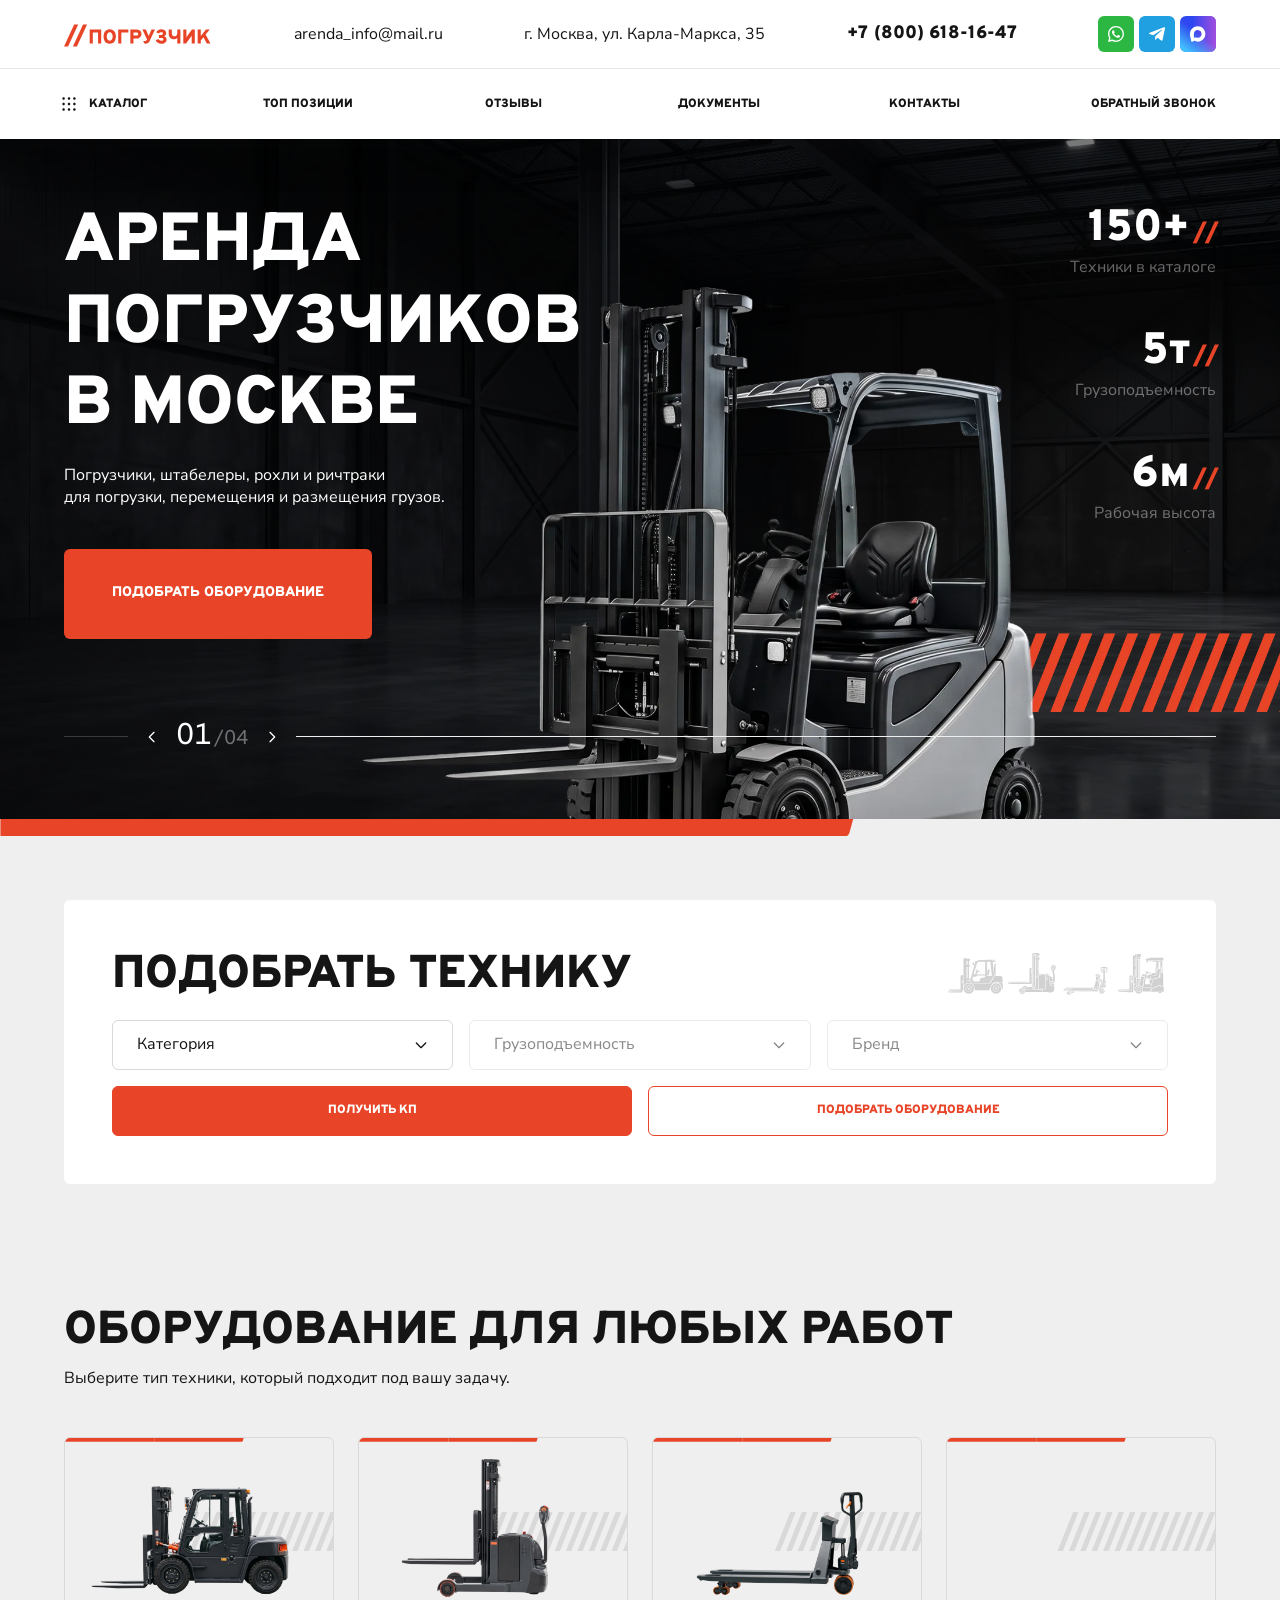
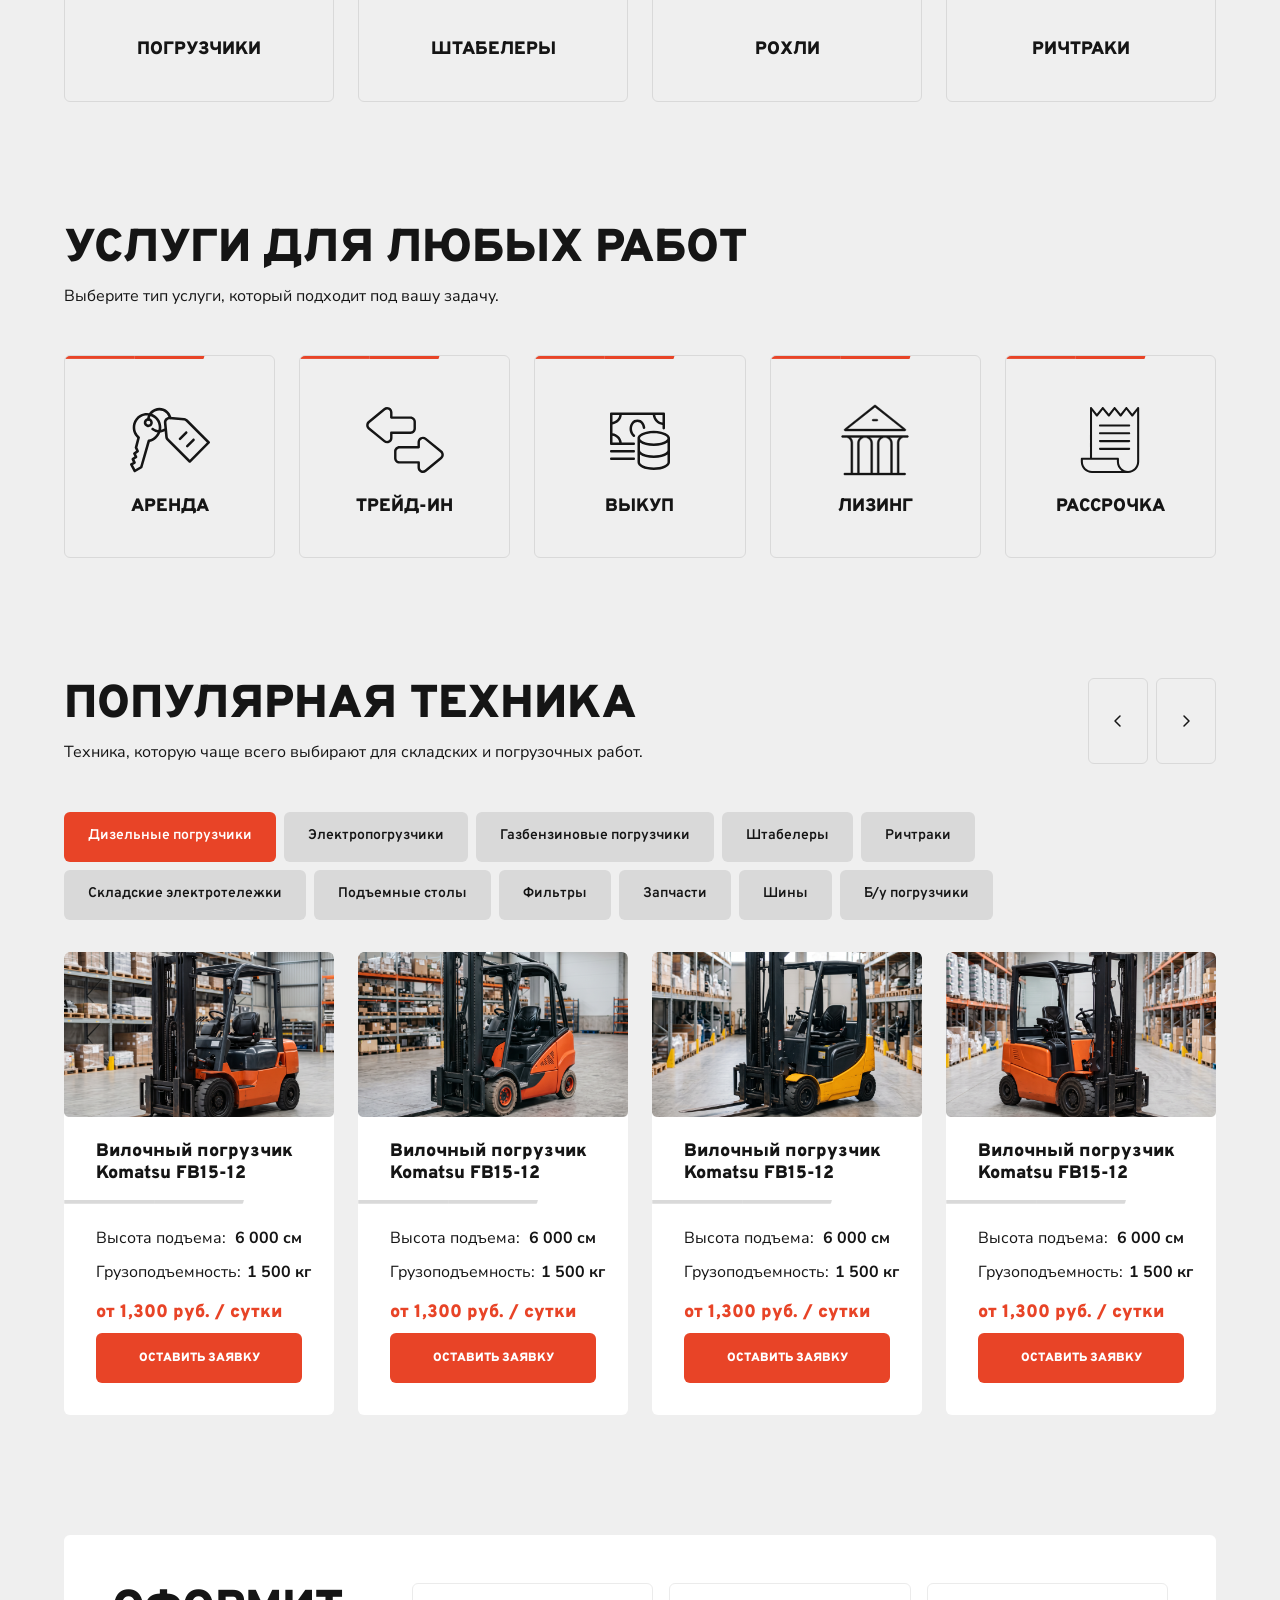
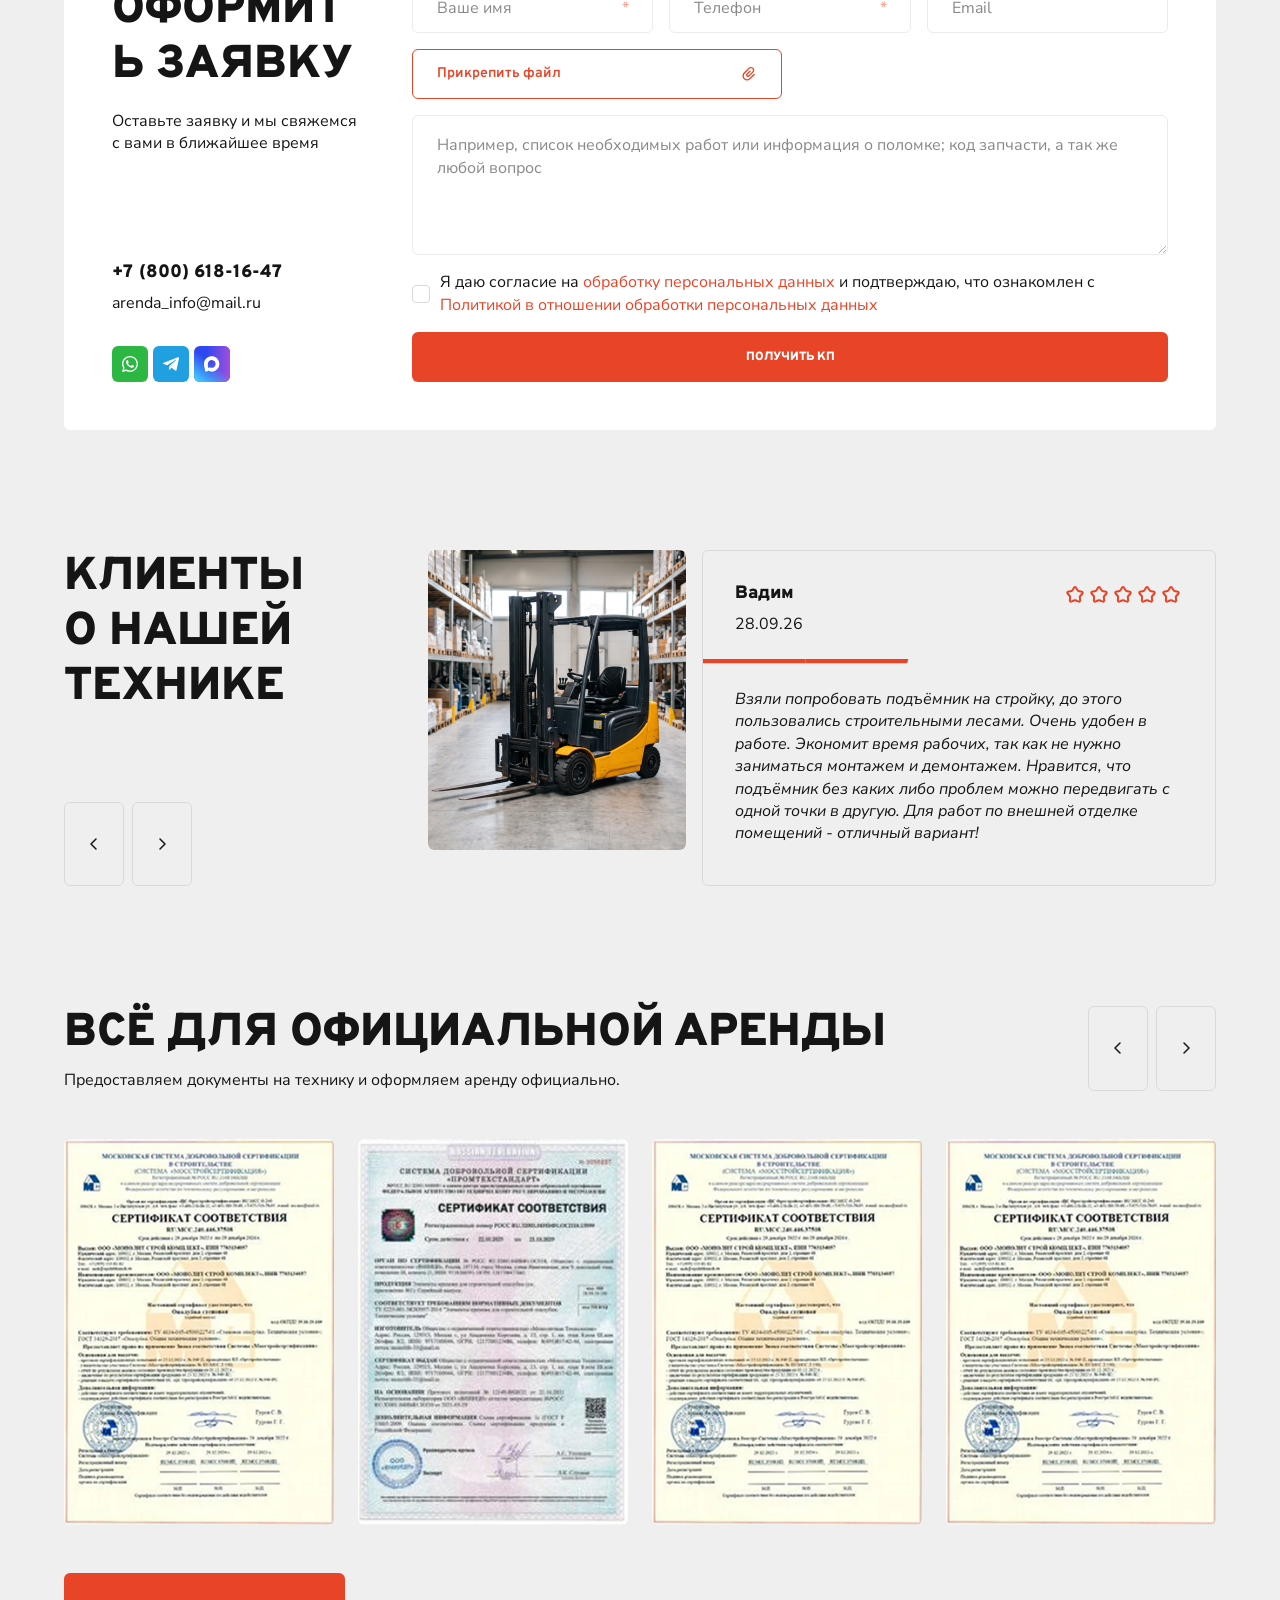
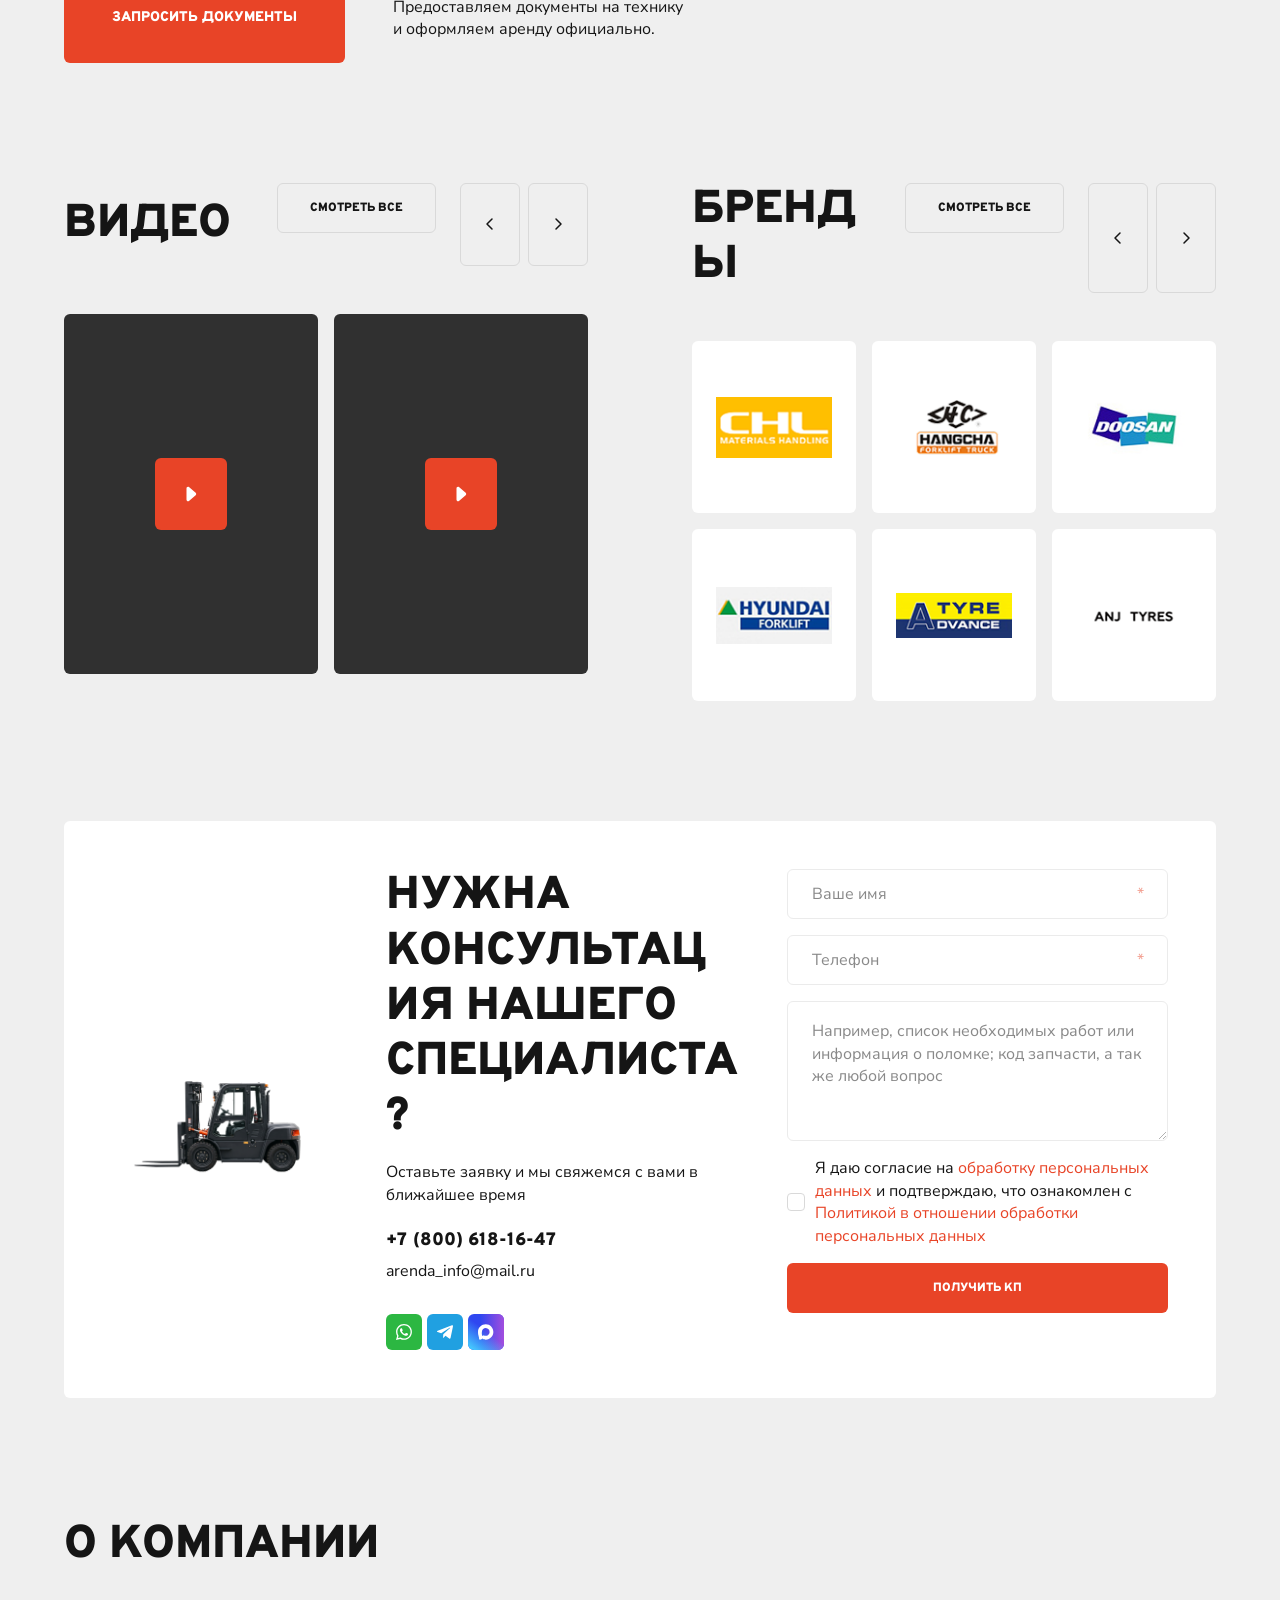
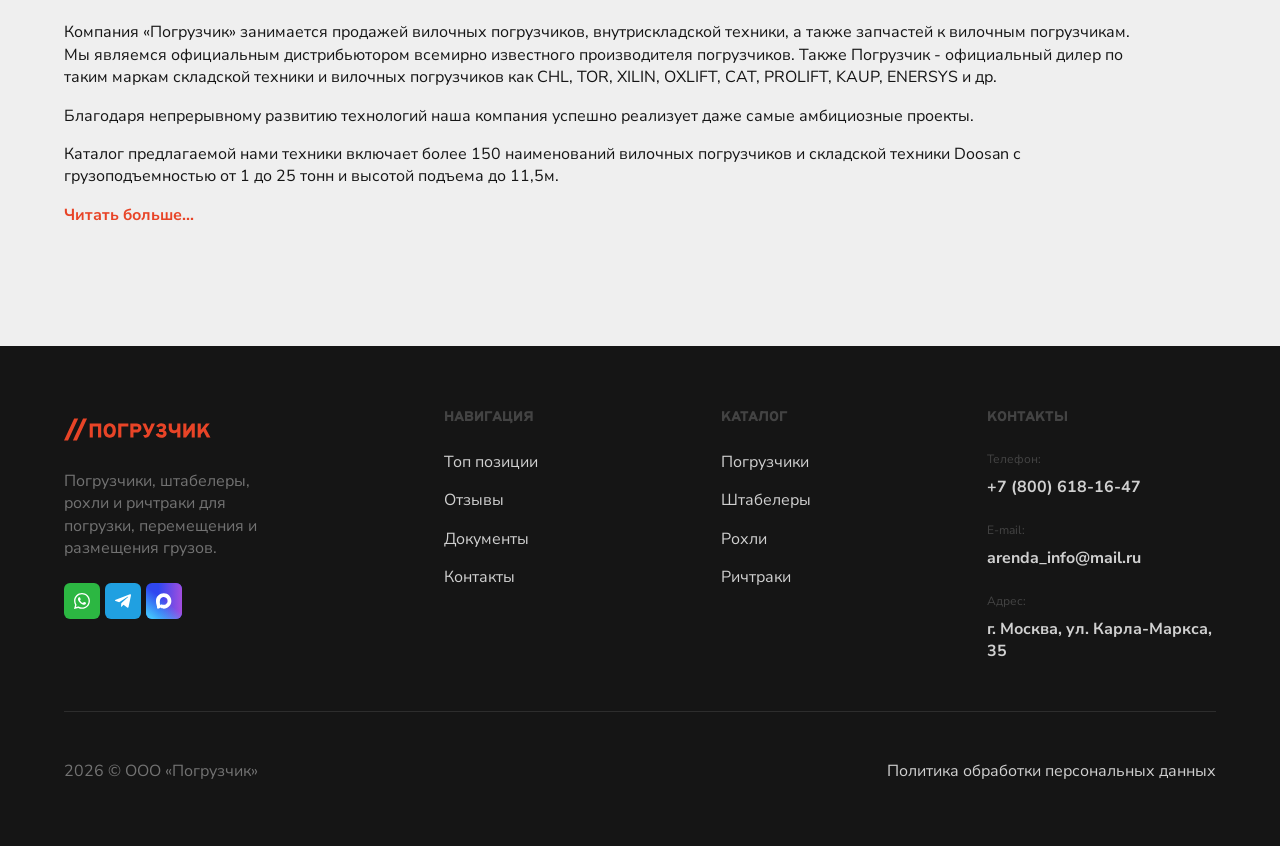
==== index.html @ 02d76795 "Add consultation, company and footer sections" ====
<!doctype html>
<html lang="ru">
  <head>
    <meta charset="utf-8">
    <meta name="viewport" content="width=device-width, initial-scale=1">
    <meta name="description" content="Аренда погрузчиков в Москве. Погрузчики, штабелеры, рохли и ричтраки для погрузки, перемещения и размещения грузов.">
    <meta name="color-scheme" content="light">
    <title>Погрузчик — аренда техники</title>
    <link rel="preconnect" href="https://fonts.googleapis.com">
    <link rel="preconnect" href="https://fonts.gstatic.com" crossorigin>
    <link href="https://fonts.googleapis.com/css2?family=Overpass:ital,wght@0,100..900;1,100..900&amp;family=Nunito+Sans:ital,opsz,wght@0,6..12,200..1000;1,6..12,200..1000&amp;display=swap" rel="stylesheet">
    <link rel="stylesheet" href="assets/css/base.css?v=4">
    <link rel="stylesheet" href="assets/css/blocks/header.css?v=6">
    <link rel="preload" as="image" href="assets/images/hero1pogr-converted.webp" fetchpriority="high">
    <link rel="preload" as="image" href="assets/images/hero1-bg-converted.webp" fetchpriority="high">
    <link rel="stylesheet" href="assets/css/blocks/hero.css?v=3">
    <link rel="stylesheet" href="assets/css/blocks/equipment-form.css?v=2">
    <link rel="stylesheet" href="assets/css/blocks/equipment-types.css?v=1">
    <link rel="stylesheet" href="assets/css/blocks/services.css?v=1">
    <link rel="stylesheet" href="assets/css/blocks/popular.css?v=1">
    <script src="assets/js/popular.js?v=1" defer></script>
    <link rel="stylesheet" href="assets/css/blocks/application.css?v=1">
    <script src="assets/js/application.js?v=2" defer></script>
    <link rel="stylesheet" href="assets/css/blocks/reviews.css?v=1">
    <script src="assets/js/reviews.js?v=1" defer></script>
    <link rel="stylesheet" href="assets/css/blocks/documents.css?v=1">
    <script src="assets/js/documents.js?v=1" defer></script>
    <link rel="stylesheet" href="assets/css/blocks/media-showcase.css?v=1">
    <link rel="stylesheet" href="assets/css/blocks/videos.css?v=1">
    <link rel="stylesheet" href="assets/css/blocks/brands.css?v=1">
    <script src="assets/js/media-showcase.js?v=1" defer></script>
    <link rel="stylesheet" href="assets/css/blocks/consultation.css?v=1">
    <link rel="stylesheet" href="assets/css/blocks/about.css?v=1">
    <link rel="stylesheet" href="assets/css/blocks/footer.css?v=1">
    <script src="assets/js/header.js?v=2" defer></script>
    <script src="assets/js/hero.js?v=3" defer></script>
    <script src="assets/js/equipment-form.js?v=1" defer></script>
  </head>
  <body>
    <a class="skip-link" href="#main">Перейти к содержимому</a>
    <div class="header-placeholder">
      <header class="site-header" id="site-header">
        <div class="site-header__top">
          <div class="site-header__contacts container">
            <a class="site-header__logo" href="./" aria-label="Погрузчик — главная">
              <img src="assets/images/logo.svg" alt="Погрузчик" width="149" height="36">
            </a>
            <a class="site-header__email p2" href="mailto:arenda_info@mail.ru">arenda_info@mail.ru</a>
            <p class="site-header__address p2">г. Москва, ул. Карла-Маркса, 35</p>
            <a class="site-header__phone h3Aa" href="tel:+78006181647">+7 (800) 618-16-47</a>
            <!-- Ссылки на профили подключим после получения адресов. -->
            <div class="header-socials header-socials--top" aria-label="Мессенджеры">
              <span class="header-socials__item" title="WhatsApp — ссылка уточняется"><img src="assets/images/whats.svg" alt="WhatsApp" width="36" height="36"></span>
              <span class="header-socials__item" title="Telegram — ссылка уточняется"><img src="assets/images/teleg.svg" alt="Telegram" width="36" height="36"></span>
              <span class="header-socials__item" title="MAX — ссылка уточняется"><img src="assets/images/max.svg" alt="MAX" width="36" height="36"></span>
            </div>
          </div>
        </div>
        <nav class="site-header__nav" aria-label="Основная навигация">
          <div class="site-header__nav-inner">
            <a class="site-header__link site-header__catalog btn2" href="#catalog"><svg aria-hidden="true" focusable="false" width="20" height="20" viewBox="0 0 20 20" fill="none" xmlns="http://www.w3.org/2000/svg">
<path fill-rule="evenodd" clip-rule="evenodd" d="M4.58337 5.83334C5.27373 5.83334 5.83337 5.27369 5.83337 4.58334C5.83337 3.89298 5.27373 3.33334 4.58337 3.33334C3.89302 3.33334 3.33337 3.89298 3.33337 4.58334C3.33337 5.27369 3.89302 5.83334 4.58337 5.83334ZM5.83337 10C5.83337 10.6903 5.27373 11.25 4.58337 11.25C3.89302 11.25 3.33337 10.6903 3.33337 10C3.33337 9.30967 3.89302 8.75 4.58337 8.75C5.27373 8.75 5.83337 9.30967 5.83337 10ZM11.25 10C11.25 10.6903 10.6904 11.25 10 11.25C9.30971 11.25 8.75004 10.6903 8.75004 10C8.75004 9.30967 9.30971 8.75 10 8.75C10.6904 8.75 11.25 9.30967 11.25 10ZM15.4167 11.25C16.107 11.25 16.6667 10.6903 16.6667 10C16.6667 9.30967 16.107 8.75 15.4167 8.75C14.7264 8.75 14.1667 9.30967 14.1667 10C14.1667 10.6903 14.7264 11.25 15.4167 11.25ZM5.83337 15.4167C5.83337 16.107 5.27373 16.6667 4.58337 16.6667C3.89302 16.6667 3.33337 16.107 3.33337 15.4167C3.33337 14.7263 3.89302 14.1667 4.58337 14.1667C5.27373 14.1667 5.83337 14.7263 5.83337 15.4167ZM10 16.6667C10.6904 16.6667 11.25 16.107 11.25 15.4167C11.25 14.7263 10.6904 14.1667 10 14.1667C9.30971 14.1667 8.75004 14.7263 8.75004 15.4167C8.75004 16.107 9.30971 16.6667 10 16.6667ZM16.6667 15.4167C16.6667 16.107 16.107 16.6667 15.4167 16.6667C14.7264 16.6667 14.1667 16.107 14.1667 15.4167C14.1667 14.7263 14.7264 14.1667 15.4167 14.1667C16.107 14.1667 16.6667 14.7263 16.6667 15.4167ZM11.25 4.58334C11.25 5.27369 10.6904 5.83334 10 5.83334C9.30971 5.83334 8.75004 5.27369 8.75004 4.58334C8.75004 3.89298 9.30971 3.33334 10 3.33334C10.6904 3.33334 11.25 3.89298 11.25 4.58334ZM15.4167 5.83334C16.107 5.83334 16.6667 5.27369 16.6667 4.58334C16.6667 3.89298 16.107 3.33334 15.4167 3.33334C14.7264 3.33334 14.1667 3.89298 14.1667 4.58334C14.1667 5.27369 14.7264 5.83334 15.4167 5.83334Z" fill="currentColor"/>
</svg><span class="site-header__label">Каталог</span></a>
            <a class="site-header__link site-header__desktop-link btn2" href="#top-positions"><span class="site-header__label">Топ позиции</span></a>
            <a class="site-header__link site-header__desktop-link btn2" href="#reviews"><span class="site-header__label">Отзывы</span></a>
            <a class="site-header__link site-header__desktop-link btn2" href="#documents"><span class="site-header__label">Документы</span></a>
            <a class="site-header__link site-header__desktop-link btn2" href="#contacts"><span class="site-header__label">Контакты</span></a>
            <a class="site-header__link site-header__callback site-header__desktop-link btn2" href="tel:+78006181647"><span class="site-header__label">Обратный звонок</span></a>
            <button class="site-header__link site-header__menu-toggle btn2" type="button" aria-expanded="false" aria-controls="header-mobile-menu"><span class="site-header__label">Меню</span></button>
            <div class="header-socials header-socials--bottom" aria-label="Мессенджеры">
              <span class="header-socials__item" title="WhatsApp — ссылка уточняется"><img src="assets/images/whats.svg" alt="WhatsApp" width="36" height="36"></span>
              <span class="header-socials__item" title="Telegram — ссылка уточняется"><img src="assets/images/teleg.svg" alt="Telegram" width="36" height="36"></span>
              <span class="header-socials__item" title="MAX — ссылка уточняется"><img src="assets/images/max.svg" alt="MAX" width="36" height="36"></span>
            </div>
          </div>
          <div class="site-header__mobile-menu" id="header-mobile-menu" hidden>
            <a class="site-header__mobile-link btn2" href="#top-positions"><span class="site-header__label">Топ позиции</span></a>
            <a class="site-header__mobile-link btn2" href="#reviews"><span class="site-header__label">Отзывы</span></a>
            <a class="site-header__mobile-link btn2" href="#documents"><span class="site-header__label">Документы</span></a>
            <a class="site-header__mobile-link btn2" href="#contacts"><span class="site-header__label">Контакты</span></a>
            <a class="site-header__mobile-link btn2" href="tel:+78006181647"><span class="site-header__label">Обратный звонок</span></a>
            <a class="site-header__mobile-link p2" href="mailto:arenda_info@mail.ru">arenda_info@mail.ru</a>
          </div>
        </nav>
      </header>
    </div>
    <main id="main">
      <section class="hero" aria-labelledby="hero-title" aria-roledescription="карусель">
        <img class="hero__background" src="assets/images/hero1-bg-converted.webp" alt="" width="3168" height="1344" fetchpriority="high" loading="eager" decoding="async">
        <div class="hero__stage">
          <img class="hero__image" src="assets/images/hero1pogr-converted.webp" alt="" width="2897" height="927" fetchpriority="high" loading="eager" decoding="async">
          <div class="hero__content container">
            <div class="hero__top">
              <div class="hero__copy">
                <div class="hero__text">
                  <h1 id="hero-title">Аренда погрузчиков в Москве</h1>
                  <p class="hero__description p1">Погрузчики, штабелеры, рохли и ричтраки
для погрузки, перемещения и размещения грузов.</p>
                </div>
                <a class="hero__cta btn1" href="#equipment-selection"><span>Подобрать оборудование</span></a>
              </div>
              <div class="hero__stats" aria-label="Характеристики техники">
                <div class="hero__stat"><p class="hero__value"><span class="hero__number">150+</span><span class="hero__slashes" aria-hidden="true">//</span></p><p class="hero__stat-label p1">Техники в каталоге</p></div>
                <div class="hero__stat"><p class="hero__value"><span class="hero__number">5т</span><span class="hero__slashes" aria-hidden="true">//</span></p><p class="hero__stat-label p1">Грузоподъемность</p></div>
                <div class="hero__stat"><p class="hero__value"><span class="hero__number">6м</span><span class="hero__slashes" aria-hidden="true">//</span></p><p class="hero__stat-label p1">Рабочая высота</p></div>
              </div>
            </div>
            <div class="hero__nav" aria-label="Управление слайдером">
              <span class="hero__line" aria-hidden="true"></span>
              <button class="hero__arrow hero__arrow--prev" type="button" aria-label="Предыдущий слайд"><img src="assets/images/arrow-nav.svg" alt="" width="16" height="16"></button>
              <p class="hero__counter" aria-hidden="true"><span class="hero__current">01</span><span class="hero__total">/04</span></p>
              <button class="hero__arrow hero__arrow--next" type="button" aria-label="Следующий слайд"><img src="assets/images/arrow-nav.svg" alt="" width="16" height="16"></button>
              <span class="hero__progress" aria-hidden="true"><span class="hero__progress-fill"></span></span>
              <p class="hero__status visually-hidden" role="status" aria-live="polite">Слайд 1 из 4</p>
            </div>
          </div>
        </div>
      </section>
      <svg class="section-divider" viewBox="0 0 1440 20" aria-hidden="true" focusable="false"><use href="assets/images/line.svg#separator"></use></svg>
      <section class="equipment-selection container" id="equipment-selection" aria-labelledby="equipment-title">
        <form class="equipment-form" aria-labelledby="equipment-title">
          <div class="equipment-form__heading">
            <h2 class="equipment-form__title" id="equipment-title">Подобрать технику</h2>
            <div class="equipment-form__icons" aria-hidden="true">
              <svg class="equipment-form__icon" data-category="forklifts" viewBox="0 0 55 55" focusable="false"><use href="assets/images/equipment-icons.svg#forklifts"></use></svg>
              <svg class="equipment-form__icon" data-category="stackers" viewBox="0 0 55 55" focusable="false"><use href="assets/images/equipment-icons.svg#stackers"></use></svg>
              <svg class="equipment-form__icon" data-category="pallet-trucks" viewBox="0 0 55 55" focusable="false"><use href="assets/images/equipment-icons.svg#pallet-trucks"></use></svg>
              <svg class="equipment-form__icon" data-category="reach-trucks" viewBox="0 0 55 55" focusable="false"><use href="assets/images/equipment-icons.svg#reach-trucks"></use></svg>
            </div>
          </div>
          <div class="equipment-form__fields">
            <label class="equipment-form__field">
              <span class="visually-hidden">Категория</span>
              <select class="equipment-form__select p1" name="category">
                <option value="">Категория</option>
                <option value="forklifts">Погрузчики</option><option value="stackers">Штабелеры</option><option value="pallet-trucks">Рохли</option><option value="reach-trucks">Ричтраки</option>
              </select>
              <svg class="equipment-form__arrow" viewBox="0 0 16 16" aria-hidden="true" focusable="false"><use href="assets/images/arrow-form.svg#arrow-form"></use></svg>
            </label>
            <label class="equipment-form__field">
              <span class="visually-hidden">Грузоподъемность</span>
              <select class="equipment-form__select p1" name="capacity" disabled>
                <option value="">Грузоподъемность</option><option value="500">500кг</option><option value="1000">1т</option><option value="2000">2т</option><option value="5000">5т</option><option value="10000">10т</option>
              </select>
              <svg class="equipment-form__arrow" viewBox="0 0 16 16" aria-hidden="true" focusable="false"><use href="assets/images/arrow-form.svg#arrow-form"></use></svg>
            </label>
            <label class="equipment-form__field">
              <span class="visually-hidden">Бренд</span>
              <select class="equipment-form__select p1" name="brand" disabled>
                <option value="">Бренд</option><option value="brand-1">Бренд 1</option><option value="brand-2">Бренд 2</option><option value="brand-3">Бренд 3</option>
              </select>
              <svg class="equipment-form__arrow" viewBox="0 0 16 16" aria-hidden="true" focusable="false"><use href="assets/images/arrow-form.svg#arrow-form"></use></svg>
            </label>
          </div>
          <div class="equipment-form__actions">
            <button class="equipment-form__button equipment-form__button--primary btn2" type="button"><span>Получить КП</span></button>
            <button class="equipment-form__button equipment-form__button--secondary btn2" type="button"><span>Подобрать оборудование</span></button>
          </div>
        </form>
      </section>
      <section class="section equipment-types container" id="catalog" aria-labelledby="equipment-types-title">
        <div class="section__heading">
          <h2 id="equipment-types-title">Оборудование для любых работ</h2>
          <p class="p1">Выберите тип техники, который подходит под вашу задачу.</p>
        </div>
        <div class="equipment-types__grid">
            <article class="category-card equipment-card" tabindex="0">
              <svg class="category-card__line" viewBox="0 0 308 5" aria-hidden="true" focusable="false"><use href="assets/images/line2.svg#card-line"></use></svg>
              <div class="equipment-card__visual">
                <svg class="equipment-card__shape" viewBox="0 0 308 180" aria-hidden="true" focusable="false"><use href="assets/images/equipment-shapes.svg#pogruzchik"></use></svg>
                <img class="equipment-card__image" src="assets/images/pogruzchik.png" alt="" width="924" height="540" loading="lazy" decoding="async">
              </div>
              <h3 class="equipment-card__title h3AA">Погрузчики</h3>
            </article>
            <article class="category-card equipment-card" tabindex="0">
              <svg class="category-card__line" viewBox="0 0 308 5" aria-hidden="true" focusable="false"><use href="assets/images/line2.svg#card-line"></use></svg>
              <div class="equipment-card__visual">
                <svg class="equipment-card__shape" viewBox="0 0 308 180" aria-hidden="true" focusable="false"><use href="assets/images/equipment-shapes.svg#shtabeler"></use></svg>
                <img class="equipment-card__image" src="assets/images/shtabeler.png" alt="" width="924" height="540" loading="lazy" decoding="async">
              </div>
              <h3 class="equipment-card__title h3AA">Штабелеры</h3>
            </article>
            <article class="category-card equipment-card" tabindex="0">
              <svg class="category-card__line" viewBox="0 0 308 5" aria-hidden="true" focusable="false"><use href="assets/images/line2.svg#card-line"></use></svg>
              <div class="equipment-card__visual">
                <svg class="equipment-card__shape" viewBox="0 0 308 180" aria-hidden="true" focusable="false"><use href="assets/images/equipment-shapes.svg#rohli"></use></svg>
                <img class="equipment-card__image" src="assets/images/rohli.png" alt="" width="924" height="540" loading="lazy" decoding="async">
              </div>
              <h3 class="equipment-card__title h3AA">Рохли</h3>
            </article>
            <article class="category-card equipment-card" tabindex="0">
              <svg class="category-card__line" viewBox="0 0 308 5" aria-hidden="true" focusable="false"><use href="assets/images/line2.svg#card-line"></use></svg>
              <div class="equipment-card__visual">
                <svg class="equipment-card__shape" viewBox="0 0 308 180" aria-hidden="true" focusable="false"><use href="assets/images/equipment-shapes.svg#richtrak"></use></svg>
                <img class="equipment-card__image" src="assets/images/richtrak.png" alt="" width="924" height="540" loading="lazy" decoding="async">
              </div>
              <h3 class="equipment-card__title h3AA">Ричтраки</h3>
            </article>
        </div>
      </section>
      <section class="section services container" id="services" aria-labelledby="services-title">
        <div class="section__heading">
          <h2 id="services-title">Услуги для любых работ</h2>
          <p class="p1">Выберите тип услуги, который подходит под вашу задачу.</p>
        </div>
        <div class="services__grid">
            <article class="category-card service-card" tabindex="0">
              <svg class="category-card__line" viewBox="0 0 308 5" aria-hidden="true" focusable="false"><use href="assets/images/line2.svg#card-line"></use></svg>
              <div class="service-card__body">
                <div class="service-card__icon" aria-hidden="true">
                  <img class="service-card__icon-default" src="assets/images/uslugi-11.svg" alt="" width="80" height="80" loading="lazy" decoding="async">
                  <img class="service-card__icon-hover" src="assets/images/uslugi-21.svg" alt="" width="80" height="80" loading="lazy" decoding="async">
                </div>
                <h3 class="service-card__title h3AA">Аренда</h3>
              </div>
            </article>
            <article class="category-card service-card" tabindex="0">
              <svg class="category-card__line" viewBox="0 0 308 5" aria-hidden="true" focusable="false"><use href="assets/images/line2.svg#card-line"></use></svg>
              <div class="service-card__body">
                <div class="service-card__icon" aria-hidden="true">
                  <img class="service-card__icon-default" src="assets/images/uslugi-12.svg" alt="" width="80" height="80" loading="lazy" decoding="async">
                  <img class="service-card__icon-hover" src="assets/images/uslugi-22.svg" alt="" width="80" height="80" loading="lazy" decoding="async">
                </div>
                <h3 class="service-card__title h3AA">Трейд-ин</h3>
              </div>
            </article>
            <article class="category-card service-card" tabindex="0">
              <svg class="category-card__line" viewBox="0 0 308 5" aria-hidden="true" focusable="false"><use href="assets/images/line2.svg#card-line"></use></svg>
              <div class="service-card__body">
                <div class="service-card__icon" aria-hidden="true">
                  <img class="service-card__icon-default" src="assets/images/uslugi-13.svg" alt="" width="80" height="80" loading="lazy" decoding="async">
                  <img class="service-card__icon-hover" src="assets/images/uslugi-23.svg" alt="" width="80" height="80" loading="lazy" decoding="async">
                </div>
                <h3 class="service-card__title h3AA">Выкуп</h3>
              </div>
            </article>
            <article class="category-card service-card" tabindex="0">
              <svg class="category-card__line" viewBox="0 0 308 5" aria-hidden="true" focusable="false"><use href="assets/images/line2.svg#card-line"></use></svg>
              <div class="service-card__body">
                <div class="service-card__icon" aria-hidden="true">
                  <img class="service-card__icon-default" src="assets/images/uslugi-14.svg" alt="" width="80" height="80" loading="lazy" decoding="async">
                  <img class="service-card__icon-hover" src="assets/images/uslugi-24.svg" alt="" width="80" height="80" loading="lazy" decoding="async">
                </div>
                <h3 class="service-card__title h3AA">Лизинг</h3>
              </div>
            </article>
            <article class="category-card service-card" tabindex="0">
              <svg class="category-card__line" viewBox="0 0 308 5" aria-hidden="true" focusable="false"><use href="assets/images/line2.svg#card-line"></use></svg>
              <div class="service-card__body">
                <div class="service-card__icon" aria-hidden="true">
                  <img class="service-card__icon-default" src="assets/images/uslugi-15.svg" alt="" width="80" height="80" loading="lazy" decoding="async">
                  <img class="service-card__icon-hover" src="assets/images/uslugi-25.svg" alt="" width="80" height="80" loading="lazy" decoding="async">
                </div>
                <h3 class="service-card__title h3AA">Рассрочка</h3>
              </div>
            </article>
        </div>
      </section>
      <section class="section popular container" id="top-positions" aria-labelledby="popular-title">
        <div class="popular__heading">
          <div class="section__heading">
            <h2 id="popular-title">Популярная техника</h2>
            <p class="p1">Техника, которую чаще всего выбирают для складских и погрузочных работ.</p>
          </div>
          <div class="popular__navigation" aria-label="Листать популярную технику">
            <button class="popular__arrow popular__arrow--prev" type="button" aria-label="Предыдущие товары"><svg viewBox="0 0 20 20" aria-hidden="true" focusable="false"><path d="m12 5-5 5 5 5" fill="none" stroke="currentColor" stroke-width="1.5" stroke-linecap="round" stroke-linejoin="round"/></svg></button>
            <button class="popular__arrow popular__arrow--next" type="button" aria-label="Следующие товары"><svg viewBox="0 0 20 20" aria-hidden="true" focusable="false"><path d="m8 5 5 5-5 5" fill="none" stroke="currentColor" stroke-width="1.5" stroke-linecap="round" stroke-linejoin="round"/></svg></button>
          </div>
        </div>
        <div class="popular__tabs" role="tablist" aria-label="Категории популярной техники">
          <button class="popular__tab btn3" type="button" role="tab" id="popular-tab-diesel" aria-controls="popular-products" aria-selected="true" tabindex="0" data-category="diesel"><span>Дизельные погрузчики</span></button>
          <button class="popular__tab btn3" type="button" role="tab" id="popular-tab-electric" aria-controls="popular-products" aria-selected="false" tabindex="-1" data-category="electric"><span>Электропогрузчики</span></button>
          <button class="popular__tab btn3" type="button" role="tab" id="popular-tab-gas" aria-controls="popular-products" aria-selected="false" tabindex="-1" data-category="gas"><span>Газбензиновые погрузчики</span></button>
          <button class="popular__tab btn3" type="button" role="tab" id="popular-tab-stackers" aria-controls="popular-products" aria-selected="false" tabindex="-1" data-category="stackers"><span>Штабелеры</span></button>
          <button class="popular__tab btn3" type="button" role="tab" id="popular-tab-reach" aria-controls="popular-products" aria-selected="false" tabindex="-1" data-category="reach"><span>Ричтраки</span></button>
          <button class="popular__tab btn3" type="button" role="tab" id="popular-tab-pallet" aria-controls="popular-products" aria-selected="false" tabindex="-1" data-category="pallet"><span>Складские электротележки</span></button>
          <button class="popular__tab btn3" type="button" role="tab" id="popular-tab-tables" aria-controls="popular-products" aria-selected="false" tabindex="-1" data-category="tables"><span>Подъемные столы</span></button>
          <button class="popular__tab btn3" type="button" role="tab" id="popular-tab-filters" aria-controls="popular-products" aria-selected="false" tabindex="-1" data-category="filters"><span>Фильтры</span></button>
          <button class="popular__tab btn3" type="button" role="tab" id="popular-tab-parts" aria-controls="popular-products" aria-selected="false" tabindex="-1" data-category="parts"><span>Запчасти</span></button>
          <button class="popular__tab btn3" type="button" role="tab" id="popular-tab-tires" aria-controls="popular-products" aria-selected="false" tabindex="-1" data-category="tires"><span>Шины</span></button>
          <button class="popular__tab btn3" type="button" role="tab" id="popular-tab-used" aria-controls="popular-products" aria-selected="false" tabindex="-1" data-category="used"><span>Б/у погрузчики</span></button>
        </div>
        <div class="popular__panel" id="popular-products" role="tabpanel" aria-labelledby="popular-tab-diesel">
          <div class="popular__grid">
            <article class="product-card" data-product="1" data-category="diesel">
              <img class="product-card__image" src="assets/images/popular-forklift-1.png" alt="Вилочный погрузчик Komatsu FB15-12, фото 1" width="930" height="570" loading="lazy" decoding="async">
              <h3 class="product-card__title">Вилочный погрузчик Komatsu FB15-12</h3>
              <svg class="product-card__line" viewBox="0 0 308 5" aria-hidden="true" focusable="false"><use href="assets/images/lines2.svg#product-line"></use></svg>
              <div class="product-card__details">
                <dl class="product-card__specs p2">
                  <div><dt>Высота подъема:</dt><dd>6 000 см</dd></div>
                  <div><dt>Грузоподъемность:</dt><dd>1 500 кг</dd></div>
                </dl>
                <div class="product-card__offer">
                  <p class="product-card__price h3Aa">от 1,300 руб. / сутки</p>
                  <button class="product-card__button btn2" type="button"><span>Оставить заявку</span></button>
                </div>
              </div>
            </article>
            <article class="product-card" data-product="2" data-category="diesel">
              <img class="product-card__image" data-src="assets/images/popular-forklift-2.png" alt="Вилочный погрузчик Komatsu FB15-12, фото 2" width="930" height="570" loading="lazy" decoding="async">
              <h3 class="product-card__title">Вилочный погрузчик Komatsu FB15-12</h3>
              <svg class="product-card__line" viewBox="0 0 308 5" aria-hidden="true" focusable="false"><use href="assets/images/lines2.svg#product-line"></use></svg>
              <div class="product-card__details">
                <dl class="product-card__specs p2">
                  <div><dt>Высота подъема:</dt><dd>6 000 см</dd></div>
                  <div><dt>Грузоподъемность:</dt><dd>1 500 кг</dd></div>
                </dl>
                <div class="product-card__offer">
                  <p class="product-card__price h3Aa">от 1,300 руб. / сутки</p>
                  <button class="product-card__button btn2" type="button"><span>Оставить заявку</span></button>
                </div>
              </div>
            </article>
            <article class="product-card" data-product="3" data-category="diesel">
              <img class="product-card__image" data-src="assets/images/popular-forklift-3.png" alt="Вилочный погрузчик Komatsu FB15-12, фото 3" width="930" height="570" loading="lazy" decoding="async">
              <h3 class="product-card__title">Вилочный погрузчик Komatsu FB15-12</h3>
              <svg class="product-card__line" viewBox="0 0 308 5" aria-hidden="true" focusable="false"><use href="assets/images/lines2.svg#product-line"></use></svg>
              <div class="product-card__details">
                <dl class="product-card__specs p2">
                  <div><dt>Высота подъема:</dt><dd>6 000 см</dd></div>
                  <div><dt>Грузоподъемность:</dt><dd>1 500 кг</dd></div>
                </dl>
                <div class="product-card__offer">
                  <p class="product-card__price h3Aa">от 1,300 руб. / сутки</p>
                  <button class="product-card__button btn2" type="button"><span>Оставить заявку</span></button>
                </div>
              </div>
            </article>
            <article class="product-card" data-product="4" data-category="diesel">
              <img class="product-card__image" data-src="assets/images/popular-forklift-4.png" alt="Вилочный погрузчик Komatsu FB15-12, фото 4" width="930" height="570" loading="lazy" decoding="async">
              <h3 class="product-card__title">Вилочный погрузчик Komatsu FB15-12</h3>
              <svg class="product-card__line" viewBox="0 0 308 5" aria-hidden="true" focusable="false"><use href="assets/images/lines2.svg#product-line"></use></svg>
              <div class="product-card__details">
                <dl class="product-card__specs p2">
                  <div><dt>Высота подъема:</dt><dd>6 000 см</dd></div>
                  <div><dt>Грузоподъемность:</dt><dd>1 500 кг</dd></div>
                </dl>
                <div class="product-card__offer">
                  <p class="product-card__price h3Aa">от 1,300 руб. / сутки</p>
                  <button class="product-card__button btn2" type="button"><span>Оставить заявку</span></button>
                </div>
              </div>
            </article>
          </div>
          <p class="popular__empty p1" hidden>Товары этой категории скоро появятся.</p>
        </div>
        <p class="popular__status visually-hidden" role="status" aria-live="polite"></p>
      </section>
      <section class="section application container" id="application" aria-labelledby="application-title">
        <div class="application__card">
          <div class="application__intro">
            <div class="application__heading">
              <h2 id="application-title">Оформить заявку</h2>
              <p class="p2">Оставьте заявку и мы свяжемся с вами в ближайшее время</p>
            </div>
            <div class="application__contacts">
              <div class="application__contact-links">
                <a class="application__phone h3Aa" href="tel:+78006181647">+7 (800) 618-16-47</a>
                <a class="application__email p2" href="mailto:arenda_info@mail.ru">arenda_info@mail.ru</a>
              </div>
              <div class="header-socials" aria-label="Мессенджеры">
                <span class="header-socials__item" title="WhatsApp — ссылка уточняется"><img src="assets/images/whats.svg" alt="WhatsApp" width="36" height="36" loading="lazy"></span>
                <span class="header-socials__item" title="Telegram — ссылка уточняется"><img src="assets/images/teleg.svg" alt="Telegram" width="36" height="36" loading="lazy"></span>
                <span class="header-socials__item" title="MAX — ссылка уточняется"><img src="assets/images/max.svg" alt="MAX" width="36" height="36" loading="lazy"></span>
              </div>
            </div>
          </div>
          <form class="application__form" aria-labelledby="application-title">
            <div class="application__fields">
              <label class="application__field"><span class="visually-hidden">Ваше имя</span><input class="application__input p1" name="name" autocomplete="name" placeholder="Ваше имя" required><span class="application__required p1" aria-hidden="true">*</span></label>
              <label class="application__field"><span class="visually-hidden">Телефон</span><input class="application__input p1" name="phone" type="tel" autocomplete="tel" placeholder="Телефон" required><span class="application__required p1" aria-hidden="true">*</span></label>
              <label class="application__field"><span class="visually-hidden">Email</span><input class="application__input p1" name="email" type="email" autocomplete="email" placeholder="Email"></label>
            </div>
            <div class="application__attachment-row">
              <input class="visually-hidden application__file-input" id="application-file" name="attachment" type="file" tabindex="-1">
              <button class="application__attach btn3" type="button"><span>Прикрепить файл</span><svg viewBox="0 0 16 16" aria-hidden="true" focusable="false"><use href="assets/images/attachment.svg#attachment"></use></svg></button>
              <div class="application__file" hidden>
                <button class="application__remove" type="button" aria-label="Удалить прикрепленный файл"><svg viewBox="0 0 20 20" aria-hidden="true" focusable="false"><path d="m5 5 10 10M15 5 5 15" fill="none" stroke="currentColor" stroke-width="1.5" stroke-linecap="round"/></svg></button>
                <span class="application__filename p2"></span>
              </div>
            </div>
            <label class="application__message-label"><span class="visually-hidden">Комментарий к заявке</span><textarea class="application__message p1" name="message" placeholder="Например, список необходимых работ или информация о поломке; код запчасти, а так же любой вопрос"></textarea></label>
            <div class="application__consent">
              <div class="application__checkbox-wrap"><input class="application__checkbox" id="application-consent" name="consent" type="checkbox" aria-labelledby="application-consent-text" required><svg class="application__check" viewBox="0 0 12 12" aria-hidden="true" focusable="false"><use href="assets/images/check.svg#check"></use></svg></div>
              <p class="p2" id="application-consent-text"><label for="application-consent">Я даю согласие на </label><a href="#personal-data-consent">обработку персональных данных</a><label for="application-consent"> и подтверждаю, что ознакомлен с </label><a href="#privacy-policy">Политикой в отношении обработки персональных данных</a></p>
            </div>
            <button class="application__submit btn2" type="submit"><span>Получить КП</span></button>
            <p class="application__status p2" role="status" hidden></p>
          </form>
        </div>
      </section>
      <section class="section reviews container" id="reviews" aria-labelledby="reviews-title" aria-roledescription="карусель">
        <div class="reviews__heading"><h2 id="reviews-title">Клиенты <br class="reviews__title-break">о нашей технике</h2></div>
        <div class="reviews__navigation" aria-label="Листать отзывы">
          <button class="reviews__arrow reviews__arrow--prev" type="button" aria-label="Предыдущий отзыв"><svg viewBox="0 0 20 20" aria-hidden="true" focusable="false"><path d="m12 5-5 5 5 5" fill="none" stroke="currentColor" stroke-width="1.5" stroke-linecap="round" stroke-linejoin="round"/></svg></button>
          <button class="reviews__arrow reviews__arrow--next" type="button" aria-label="Следующий отзыв"><svg viewBox="0 0 20 20" aria-hidden="true" focusable="false"><path d="m8 5 5 5-5 5" fill="none" stroke="currentColor" stroke-width="1.5" stroke-linecap="round" stroke-linejoin="round"/></svg></button>
        </div>
        <div class="reviews__slide" role="group" aria-roledescription="слайд" aria-label="Отзыв 1 из 4">
          <img class="reviews__image" src="assets/images/review-forklift.png" alt="Погрузчик на складе, фото к отзыву Вадима" width="516" height="600" loading="lazy" decoding="async">
          <article class="reviews__card" aria-labelledby="review-author">
            <div class="reviews__meta">
              <div class="reviews__author-block"><h3 id="review-author">Вадим</h3><time class="reviews__date p2" datetime="2026-09-28">28.09.26</time></div>
              <div class="reviews__rating" aria-label="Оценка: 5 из 5"><svg viewBox="0 0 24 24" aria-hidden="true" focusable="false"><use href="assets/images/star.svg#review-star"></use></svg><svg viewBox="0 0 24 24" aria-hidden="true" focusable="false"><use href="assets/images/star.svg#review-star"></use></svg><svg viewBox="0 0 24 24" aria-hidden="true" focusable="false"><use href="assets/images/star.svg#review-star"></use></svg><svg viewBox="0 0 24 24" aria-hidden="true" focusable="false"><use href="assets/images/star.svg#review-star"></use></svg><svg viewBox="0 0 24 24" aria-hidden="true" focusable="false"><use href="assets/images/star.svg#review-star"></use></svg></div>
            </div>
            <svg class="reviews__line" viewBox="0 0 308 5" aria-hidden="true" focusable="false"><use href="assets/images/line2.svg#card-line"></use></svg>
            <blockquote class="reviews__text p1">Взяли попробовать подъёмник на стройку, до этого пользовались строительными лесами. Очень удобен в работе. Экономит время рабочих, так как не нужно заниматься монтажем и демонтажем. Нравится, что подъёмник без каких либо проблем можно передвигать с одной точки в другую. Для работ по внешней отделке помещений - отличный вариант!</blockquote>
          </article>
        </div>
        <p class="reviews__status visually-hidden" role="status" aria-live="polite"></p>
      </section>
      <section class="section documents container" id="documents" aria-labelledby="documents-title">
        <div class="documents__heading section__heading">
          <h2 id="documents-title">Всё для официальной аренды</h2>
          <p class="p1">Предоставляем документы на технику и оформляем аренду официально.</p>
        </div>
        <div class="documents__navigation" aria-label="Листать документы">
          <button class="documents__arrow documents__arrow--prev" type="button" aria-label="Предыдущие документы"><svg viewBox="0 0 20 20" aria-hidden="true" focusable="false"><path d="m12 5-5 5 5 5" fill="none" stroke="currentColor" stroke-width="1.5" stroke-linecap="round" stroke-linejoin="round"/></svg></button>
          <button class="documents__arrow documents__arrow--next" type="button" aria-label="Следующие документы"><svg viewBox="0 0 20 20" aria-hidden="true" focusable="false"><path d="m8 5 5 5-5 5" fill="none" stroke="currentColor" stroke-width="1.5" stroke-linecap="round" stroke-linejoin="round"/></svg></button>
        </div>
        <div class="documents__grid" aria-label="Документы на технику">
          <a class="documents__item" href="assets/images/rental-document-1.png" target="_blank" rel="noopener" data-document="1" aria-label="Открыть документ 1: сертификат соответствия">
            <img src="assets/images/rental-document-1.png" alt="Сертификат соответствия, документ 1" width="310" height="443" loading="lazy" decoding="async">
          </a>
          <a class="documents__item" href="assets/images/rental-document-2.png" target="_blank" rel="noopener" data-document="2" aria-label="Открыть документ 2: сертификат соответствия">
            <img data-src="assets/images/rental-document-2.png" alt="Сертификат соответствия, документ 2" width="310" height="443" loading="lazy" decoding="async">
          </a>
          <a class="documents__item" href="assets/images/rental-document-3.png" target="_blank" rel="noopener" data-document="3" aria-label="Открыть документ 3: сертификат соответствия">
            <img data-src="assets/images/rental-document-3.png" alt="Сертификат соответствия, документ 3" width="310" height="443" loading="lazy" decoding="async">
          </a>
          <a class="documents__item" href="assets/images/rental-document-4.png" target="_blank" rel="noopener" data-document="4" aria-label="Открыть документ 4: сертификат соответствия">
            <img data-src="assets/images/rental-document-4.png" alt="Сертификат соответствия, документ 4" width="310" height="443" loading="lazy" decoding="async">
          </a>
        </div>
        <div class="documents__request">
          <a class="documents__cta btn1" href="#application"><span>Запросить документы</span></a>
          <p class="documents__caption p2">Предоставляем документы на технику<br>и оформляем аренду официально.</p>
        </div>
        <p class="documents__status visually-hidden" role="status" aria-live="polite"></p>
      </section>
      <div class="section media-showcase container">
        <section class="media-showcase__panel videos" id="videos" aria-labelledby="videos-title">
          <h2 id="videos-title">Видео</h2>
          <div class="media-showcase__controls"><a class="media-showcase__all btn2" href=""><span>Смотреть все</span></a><div class="media-showcase__navigation" aria-label="Листать видео"><button class="media-showcase__arrow media-showcase__arrow--prev" type="button" aria-label="Предыдущие видео"><svg viewBox="0 0 20 20" aria-hidden="true" focusable="false"><path d="m12 5-5 5 5 5" fill="none" stroke="currentColor" stroke-width="1.5" stroke-linecap="round" stroke-linejoin="round"/></svg></button><button class="media-showcase__arrow media-showcase__arrow--next" type="button" aria-label="Следующие видео"><svg viewBox="0 0 20 20" aria-hidden="true" focusable="false"><path d="m8 5 5 5-5 5" fill="none" stroke="currentColor" stroke-width="1.5" stroke-linecap="round" stroke-linejoin="round"/></svg></button></div></div>
          <div class="videos__grid">
            <div class="videos__item" data-item="1" aria-label="Видео 1, материал пока не добавлен">
              <button class="videos__play" type="button" aria-label="Воспроизвести видео 1"><svg viewBox="0 0 24 24" aria-hidden="true" focusable="false"><use href="assets/images/play-glyph.svg#play-glyph"></use></svg></button>
            </div>
            <div class="videos__item" data-item="2" aria-label="Видео 2, материал пока не добавлен">
              <button class="videos__play" type="button" aria-label="Воспроизвести видео 2"><svg viewBox="0 0 24 24" aria-hidden="true" focusable="false"><use href="assets/images/play-glyph.svg#play-glyph"></use></svg></button>
            </div>
            <div class="videos__item" data-item="3" aria-label="Видео 3, материал пока не добавлен">
              <button class="videos__play" type="button" aria-label="Воспроизвести видео 3"><svg viewBox="0 0 24 24" aria-hidden="true" focusable="false"><use href="assets/images/play-glyph.svg#play-glyph"></use></svg></button>
            </div>
            <div class="videos__item" data-item="4" aria-label="Видео 4, материал пока не добавлен">
              <button class="videos__play" type="button" aria-label="Воспроизвести видео 4"><svg viewBox="0 0 24 24" aria-hidden="true" focusable="false"><use href="assets/images/play-glyph.svg#play-glyph"></use></svg></button>
            </div>
          </div>
          <p class="media-showcase__status visually-hidden" role="status" aria-live="polite"></p>
        </section>
        <section class="media-showcase__panel brands" id="brands" aria-labelledby="brands-title">
          <h2 id="brands-title">Бренды</h2>
          <div class="media-showcase__controls"><a class="media-showcase__all btn2" href=""><span>Смотреть все</span></a><div class="media-showcase__navigation" aria-label="Листать бренды"><button class="media-showcase__arrow media-showcase__arrow--prev" type="button" aria-label="Предыдущие бренды"><svg viewBox="0 0 20 20" aria-hidden="true" focusable="false"><path d="m12 5-5 5 5 5" fill="none" stroke="currentColor" stroke-width="1.5" stroke-linecap="round" stroke-linejoin="round"/></svg></button><button class="media-showcase__arrow media-showcase__arrow--next" type="button" aria-label="Следующие бренды"><svg viewBox="0 0 20 20" aria-hidden="true" focusable="false"><path d="m8 5 5 5-5 5" fill="none" stroke="currentColor" stroke-width="1.5" stroke-linecap="round" stroke-linejoin="round"/></svg></button></div></div>
          <div class="brands__grid">
<div class="brands__item" data-item="1" aria-label="CHL"><img src="assets/images/brand-chl.png" alt="CHL" width="120" height="64" loading="lazy" decoding="async"></div>
<div class="brands__item" data-item="2" aria-label="HANGCHA"><img src="assets/images/brand-hangcha.png" alt="HANGCHA" width="120" height="64" loading="lazy" decoding="async"></div>
<div class="brands__item" data-item="3" aria-label="DOOSAN"><img src="assets/images/brand-doosan.png" alt="DOOSAN" width="120" height="64" loading="lazy" decoding="async"></div>
<div class="brands__item" data-item="4" aria-label="HYUNDAI FORKLIFT"><img src="assets/images/brand-hyundai.png" alt="HYUNDAI FORKLIFT" width="120" height="64" loading="lazy" decoding="async"></div>
<div class="brands__item" data-item="5" aria-label="TYRE ADVANCE"><img src="assets/images/brand-tyre-advance.png" alt="TYRE ADVANCE" width="120" height="64" loading="lazy" decoding="async"></div>
<div class="brands__item" data-item="6" aria-label="ANJ TYRES"><img src="assets/images/brand-anj-tyres.png" alt="ANJ TYRES" width="120" height="64" loading="lazy" decoding="async"></div>
          </div>
          <p class="media-showcase__status visually-hidden" role="status" aria-live="polite"></p>
        </section>
      </div>
      <section class="section consultation container" id="consultation" aria-labelledby="consultation-title">
        <div class="consultation__card">
          <img class="consultation__image" src="assets/images/pogruzchik.png" alt="Вилочный погрузчик" width="924" height="540" loading="lazy" decoding="async">
          <div class="consultation__intro">
            <div class="application__heading">
              <h2 id="consultation-title">Нужна консультация нашего специалиста?</h2>
              <p class="p2">Оставьте заявку и мы свяжемся с вами в ближайшее время</p>
            </div>
            <div class="application__contacts">
              <div class="application__contact-links">
                <a class="application__phone h3Aa" href="tel:+78006181647">+7 (800) 618-16-47</a>
                <a class="application__email p2" href="mailto:arenda_info@mail.ru">arenda_info@mail.ru</a>
              </div>
              <div class="header-socials" aria-label="Мессенджеры">
                <span class="header-socials__item" title="WhatsApp — ссылка уточняется"><img src="assets/images/whats.svg" alt="WhatsApp" width="36" height="36" loading="lazy"></span>
                <span class="header-socials__item" title="Telegram — ссылка уточняется"><img src="assets/images/teleg.svg" alt="Telegram" width="36" height="36" loading="lazy"></span>
                <span class="header-socials__item" title="MAX — ссылка уточняется"><img src="assets/images/max.svg" alt="MAX" width="36" height="36" loading="lazy"></span>
              </div>
            </div>
          </div>
          <form class="application__form consultation__form" aria-labelledby="consultation-title">
            <div class="application__fields">
              <label class="application__field"><span class="visually-hidden">Ваше имя</span><input class="application__input p1" name="name" autocomplete="name" placeholder="Ваше имя" required><span class="application__required p1" aria-hidden="true">*</span></label>
              <label class="application__field"><span class="visually-hidden">Телефон</span><input class="application__input p1" name="phone" type="tel" autocomplete="tel" placeholder="Телефон" required><span class="application__required p1" aria-hidden="true">*</span></label>
            </div>
            <label class="application__message-label"><span class="visually-hidden">Комментарий к заявке</span><textarea class="application__message p1" name="message" placeholder="Например, список необходимых работ или информация о поломке; код запчасти, а так же любой вопрос"></textarea></label>
            <div class="application__consent">
              <div class="application__checkbox-wrap"><input class="application__checkbox" id="consultation-consent" name="consent" type="checkbox" aria-labelledby="consultation-consent-text" required><svg class="application__check" viewBox="0 0 12 12" aria-hidden="true" focusable="false"><use href="assets/images/check.svg#check"></use></svg></div>
              <p class="p2" id="consultation-consent-text"><label for="consultation-consent">Я даю согласие на </label><a href="#personal-data-consent">обработку персональных данных</a><label for="consultation-consent"> и подтверждаю, что ознакомлен с </label><a href="#privacy-policy">Политикой в отношении обработки персональных данных</a></p>
            </div>
            <button class="application__submit btn2" type="submit"><span>Получить КП</span></button>
            <p class="application__status p2" role="status" hidden></p>
          </form>
        </div>
      </section>
      <section class="section about container" id="about" aria-labelledby="about-title">
        <div class="section__heading"><h2 id="about-title">О компании</h2></div>
        <div class="about__content p1">
          <p>Компания «Погрузчик» занимается продажей вилочных погрузчиков, внутрискладской техники, а также запчастей к вилочным погрузчикам. Мы являемся официальным дистрибьютором всемирно известного производителя погрузчиков. Также Погрузчик - официальный дилер по таким маркам складской техники и вилочных погрузчиков как CHL, TOR, XILIN, OXLIFT, CAT, PROLIFT, KAUP, ENERSYS и др.</p>
          <p>Благодаря непрерывному развитию технологий наша компания успешно реализует даже самые амбициозные проекты.</p>
          <p>Каталог предлагаемой нами техники включает более 150 наименований вилочных погрузчиков и складской техники Doosan с грузоподъемностью от 1 до 25 тонн и высотой подъема до 11,5м.</p>
          <a class="about__more" href="" data-placeholder-link>Читать больше...</a>
        </div>
      </section>
    </main>
    <footer class="site-footer" id="contacts">
      <div class="site-footer__inner container">
        <div class="site-footer__columns">
          <div class="site-footer__brand">
            <a class="site-footer__logo" href="./" aria-label="Погрузчик — главная"><img src="assets/images/logo.svg" alt="Погрузчик" width="149" height="36" loading="lazy"></a>
            <p class="site-footer__description p2">Погрузчики, штабелеры, рохли и ричтраки для погрузки, перемещения и размещения грузов.</p>
              <div class="header-socials" aria-label="Мессенджеры">
                <span class="header-socials__item" title="WhatsApp — ссылка уточняется"><img src="assets/images/whats.svg" alt="WhatsApp" width="36" height="36" loading="lazy"></span>
                <span class="header-socials__item" title="Telegram — ссылка уточняется"><img src="assets/images/teleg.svg" alt="Telegram" width="36" height="36" loading="lazy"></span>
                <span class="header-socials__item" title="MAX — ссылка уточняется"><img src="assets/images/max.svg" alt="MAX" width="36" height="36" loading="lazy"></span>
              </div>
          </div>
          <nav class="site-footer__group" aria-label="Навигация в подвале">
            <h3 class="site-footer__heading h4">Навигация</h3>
            <div class="site-footer__links p2"><a href="#top-positions">Топ позиции</a><a href="#reviews">Отзывы</a><a href="#documents">Документы</a><a href="#contacts">Контакты</a></div>
          </nav>
          <nav class="site-footer__group" aria-label="Каталог в подвале">
            <h3 class="site-footer__heading h4">Каталог</h3>
            <div class="site-footer__links p2"><a href="#catalog">Погрузчики</a><a href="#catalog">Штабелеры</a><a href="#catalog">Рохли</a><a href="#catalog">Ричтраки</a></div>
          </nav>
          <div class="site-footer__group">
            <h3 class="site-footer__heading h4">Контакты</h3>
            <dl class="site-footer__contacts p2">
              <div><dt>Телефон:</dt><dd><a href="tel:+78006181647">+7 (800) 618-16-47</a></dd></div>
              <div><dt>E-mail:</dt><dd><a href="mailto:arenda_info@mail.ru">arenda_info@mail.ru</a></dd></div>
              <div><dt>Адрес:</dt><dd>г. Москва, ул. Карла-Маркса, 35</dd></div>
            </dl>
          </div>
        </div>
        <div class="site-footer__bottom p2"><p>2026 © ООО «Погрузчик»</p><a href="#privacy-policy">Политика обработки персональных данных</a></div>
      </div>
    </footer>

  </body>
</html>
---- assets/css/base.css ----
:root {
  --font-body: "Nunito Sans", Arial, sans-serif;
  --font-heading: "Overpass", Arial, sans-serif;
  --color-text: #151515;
  --color-background: #efefef;
  --color-white: #ffffff;
  --color-muted: #d9d9d9;
  --color-accent: #e84427;
  --color-accent-dark: #c43a21;
  --color-border: rgb(21 21 21 / 10%);
  --container-width: 1312px;
  --container-gutter: 64px;
  --page-width: 1440px;
  --space-1: 4px;
  --space-2: 8px;
  --space-3: 12px;
  --space-4: 16px;
  --space-5: 24px;
  --space-6: 32px;
  --space-7: 48px;
  --space-8: 64px;
  --section-space: 120px;
  --section-heading-gap: 48px;
  --text-body: 16px;
  --text-h1: 68px;
  --text-h2: 46px;
  --text-h3: 18px;
  --text-h4: 14px;
  --text-btn1: 14px;
  --text-btn2: 12px;
  --text-btn3: 14px;
  --header-height: 139px;
}

*,
*::before,
*::after {
  box-sizing: border-box;
}

html {
  -webkit-text-size-adjust: 100%;
  scroll-padding-top: calc(var(--header-height) + var(--space-5));
}

body {
  margin: 0;
  min-width: 320px;
  font-family: var(--font-body);
  font-size: var(--text-body);
  line-height: 1.4;
  color: var(--color-text);
  background: var(--color-background);
}

h1, h2, h3, h4, p, figure {
  margin: 0;
}

h1, h2, h3, h4, .h1, .h2, .h3AA, .h3Aa, .h4 {
  font-family: var(--font-heading);
  font-weight: 900;
  line-height: 1.2;
  overflow-wrap: break-word;
}

h1, .h1 { font-size: var(--text-h1); }
h2, .h2 { font-size: var(--text-h2); }
h3, .h3AA, .h3Aa { font-size: var(--text-h3); }
h4, .h4 { font-size: var(--text-h4); }
h1, h2, h4, .h1, .h2, .h3AA, .h4 { text-transform: uppercase; }

.p1, .p2 {
  font-family: var(--font-body);
  font-size: var(--text-body);
  font-weight: 400;
  line-height: 1.4;
}

.btn1, .btn2, .btn3 {
  font-family: var(--font-heading);
  font-weight: 900;
  line-height: 1.2;
}

.btn1 > span, .btn2 > span, .btn3 > span { display: block; }
button, .btn1, .btn2, .btn3, button > span, .btn1 > span, .btn2 > span, .btn3 > span { text-box: trim-both cap alphabetic; }

.btn1 { font-size: var(--text-btn1); text-transform: uppercase; }
.btn2 { font-size: var(--text-btn2); text-transform: uppercase; }
.btn3 { font-size: var(--text-btn3); font-weight: 600; }

img, picture, video, svg {
  display: block;
  max-width: 100%;
}

img, video { height: auto; }

button, input, select, textarea { font: inherit; }
button, a, input, select, textarea { -webkit-tap-highlight-color: transparent; }
button { cursor: pointer; }
a { color: inherit; }

:focus-visible {
  outline: 3px solid var(--color-accent);
  outline-offset: 4px;
}

.container {
  width: 100%;
  max-width: var(--page-width);
  margin-inline: auto;
  padding-inline: var(--container-gutter);
}

.category-card { min-width: 0; overflow: hidden; border: 1px solid var(--color-muted); border-radius: 6px; transition: border-color 150ms ease; }
.category-card:hover, .category-card:focus-visible { border-color: var(--color-accent); }
.category-card__line { width: 100%; height: auto; }

.section { margin-block-start: var(--section-space); }
.section__heading { display: flex; flex-direction: column; gap: 8px; margin-bottom: var(--section-heading-gap); }

.skip-link {
  position: fixed;
  z-index: 100;
  inset-block-start: var(--space-4);
  inset-inline-start: var(--space-4);
  padding: var(--space-3) var(--space-4);
  color: var(--color-white);
  background: var(--color-text);
  transform: translateY(calc(-100% - var(--space-5)));
}

.skip-link:focus { transform: translateY(0); }

.visually-hidden {
  position: absolute;
  width: 1px;
  height: 1px;
  padding: 0;
  margin: -1px;
  overflow: hidden;
  clip-path: inset(50%);
  white-space: nowrap;
  border: 0;
}

/* Единые точки адаптива: 1024px (планшет), 767px (телефон).
   Блоки используют те же точки только когда нужно изменить компоновку. */
@media (max-width: 1024px) {
  :root {
    --container-gutter: 36px;
    --section-space: 64px;
    --section-heading-gap: 24px;
    --text-body: 14px;
    --text-h1: 40px;
    --text-h2: 28px;
    --text-h3: 16px;
    --text-btn1: 12px;
    --text-btn2: 11px;
    --text-btn3: 13px;
    --header-height: 105px;
  }
}

@media (max-width: 767px) {
  :root {
    --container-gutter: 24px;
    --header-height: 97px;
  }
}

@media (prefers-reduced-motion: reduce) {
  *, *::before, *::after {
    animation-duration: 0.01ms !important;
    animation-iteration-count: 1 !important;
    transition-duration: 0.01ms !important;
    scroll-behavior: auto !important;
  }
}
---- assets/css/blocks/header.css ----
.header-placeholder { height: var(--header-height); }

.site-header {
  position: relative;
  z-index: 50;
  width: 100%;
  background: var(--color-white);
  box-shadow: 0 10px 50px rgb(21 21 21 / 10%);
}

.site-header.is-fixed {
  position: fixed;
  inset: 0 0 auto;
}

.site-header__top {
  height: 69px;
  border-bottom: 1px solid var(--color-border);
  background: var(--color-white);
}

.site-header__contacts {
  display: flex;
  align-items: center;
  justify-content: space-between;
  height: 100%;
  gap: 16px;
}

.site-header a { text-decoration: none; }

.site-header__logo { flex: 0 0 148px; }
.site-header__logo img { width: 148px; }

.site-header__email,
.site-header__address,
.site-header__phone { white-space: nowrap; }

.site-header__email:hover,
.site-header__phone:hover { color: var(--color-accent); }

.header-socials { display: flex; align-items: center; gap: 5px; flex-shrink: 0; }
.header-socials__item, .header-socials__item img { width: 36px; height: 36px; }
.header-socials__item { display: block; flex-shrink: 0; transition: opacity 150ms ease; }
.header-socials__item:hover { opacity: 0.85; }
.header-socials--bottom { display: none; }

.site-header__nav { position: relative; background: var(--color-white); }

.site-header__nav-inner {
  display: flex;
  align-items: center;
  max-width: var(--page-width);
  height: 70px;
  margin-inline: auto;
}

.site-header__link {
  display: flex;
  flex: 1 1 0;
  align-items: center;
  justify-content: center;
  align-self: stretch;
  padding: 0;
  border: 0;
  color: var(--color-text);
  background: transparent;
  white-space: nowrap;
  transition: color 150ms ease, background-color 150ms ease;
}

.site-header__link:hover,
.site-header__mobile-link:hover { color: var(--color-accent); background: var(--color-background); }
.site-header__link:focus-visible { outline-offset: -4px; }
.site-header__label {
  display: block;
  text-box-trim: trim-both;
  text-box-edge: cap alphabetic;
}
.site-header__catalog { gap: 10px; text-align: center; }
.site-header__catalog svg { flex-shrink: 0; width: 20px; height: 20px; }
.site-header__callback { flex: 0 0 auto; padding-inline: 64px; }
.site-header__menu-toggle { display: none; }
.site-header__mobile-menu[hidden] { display: none; }

@media (max-width: 1024px) {
  .site-header__top { height: 55px; }
  .site-header__logo { flex-basis: 102px; }
  .site-header__logo img { width: 102px; }
  .site-header__address { display: none; }
  .header-socials__item, .header-socials__item img { width: 30px; height: 30px; }
  .site-header__nav-inner { height: 50px; }
  .site-header__link { padding-inline: 10px; }
  .site-header__callback { padding-inline: 24px; }
}

@media (max-width: 767px) {
  .site-header__top { height: 47px; }
  .site-header__contacts { gap: 8px; }
  .site-header__email,
  .header-socials--top,
  .site-header__desktop-link { display: none; }
  .site-header__nav-inner { padding-inline: calc(var(--container-gutter) - 10px); }
  .site-header__catalog { flex: 0 0 auto; }
  .site-header__menu-toggle { display: flex; }
  .header-socials--bottom { display: flex; margin-inline: 10px; }
  .site-header__mobile-menu {
    position: absolute;
    inset: 100% 0 auto;
    padding: 8px var(--container-gutter) 16px;
    border-top: 1px solid var(--color-border);
    background: var(--color-white);
    box-shadow: 0 16px 24px rgb(21 21 21 / 10%);
  }
  .site-header__mobile-link { display: flex; align-items: center; min-height: 44px; padding-inline: 10px; }
}
---- assets/css/blocks/hero.css ----
.hero {
  position: relative;
  isolation: isolate;
  overflow: hidden;
  color: var(--color-white);
  background: #000;
}

.hero__background,
.hero::before { position: absolute; inset: 0; width: 100%; height: 100%; }
.hero__background { object-fit: cover; z-index: -2; }
.hero::before { content: ""; background: rgb(0 0 0 / 50%); z-index: -1; }
.hero__stage { position: relative; max-width: var(--page-width); margin-inline: auto; }
.hero__image { position: absolute; z-index: 1; bottom: 0; left: 27%; width: 132%; max-width: none; pointer-events: none; }
.hero__content { position: relative; display: flex; flex-direction: column; gap: 40px; padding-block: 64px; }
.hero__top { position: relative; z-index: 2; display: flex; justify-content: space-between; gap: 32px; }
.hero__copy { display: flex; flex-direction: column; align-items: flex-start; gap: 40px; width: 570px; max-width: 100%; }
.hero__text { display: flex; flex-direction: column; gap: 16px; }
.hero__description { max-width: 440px; white-space: pre-line; }
.hero__cta { display: inline-flex; justify-content: center; align-items: center; height: 90px; padding-inline: 48px; border-radius: 6px; text-decoration: none; background: var(--color-accent); transition: background-color 150ms ease; }
.hero__cta:hover { background: var(--color-accent-dark); }
.hero__cta span { text-box: trim-both cap alphabetic; }
.hero__stats { display: flex; flex-direction: column; gap: 48px; align-items: flex-end; flex-shrink: 0; }
.hero__stat { text-align: right; }
.hero__value { display: flex; align-items: baseline; justify-content: flex-end; gap: 3px; font-family: var(--font-heading); font-weight: 900; font-size: 44px; line-height: 1.2; }
.hero__slashes { font-size: 26px; letter-spacing: -0.1em; color: var(--color-accent); }
.hero__stat-label { opacity: 0.4; }
.hero__nav { position: relative; z-index: 3; display: flex; align-items: center; gap: 16px; margin-top: 40px; }
.hero__line { flex: 0 0 64px; height: 1px; background: rgb(239 239 239 / 20%); }
.hero__arrow { position: relative; z-index: 2; display: flex; align-items: center; justify-content: center; flex: 0 0 16px; width: 16px; height: 16px; border: 0; padding: 0; color: var(--color-white); background: transparent; }
.hero__arrow::after { content: ""; position: absolute; inset: -10px -6px; }
.hero__arrow img { width: 16px; height: 16px; }
.hero__arrow--next img { transform: rotate(180deg); }
.hero__arrow:hover { opacity: 0.65; }
.hero__counter { position: relative; z-index: 2; display: flex; align-items: baseline; gap: 2px; font-family: var(--font-heading); font-weight: 400; line-height: 1.2; font-variant-numeric: tabular-nums; }
.hero__current { font-size: 30px; text-box: trim-both cap alphabetic; }
.hero__total { font-size: 20px; opacity: 0.4; text-box: trim-both cap alphabetic; }
.hero__progress { position: relative; flex: 1; height: 1px; background: rgb(239 239 239 / 20%); }
.hero__progress-fill { position: absolute; inset: 0; background: var(--color-background); transform: scaleX(0); transform-origin: left; }
.hero.is-changing .hero__stats, .hero.is-changing .hero__image { animation: hero-reveal 300ms ease; }
@keyframes hero-reveal { from { opacity: 0; } to { opacity: 1; } }

@media (max-width: 1024px) {
  .hero__content { padding-block: 48px; }
  .hero__copy { width: 340px; gap: 24px; }
  .hero__text { gap: 8px; }
  .hero__description { max-width: 300px; }
  .hero__cta { height: 60px; padding-inline: 32px; }
  .hero__stats { gap: 24px; }
  .hero__value { font-size: 30px; }
  .hero__slashes { font-size: 16px; }
  .hero__nav { margin-top: 8px; }
  .hero__line { flex-basis: 24px; }
  .hero__current { font-size: 23px; }
  .hero__total { font-size: 16px; }
  .hero__image { left: 30%; width: 115%; }
}

@media (max-width: 767px) {
  .hero__content { gap: 104px; }
  .hero__top { flex-direction: column; gap: 32px; }
  .hero__stats { flex-direction: row; align-items: flex-start; gap: 16px; }
  .hero__stat { flex: 1; min-width: 0; text-align: left; }
  .hero__stat-label { overflow-wrap: anywhere; }
  .hero__value { justify-content: flex-start; }
  .hero__nav { gap: 8px; }
  .hero__line { display: none; }
  .hero__image { left: 28%; width: 145%; }
}
---- assets/css/blocks/equipment-form.css ----
.section-divider { display: block; width: 100%; height: auto; }
.equipment-selection { padding-block-start: 64px; }
.equipment-form { display: flex; flex-direction: column; gap: 16px; padding: 48px; background: var(--color-white); border-radius: 6px; }
.equipment-form__heading { display: flex; align-items: center; justify-content: space-between; gap: 16px; }
.equipment-form__title { min-width: 0; }
.equipment-form__icons { display: flex; flex-shrink: 0; }
.equipment-form__icon { width: 55px; height: 55px; opacity: 0.2; transition: opacity 150ms ease; }
.equipment-form__icon.is-active { opacity: 1; }
.equipment-form__fields, .equipment-form__actions { display: flex; gap: 16px; }
.equipment-form__field { position: relative; flex: 1; min-width: 0; }
.equipment-form__field:has(select:disabled) { opacity: 0.5; }
.equipment-form__select { display: block; appearance: none; width: 100%; height: 50px; padding: 0 56px 0 24px; border: 1px solid var(--color-muted); border-radius: 6px; color: var(--color-text); background: var(--color-white); cursor: pointer; }
.equipment-form__select:disabled { cursor: default; color: var(--color-text); opacity: 1; }
.equipment-form__arrow { position: absolute; top: 17px; right: 24px; width: 16px; height: 16px; pointer-events: none; }
.equipment-form__button { flex: 1; min-width: 0; display: flex; align-items: center; justify-content: center; height: 50px; padding-inline: 48px; border: 1px solid var(--color-accent); border-radius: 6px; transition: background-color 150ms ease, color 150ms ease, border-color 150ms ease; }
.equipment-form__button span { text-box: trim-both cap alphabetic; }
.equipment-form__button--primary { color: var(--color-white); background: var(--color-accent); }
.equipment-form__button--primary:hover { background: var(--color-accent-dark); border-color: var(--color-accent-dark); }
.equipment-form__button--secondary { color: var(--color-accent); background: transparent; }
.equipment-form__button--secondary:hover { color: var(--color-white); background: var(--color-accent); }
@media (max-width: 1024px) {
  .equipment-selection { padding-block-start: 40px; }
  .equipment-form { padding: 32px; }
  .equipment-form__icon { width: 40px; height: 40px; }
  .equipment-form__button { padding-inline: 24px; }
}
@media (max-width: 767px) {
  .equipment-form { padding: 24px; }
  .equipment-form__heading { flex-direction: column; gap: 8px; }
  .equipment-form__title { text-align: center; }
  .equipment-form__icons { gap: 8px; }
  .equipment-form__fields, .equipment-form__actions { flex-direction: column; }
  .equipment-form__field, .equipment-form__button { flex: auto; }
}
---- assets/css/blocks/equipment-types.css ----
.equipment-types__grid { display: grid; grid-template-columns: repeat(4, minmax(0, 1fr)); gap: 24px; }
.equipment-card__visual { position: relative; aspect-ratio: 308 / 180; }
.equipment-card__shape, .equipment-card__image { position: absolute; inset: 0; width: 100%; height: 100%; }
.equipment-card__shape { color: var(--color-muted); transition: color 150ms ease; }
.equipment-card__image { object-fit: contain; }
.equipment-card:hover .equipment-card__shape, .equipment-card:focus-visible .equipment-card__shape { color: var(--color-accent); }
.equipment-card__title { padding: 40px 32px; text-align: center; }
@media (max-width: 1024px) {
  .equipment-types__grid { gap: 8px; }
  .equipment-card__title { padding: 20px 16px; }
}
@media (max-width: 767px) {
  .equipment-types__grid { grid-template-columns: repeat(2, minmax(0, 1fr)); }
}
---- assets/css/blocks/services.css ----
.services__grid { display: grid; grid-template-columns: repeat(5, minmax(0, 1fr)); gap: 24px; }
.service-card__body { display: flex; flex-direction: column; align-items: center; gap: 16px; padding: 40px 32px; }
.service-card__icon { position: relative; flex: 0 0 auto; width: 80px; height: 80px; }
.service-card__icon img { position: absolute; inset: 0; width: 100%; height: 100%; transition: opacity 150ms ease; }
.service-card__icon-hover { opacity: 0; }
.service-card:hover .service-card__icon-default, .service-card:focus-visible .service-card__icon-default { opacity: 0; }
.service-card:hover .service-card__icon-hover, .service-card:focus-visible .service-card__icon-hover { opacity: 1; }
.service-card__title { width: 100%; text-align: center; }
@media (max-width: 1024px) {
  .services__grid { gap: 8px; }
  .service-card__body { padding: 20px 16px; }
  .service-card__title { width: calc(100% + 32px); margin-inline: -16px; }
  .service-card__icon { width: 56px; height: 56px; }
}
@media (max-width: 767px) {
  .services__grid { grid-template-columns: repeat(2, minmax(0, 1fr)); }
  .service-card:last-child { grid-column: 1 / -1; }
}
---- assets/css/blocks/popular.css ----
.popular { display: grid; gap: 32px;  }
.popular__heading { display: flex; justify-content: space-between; gap: 24px; margin-bottom: 16px; }
.popular__heading .section__heading { margin: 0; }
.popular__navigation { display: flex; gap: 8px; flex-shrink: 0; }
.popular__arrow { display: flex; align-items: center; justify-content: center; width: 60px; min-height: 44px; padding: 0; border: 1px solid var(--color-muted); border-radius: 6px; color: var(--color-text); background: transparent; transition: border-color 150ms ease, color 150ms ease; }
.popular__arrow svg { width: 20px; height: 20px; }
.popular__arrow:hover:not(:disabled) { color: var(--color-accent); border-color: var(--color-accent); }
.popular__arrow:disabled { opacity: 0.4; cursor: default; }
.popular__tabs { display: flex; flex-wrap: wrap; gap: 8px; }
.popular__tab { min-height: 50px; padding: 0 24px; border: 0; border-radius: 6px; color: var(--color-text); background: var(--color-muted); }
.popular__tab[aria-selected="true"] { color: var(--color-white); background: var(--color-accent); }
.popular__grid { display: grid; grid-template-columns: repeat(4, minmax(0, 1fr)); gap: 24px; }
.product-card { min-width: 0; overflow: hidden; border-radius: 6px; background: var(--color-white); }
.product-card[hidden], .popular__empty[hidden] { display: none; }
.product-card__image { width: 100%; aspect-ratio: 930 / 570; object-fit: cover; }
.product-card__title { padding: 24px 32px 16px; }
.product-card__line { width: 100%; height: auto; color: var(--color-muted); transition: color 150ms ease; }
.product-card:hover .product-card__line, .product-card:focus-within .product-card__line { color: var(--color-accent); }
.product-card__details { display: flex; flex-direction: column; gap: 12px; padding: 16px 32px 32px; }
.product-card__specs { margin: 0; }
.product-card__specs div { display: flex; justify-content: space-between; align-items: baseline; gap: 6px; padding-block: 6px; }
.product-card__specs dd { flex-shrink: 0; margin: 0; font-weight: 700; }
.product-card__price { color: var(--color-accent); margin-bottom: 10px; }
.product-card__button { display: flex; align-items: center; justify-content: center; width: 100%; height: 50px; padding-inline: 16px; border: 0; border-radius: 6px; color: var(--color-white); background: var(--color-accent); transition: background-color 150ms ease; }
.product-card__button:hover { background: var(--color-accent-dark); }
.popular__empty { padding: 32px; border-radius: 6px; background: var(--color-white); }
@media (max-width: 1024px) {
  .popular { gap: 24px; }
  .popular__heading { margin-bottom: 0; }
  .popular__tab { min-height: 36px; padding-inline: 16px; }
  .popular__grid { grid-template-columns: repeat(2, minmax(0, 1fr)); gap: 16px; }
  .product-card__title { padding: 18px 24px 14px; }
  .product-card__details { gap: 8px; padding: 14px 24px 24px; }
}
@media (max-width: 767px) {
  .popular__heading { display: contents; }
  .popular__navigation { grid-row: 4; }
  .popular__arrow { flex: 1; width: auto; height: 44px; }
  .popular__grid { grid-template-columns: minmax(0, 1fr); }
}
---- assets/css/blocks/application.css ----
.application__card { display: grid; grid-template-columns: minmax(0, 1fr) minmax(0, 3fr); gap: 48px; padding: 48px; border-radius: 6px; background: var(--color-white); }
.application__intro { display: flex; flex-direction: column; justify-content: space-between; gap: 32px; }
.application__heading { display: flex; flex-direction: column; gap: 16px; }
.application__contacts { display: flex; flex-direction: column; gap: 32px; }
.application__contact-links { display: flex; flex-direction: column; align-items: flex-start; gap: 8px; }
.application__contact-links a { text-decoration: none; }
.application__contact-links a:hover { color: var(--color-accent); }
.application__form { display: flex; flex-direction: column; gap: 16px; min-width: 0; }
.application__fields { display: grid; grid-template-columns: repeat(3, minmax(0, 1fr)); gap: 16px; }
.application__field { position: relative; min-width: 0; opacity: 0.5; transition: opacity 150ms ease; }
.application__field:focus-within, .application__field:has(input:not(:placeholder-shown)) { opacity: 1; }
.application__input, .application__message { display: block; width: 100%; border: 1px solid var(--color-muted); border-radius: 6px; color: var(--color-text); background: var(--color-white); }
.application__input { height: 50px; padding: 0 24px; }
.application__input[required] { padding-right: 48px; }
.application__input::placeholder, .application__message::placeholder { color: var(--color-text); opacity: 1; }
.application__required { position: absolute; right: 24px; top: 50%; transform: translateY(-50%); color: var(--color-accent); pointer-events: none; }
.application__attachment-row { display: flex; align-items: center; gap: 16px; min-width: 0; }
.application__attach { flex: 0 1 calc(50% - 8px); min-width: 0; display: flex; align-items: center; justify-content: space-between; gap: 16px; height: 50px; padding: 0 24px; border: 1px solid var(--color-accent); border-radius: 6px; color: var(--color-accent); background: transparent; }
.application__attach svg { width: 16px; height: 16px; flex-shrink: 0; }
.application__attach:hover { background: var(--color-background); }
.application__file { display: flex; align-items: center; gap: 10px; min-width: 0; flex: 1; }
.application__file[hidden], .application__status[hidden] { display: none; }
.application__filename { overflow-wrap: anywhere; }
.application__remove { display: flex; align-items: center; justify-content: center; flex: 0 0 20px; width: 20px; height: 20px; border: 0; padding: 0; color: var(--color-accent); background: transparent; }
.application__remove svg { width: 20px; height: 20px; }
.application__message { min-height: 140px; padding: 18px 24px; resize: vertical; opacity: 0.5; transition: opacity 150ms ease; }
.application__message:focus, .application__message:not(:placeholder-shown) { opacity: 1; }
.application__consent { display: flex; align-items: center; gap: 10px; }
.application__consent a { color: var(--color-accent); text-decoration: none; }
.application__consent a:hover { text-decoration: underline; }
.application__consent label { cursor: pointer; }
.application__checkbox-wrap { position: relative; flex: 0 0 18px; width: 18px; height: 18px; }
.application__checkbox { display: block; appearance: none; width: 18px; height: 18px; margin: 0; border: 1px solid var(--color-muted); border-radius: 4px; background: var(--color-white); cursor: pointer; }
.application__checkbox:checked { border-color: var(--color-accent); }
.application__check { position: absolute; inset: 3px; width: 12px; height: 12px; opacity: 0; pointer-events: none; }
.application__checkbox:checked + .application__check { opacity: 1; }
.application__submit { display: flex; align-items: center; justify-content: center; width: 100%; height: 50px; padding-inline: 24px; border: 0; border-radius: 6px; color: var(--color-white); background: var(--color-accent); transition: background-color 150ms ease; }
.application__submit:hover { background: var(--color-accent-dark); }
@media (max-width: 1024px) {
  .application__card { grid-template-columns: minmax(0, 1fr) minmax(0, 2fr); gap: 32px; padding: 32px; }
  .application__fields { grid-template-columns: minmax(0, 1fr); }
  .application__contacts { gap: 24px; }
  .application__attach { flex: 1; }
  .application__attachment-row:has(.application__file:not([hidden])) { flex-wrap: wrap; }
  .application__attachment-row:has(.application__file:not([hidden])) .application__attach { flex-basis: 100%; }
}
@media (max-width: 767px) {
  .application__card { grid-template-columns: minmax(0, 1fr); gap: 32px; padding: 24px; }
  .application__intro { gap: 24px; }
}
---- assets/css/blocks/reviews.css ----
.reviews { display: grid; grid-template-columns: 340px minmax(0, 1fr); grid-template-rows: auto 1fr; column-gap: 24px; row-gap: 48px; }
.reviews__heading { grid-column: 1; grid-row: 1; }
.reviews__navigation { grid-column: 1; grid-row: 2; display: flex; align-items: flex-end; gap: 8px; }
.reviews__arrow { display: flex; align-items: center; justify-content: center; width: 60px; height: 84px; min-height: 44px; border: 1px solid var(--color-muted); border-radius: 6px; padding: 0; color: var(--color-text); background: transparent; transition: border-color 150ms ease, color 150ms ease; }
.reviews__arrow svg { width: 20px; height: 20px; }
.reviews__arrow:hover { border-color: var(--color-accent); color: var(--color-accent); }
.reviews__slide { grid-column: 2; grid-row: 1 / 3; display: grid; grid-template-columns: 258px minmax(0, 1fr); gap: 16px; align-items: start; min-width: 0; }
.reviews__image { width: 100%; aspect-ratio: 516 / 600; object-fit: cover; border-radius: 6px; }
.reviews__card { min-width: 0; overflow: hidden; min-height: 300px; border: 1px solid var(--color-muted); border-radius: 6px; }
.reviews__meta { display: flex; justify-content: space-between; align-items: flex-start; gap: 16px; padding: 32px 32px 24px; }
.reviews__author-block { display: flex; flex-direction: column; gap: 8px; }
.reviews__rating { display: flex; flex-shrink: 0; }
.reviews__rating svg { width: 24px; height: 24px; }
.reviews__line { width: 308px; max-width: 100%; height: 5px; }
.reviews__text { margin: 0; padding: 24px 32px 40px; font-style: italic; }
.reviews__slide.is-changing { animation: review-reveal 200ms ease; }
@keyframes review-reveal { from { opacity: 0.3; } to { opacity: 1; } }
@media (max-width: 1024px) {
  .reviews__title-break { display: none; }
  .reviews { grid-template-columns: minmax(0, 1fr) auto; grid-template-rows: auto auto; row-gap: var(--section-heading-gap); }
  .reviews__navigation { grid-column: 2; grid-row: 1; align-items: stretch; }
  .reviews__arrow { height: 100%; }
  .reviews__slide { grid-column: 1 / -1; grid-row: 2; grid-template-columns: 172px minmax(0, 1fr); }
  .reviews__meta { padding: 32px 32px 24px; }
}
@media (max-width: 767px) {
  .reviews { grid-template-columns: minmax(0, 1fr); grid-template-rows: auto auto auto; }
  .reviews__heading { grid-column: 1; grid-row: 1; }
  .reviews__navigation { grid-column: 1; grid-row: 3; }
  .reviews__arrow { flex: 1; width: auto; height: 44px; }
  .reviews__slide { grid-column: 1; grid-row: 2; grid-template-columns: minmax(0, 1fr); gap: 24px; }
  .reviews__meta { padding: 32px 32px 24px; gap: 8px; }
  .reviews__text { padding-bottom: 32px; }
}
---- assets/css/blocks/documents.css ----
.documents { display: grid; grid-template-columns: minmax(0, 1fr) auto; gap: 48px 24px; }
.documents__heading { grid-column: 1; grid-row: 1; margin: 0; }
.documents__navigation { grid-column: 2; grid-row: 1; display: flex; gap: 8px; }
.documents__arrow { display: flex; align-items: center; justify-content: center; width: 60px; min-height: 44px; padding: 0; border: 1px solid var(--color-muted); border-radius: 6px; color: var(--color-text); background: transparent; transition: border-color 150ms ease, color 150ms ease; }
.documents__arrow svg { width: 20px; height: 20px; }
.documents__arrow:hover { border-color: var(--color-accent); color: var(--color-accent); }
.documents__grid { grid-column: 1 / -1; grid-row: 2; display: grid; grid-template-columns: repeat(4, minmax(0, 1fr)); gap: 24px; }
.documents__item { display: block; min-width: 0; border-radius: 6px; }
.documents__item[hidden] { display: none; }
.documents__item img { width: 100%; aspect-ratio: 310 / 443; object-fit: contain; border-radius: 6px; }
.documents__request { grid-column: 1 / -1; grid-row: 3; display: flex; align-items: center; gap: 48px; }
.documents__cta { display: inline-flex; align-items: center; justify-content: center; flex-shrink: 0; height: 90px; padding-inline: 48px; border-radius: 6px; color: var(--color-white); background: var(--color-accent); text-decoration: none; transition: background-color 150ms ease; }
.documents__cta:hover { background: var(--color-accent-dark); }
.documents__caption { max-width: 320px; }
@media (max-width: 1024px) {
  .documents { row-gap: 24px; }
  .documents__grid { grid-template-columns: repeat(3, minmax(0, 1fr)); gap: 8px; }
  .documents__cta { height: 60px; padding-inline: 32px; }
}
@media (max-width: 767px) {
  .documents { grid-template-columns: minmax(0, 1fr); }
  .documents__heading { grid-column: 1; }
  .documents__grid { grid-template-columns: minmax(0, 1fr); }
  .documents__navigation { grid-column: 1; grid-row: 3; }
  .documents__arrow { flex: 1; width: auto; height: 44px; }
  .documents__request { grid-row: 4; flex-direction: column; align-items: stretch; gap: 16px; }
  .documents__cta { width: 100%; padding-inline: 24px; }
}
---- assets/css/blocks/media-showcase.css ----
.media-showcase { display: grid; grid-template-columns: repeat(2, minmax(0, 1fr)); gap: 104px; }
.media-showcase__panel { display: grid; grid-template-columns: minmax(0, 1fr) auto; grid-template-rows: auto auto; gap: var(--section-heading-gap) 16px; min-width: 0; }
.media-showcase__panel h2 { align-self: center; }
.media-showcase__controls { display: flex; align-items: stretch; gap: 24px; }
.media-showcase__all { display: flex; align-items: center; justify-content: center; height: 50px; padding-inline: 32px; border: 1px solid var(--color-muted); border-radius: 6px; text-decoration: none; white-space: nowrap; }
.media-showcase__navigation { display: flex; gap: 8px; }
.media-showcase__arrow { display: flex; align-items: center; justify-content: center; width: 60px; min-height: 44px; padding: 0; border: 1px solid var(--color-muted); border-radius: 6px; color: var(--color-text); background: transparent; }
.media-showcase__arrow svg { width: 20px; height: 20px; }
.media-showcase__arrow:hover, .media-showcase__all:hover { border-color: var(--color-accent); color: var(--color-accent); }
.videos__grid, .brands__grid { display: grid; grid-column: 1 / -1; grid-row: 2; gap: 16px; }
.media-showcase__notice { grid-column: 1 / -1; margin: 0; }
@media (max-width: 1024px) {
  .media-showcase { grid-template-columns: minmax(0, 1fr); gap: var(--section-space); }
  .videos__grid, .brands__grid { gap: 8px; }
}
@media (max-width: 767px) {
  .media-showcase__panel { grid-template-columns: minmax(0, 1fr); grid-template-rows: auto auto auto; }
  .media-showcase__controls { grid-row: 3; grid-column: 1; justify-content: space-between; gap: 24px; }
  .media-showcase__all { height: 50px; padding-inline: 24px; }
  .media-showcase__navigation { flex: 1; }
  .media-showcase__arrow { flex: 1; width: auto; min-width: 0; }
}
---- assets/css/blocks/videos.css ----
.videos__grid { grid-template-columns: repeat(2, minmax(0, 1fr)); }
.videos__item { display: flex; align-items: center; justify-content: center; height: 360px; border-radius: 6px; background: #303030; }
.videos__item[hidden] { display: none; }
.videos__play { display: flex; align-items: center; justify-content: center; width: 72px; height: 72px; padding: 0; border: 0; border-radius: 6px; color: var(--color-white); background: var(--color-accent); }
.videos__play svg { width: 24px; height: 24px; }
.videos__play:hover { background: var(--color-accent-dark); }
@media (max-width: 767px) {
  .videos__grid { grid-template-columns: minmax(0, 1fr); }
}
---- assets/css/blocks/brands.css ----
.brands__grid { grid-template-columns: repeat(3, minmax(0, 1fr)); }
.brands__item { display: flex; align-items: center; justify-content: center; min-width: 0; height: 172px; padding: 24px; border-radius: 6px; background: var(--color-white); }
.brands__item img { width: 120px; height: 64px; object-fit: contain; }
@media (max-width: 767px) {
  .brands__grid { grid-template-columns: repeat(2, minmax(0, 1fr)); }
  .brands__item { height: 100px; padding: 16px; }
  .brands__item img { width: 88px; height: 48px; }
}
---- assets/css/blocks/consultation.css ----
.consultation__card { display: grid; grid-template-columns: minmax(0, 0.64fr) minmax(0, 1fr) minmax(0, 1.08fr); gap: 48px; padding: 48px; border-radius: 6px; background: var(--color-white); }
.consultation__image { width: 100%; height: 100%; object-fit: contain; align-self: stretch; }
.consultation__intro { display: flex; flex-direction: column; justify-content: space-between; gap: 24px; min-width: 0; }
.consultation__form .application__fields { grid-template-columns: minmax(0, 1fr); }
@media (max-width: 1024px) {
  .consultation__card { grid-template-columns: minmax(0, 1fr) minmax(0, 1.2fr); gap: 32px; padding: 32px; }
  .consultation__image { display: none; }
  .consultation__intro { justify-content: flex-start; }
}
@media (max-width: 767px) {
  .consultation__card { grid-template-columns: minmax(0, 1fr); gap: 48px; padding: 24px; }
}
---- assets/css/blocks/about.css ----
.about__content { display: flex; flex-direction: column; align-items: flex-start; gap: 16px; max-width: 1070px; }
.about__more { font-weight: 700; color: var(--color-accent); text-decoration: none; }
.about__more:hover { color: var(--color-accent-dark); }
---- assets/css/blocks/footer.css ----
.site-footer { margin-top: var(--section-space); color: var(--color-white); background: var(--color-text); }
.site-footer__inner { padding-block: 64px; }
.site-footer__columns { display: grid; grid-template-columns: 1.45fr 1fr 0.95fr 1fr; gap: 48px; }
.site-footer__brand { display: flex; flex-direction: column; align-items: flex-start; gap: 24px; }
.site-footer__logo { width: 148px; }
.site-footer__description { max-width: 220px; color: rgb(255 255 255 / 40%); }
.site-footer__heading { color: rgb(255 255 255 / 20%); margin-bottom: 24px; }
.site-footer__links { display: flex; flex-direction: column; align-items: flex-start; gap: 16px; }
.site-footer a { text-decoration: none; }
.site-footer__links a, .site-footer__contacts dd, .site-footer__bottom a { color: rgb(255 255 255 / 80%); }
.site-footer a:hover { color: var(--color-accent); }
.site-footer__contacts { display: flex; flex-direction: column; gap: 24px; margin: 0; }
.site-footer__contacts dt { color: rgb(255 255 255 / 20%); font-size: 12px; margin-bottom: 8px; }
.site-footer__contacts dd { margin: 0; font-weight: 700; }
.site-footer__bottom { display: flex; justify-content: space-between; gap: 24px; margin-top: 48px; padding-top: 48px; border-top: 1px solid rgb(255 255 255 / 10%); }
.site-footer__bottom p { color: rgb(255 255 255 / 40%); }
@media (max-width: 1024px) {
  .site-footer__inner { padding-block: 48px; }
  .site-footer__columns { grid-template-columns: 1.15fr 0.7fr 0.65fr 1.5fr; gap: 24px; }
  .site-footer__logo { width: 148px; }
  .site-footer__bottom { margin-top: 32px; padding-top: 24px; }
}
@media (max-width: 767px) {
  .site-footer__columns { grid-template-columns: minmax(0, 1fr); gap: 48px; text-align: center; }
  .site-footer__brand, .site-footer__links { align-items: center; }
  .site-footer__brand { gap: 24px; }
  .site-footer__description { max-width: 170px; }
  .site-footer__heading { margin-bottom: 24px; }
  .site-footer__bottom { flex-direction: column; align-items: center; text-align: center; gap: 24px; }
}
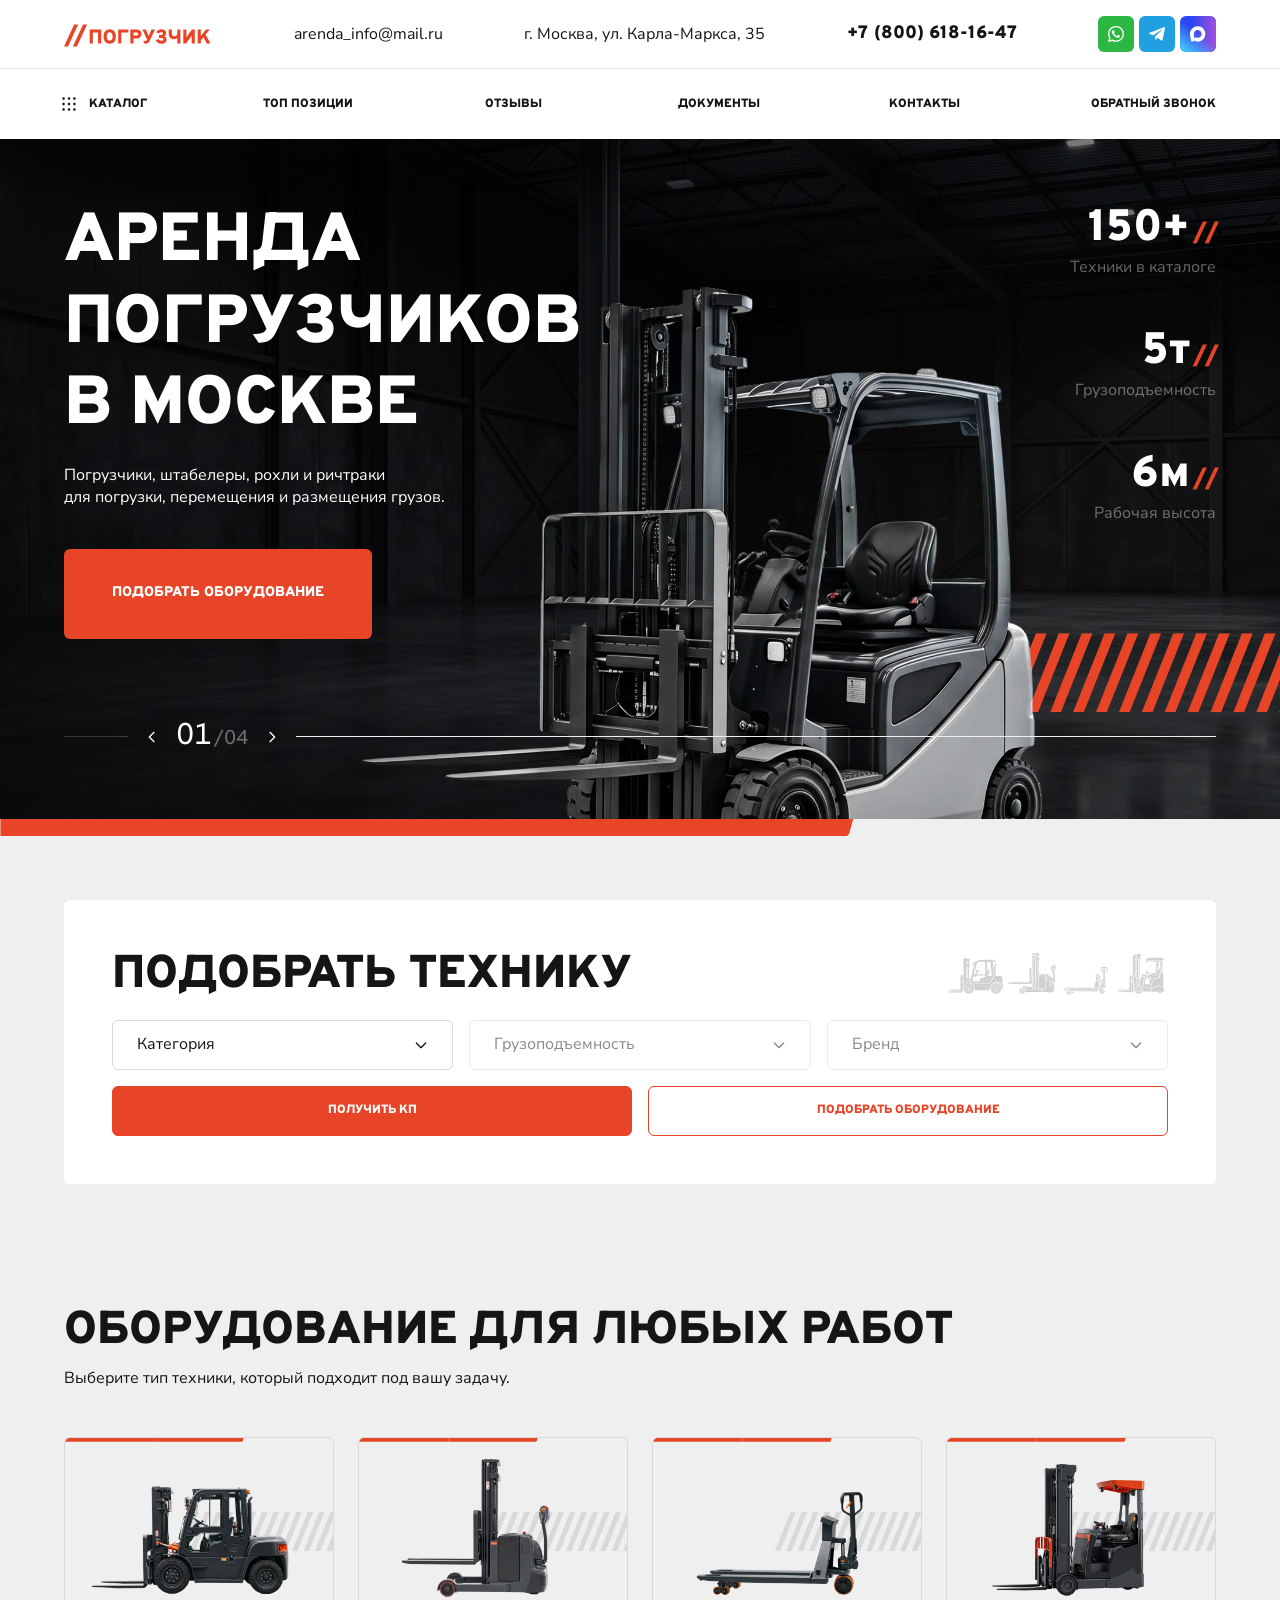
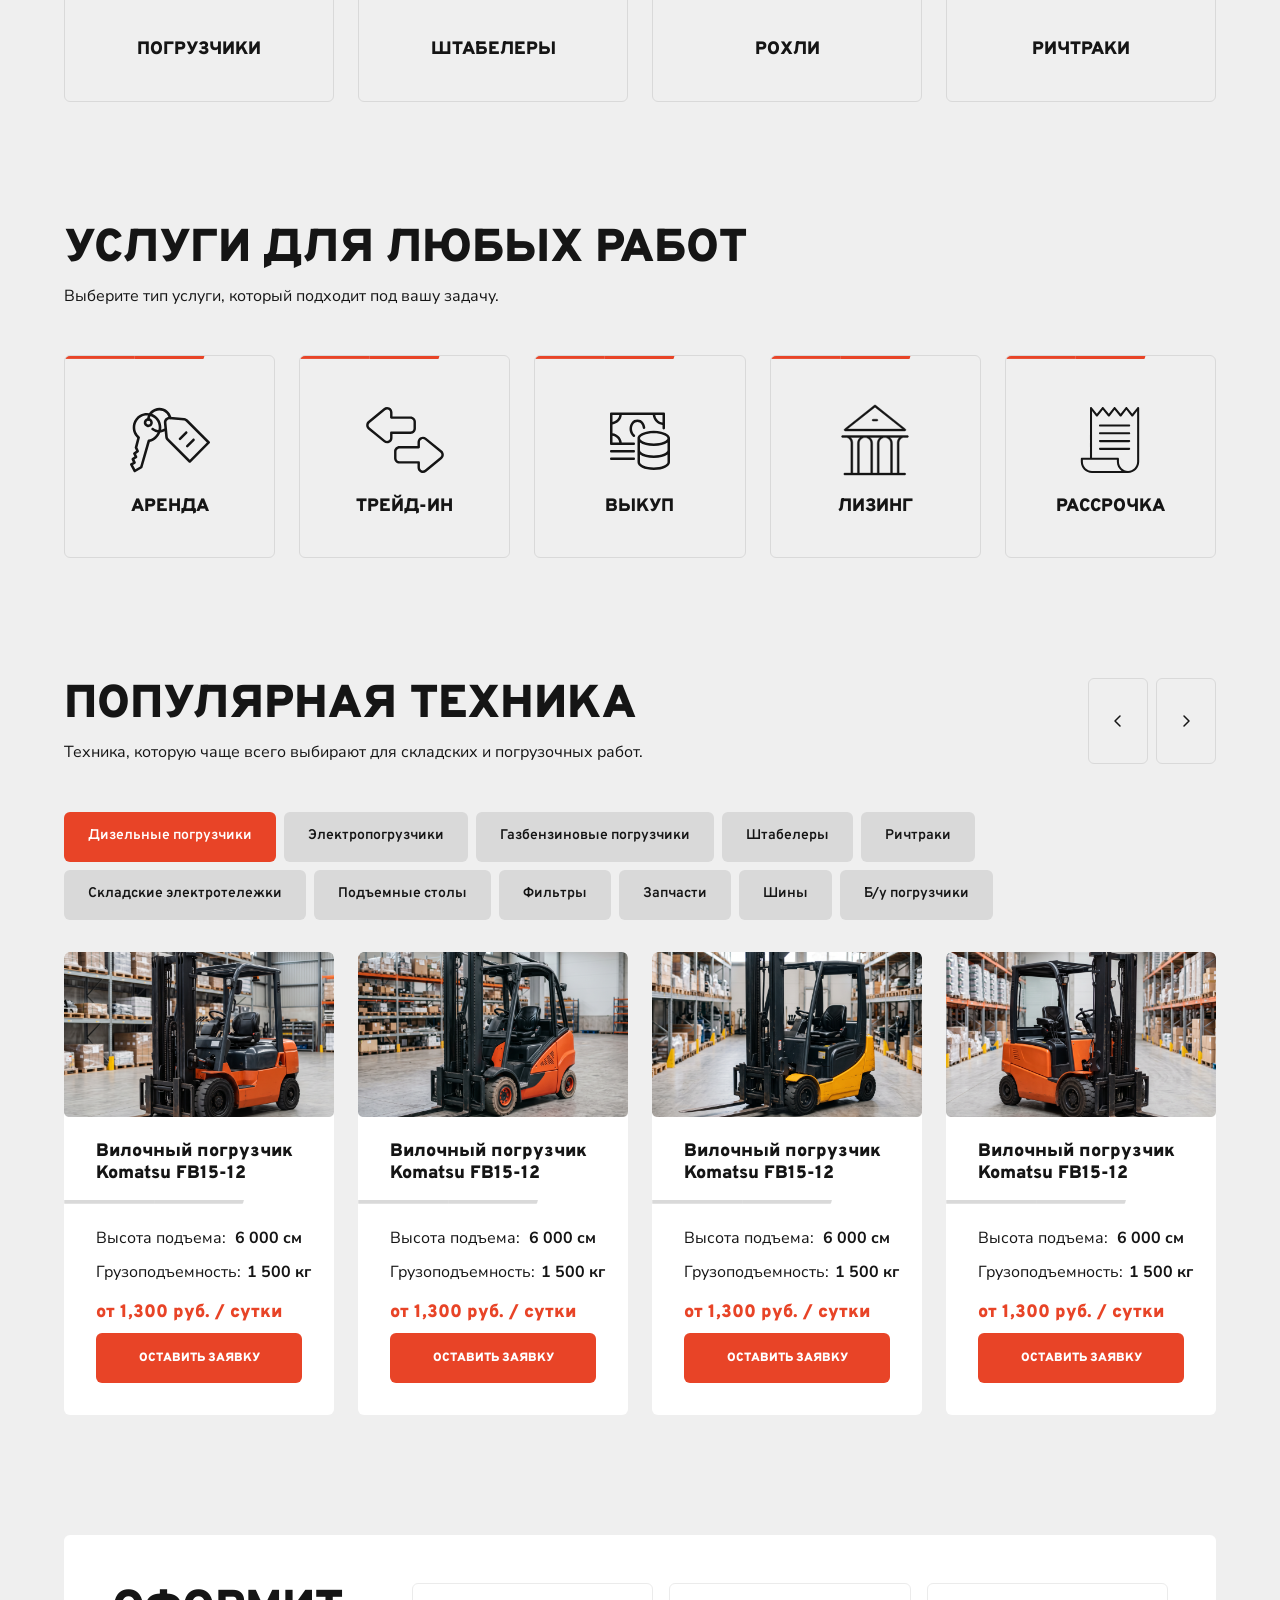
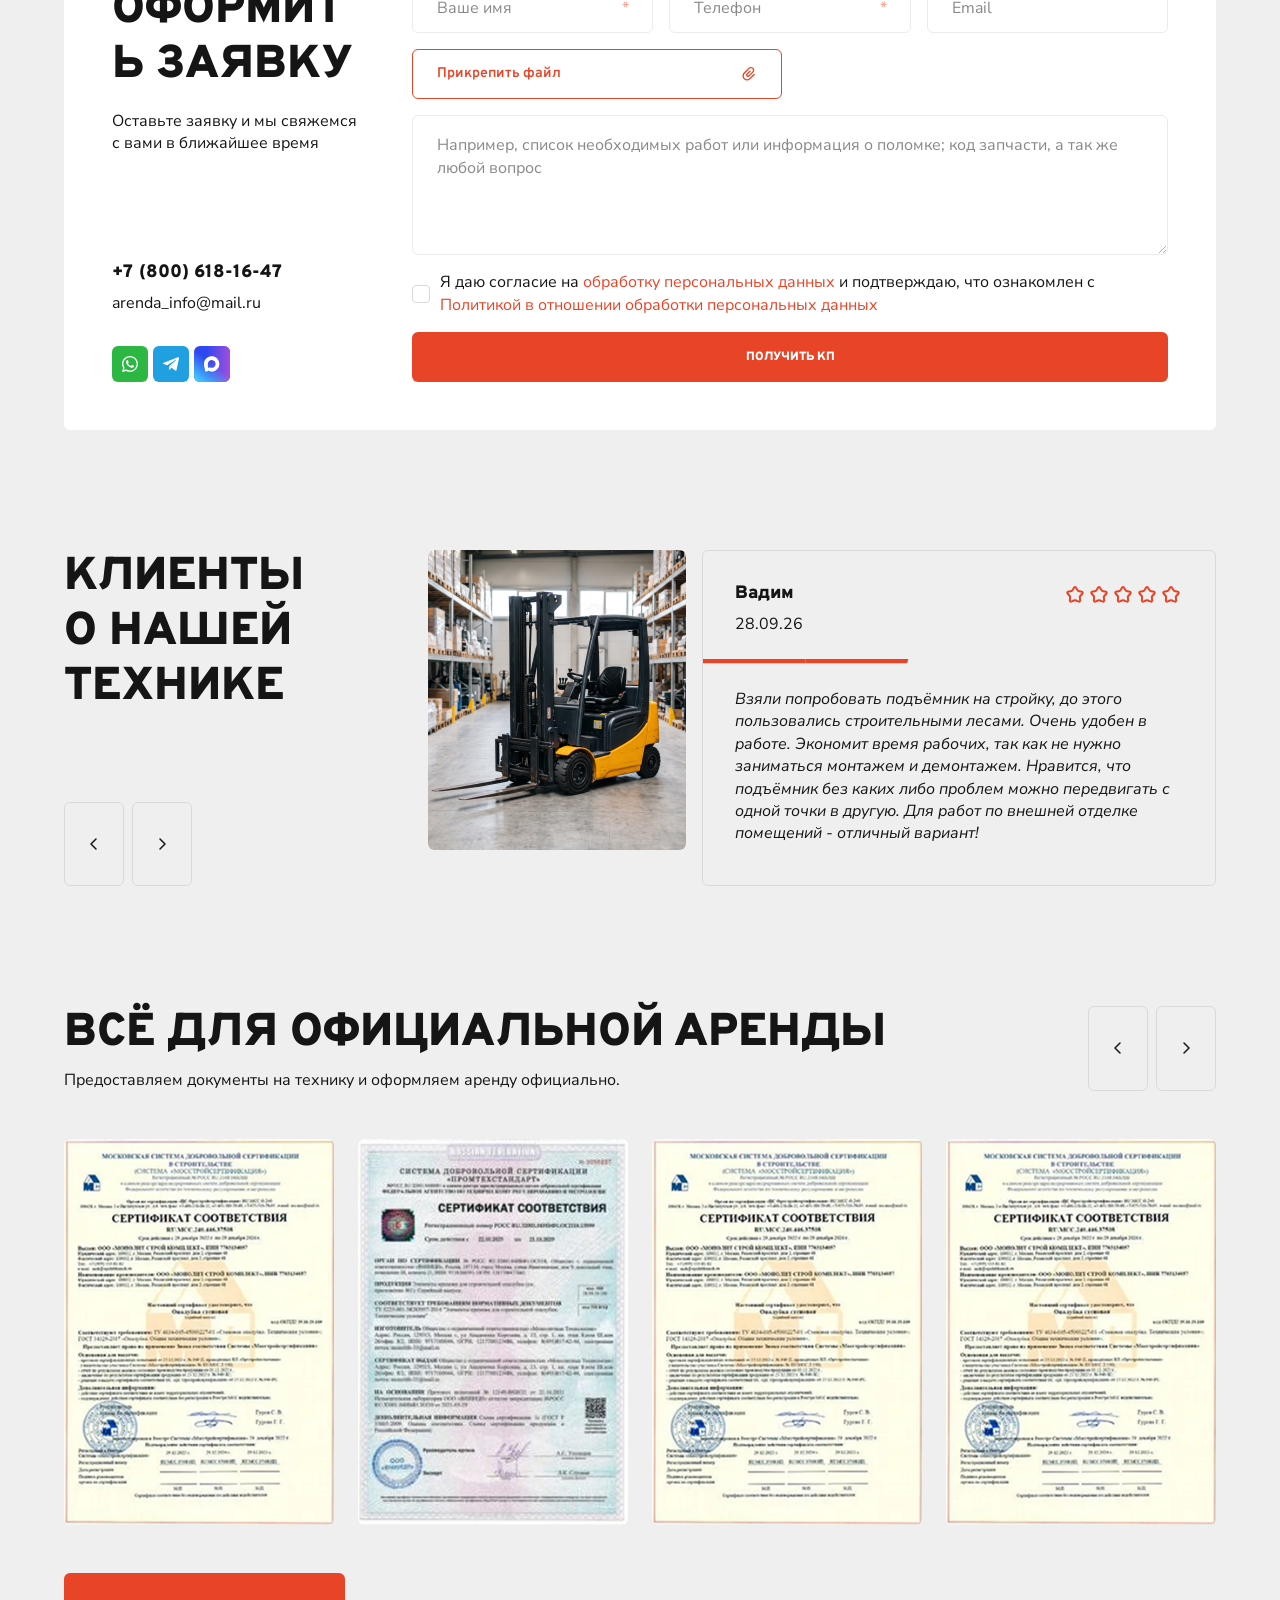
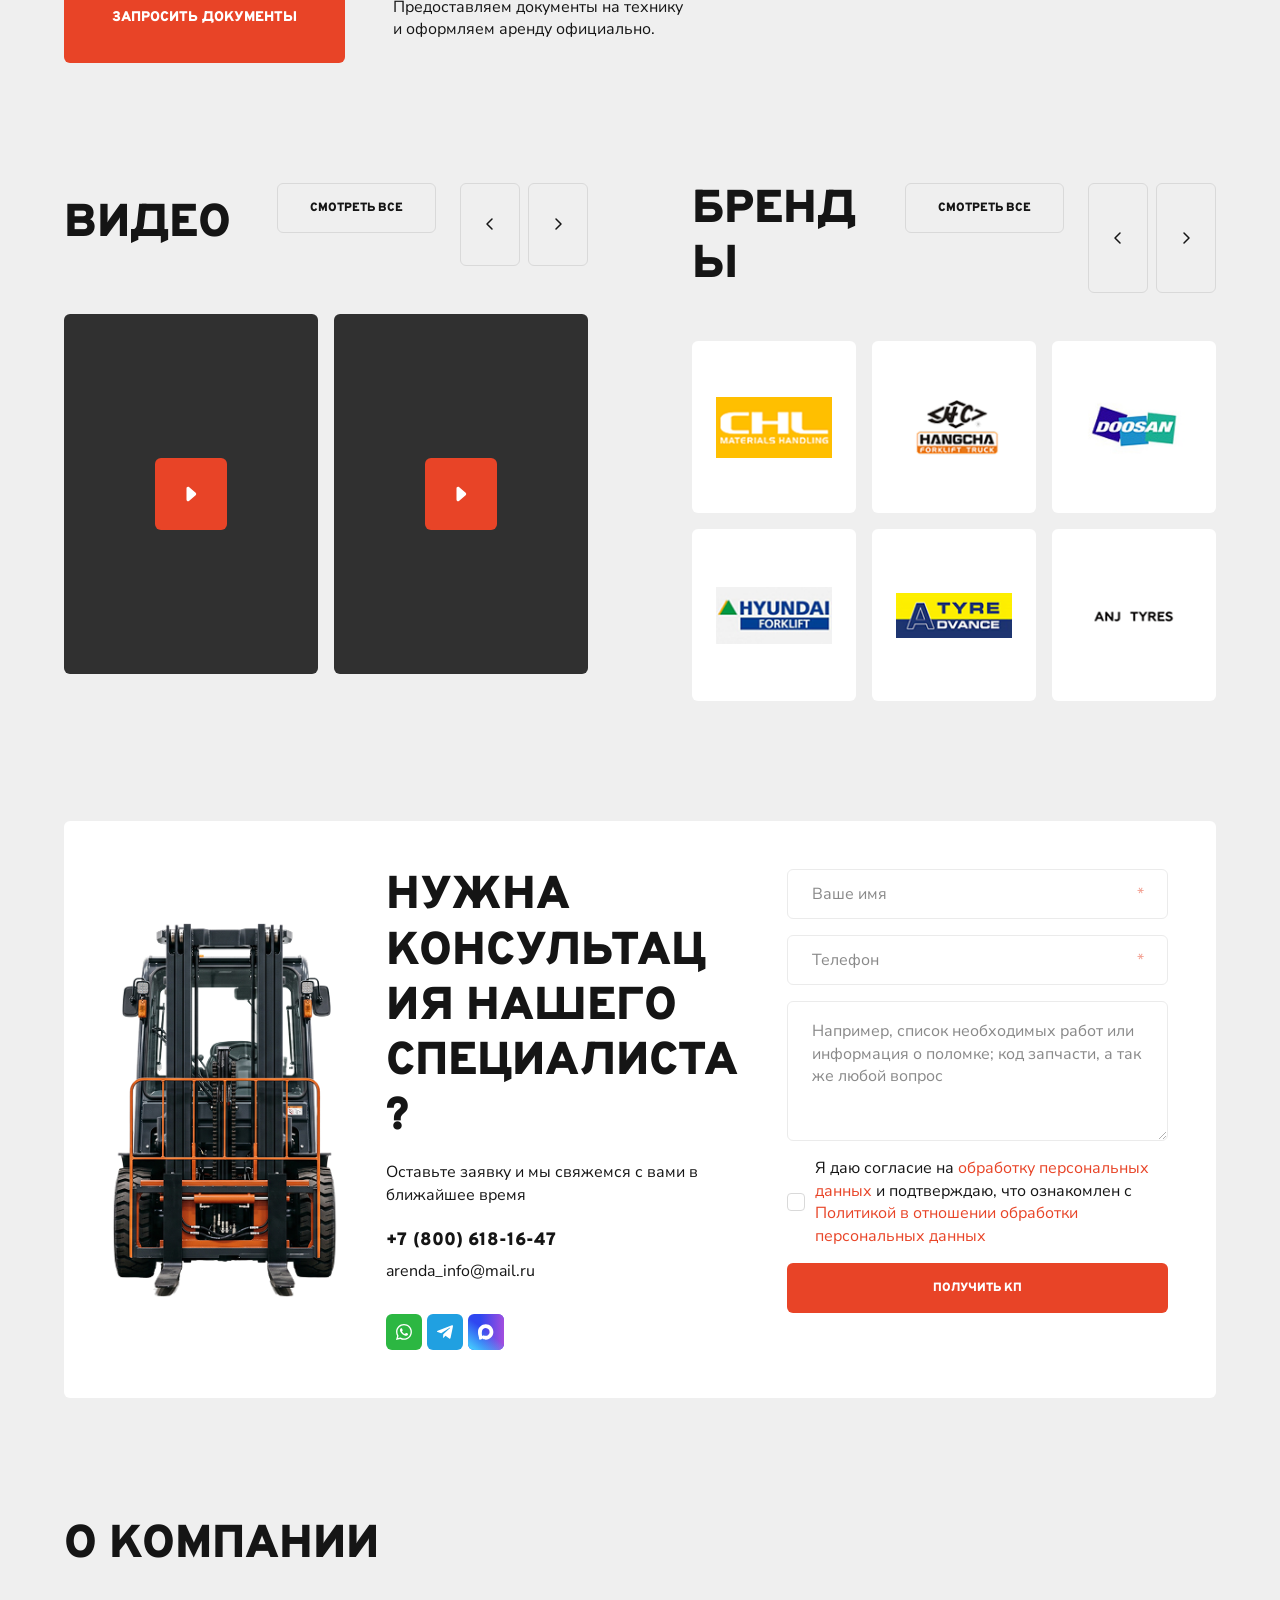
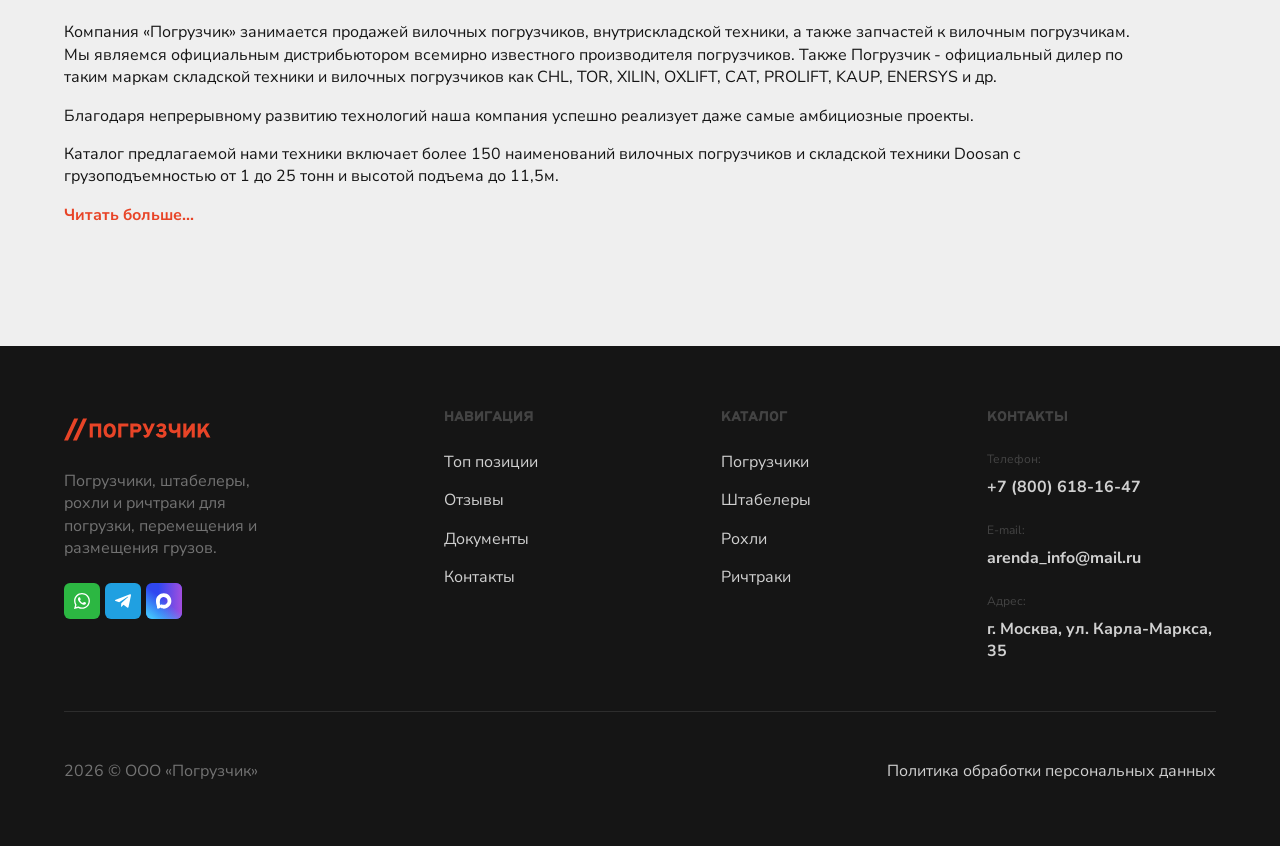
==== commit 24ea3eed: "Show provided consultation forklift on mobile" ====
--- a/index.html
+++ b/index.html
@@ -474,7 +474,7 @@
       </div>
       <section class="section consultation container" id="consultation" aria-labelledby="consultation-title">
         <div class="consultation__card">
-          <img class="consultation__image" src="assets/images/pogruzchik.png" alt="Вилочный погрузчик" width="924" height="540" loading="lazy" decoding="async">
+          <img class="consultation__image" src="assets/images/consultation-forklift.png" alt="Вилочный погрузчик спереди" width="249" height="414" loading="lazy" decoding="async">
           <div class="consultation__intro">
             <div class="application__heading">
               <h2 id="consultation-title">Нужна консультация нашего специалиста?</h2>
--- a/assets/css/blocks/consultation.css
+++ b/assets/css/blocks/consultation.css
@@ -9,4 +9,5 @@
 }
 @media (max-width: 767px) {
   .consultation__card { grid-template-columns: minmax(0, 1fr); gap: 48px; padding: 24px; }
+  .consultation__image { display: block; height: auto; max-width: 246px; margin-inline: auto; }
 }
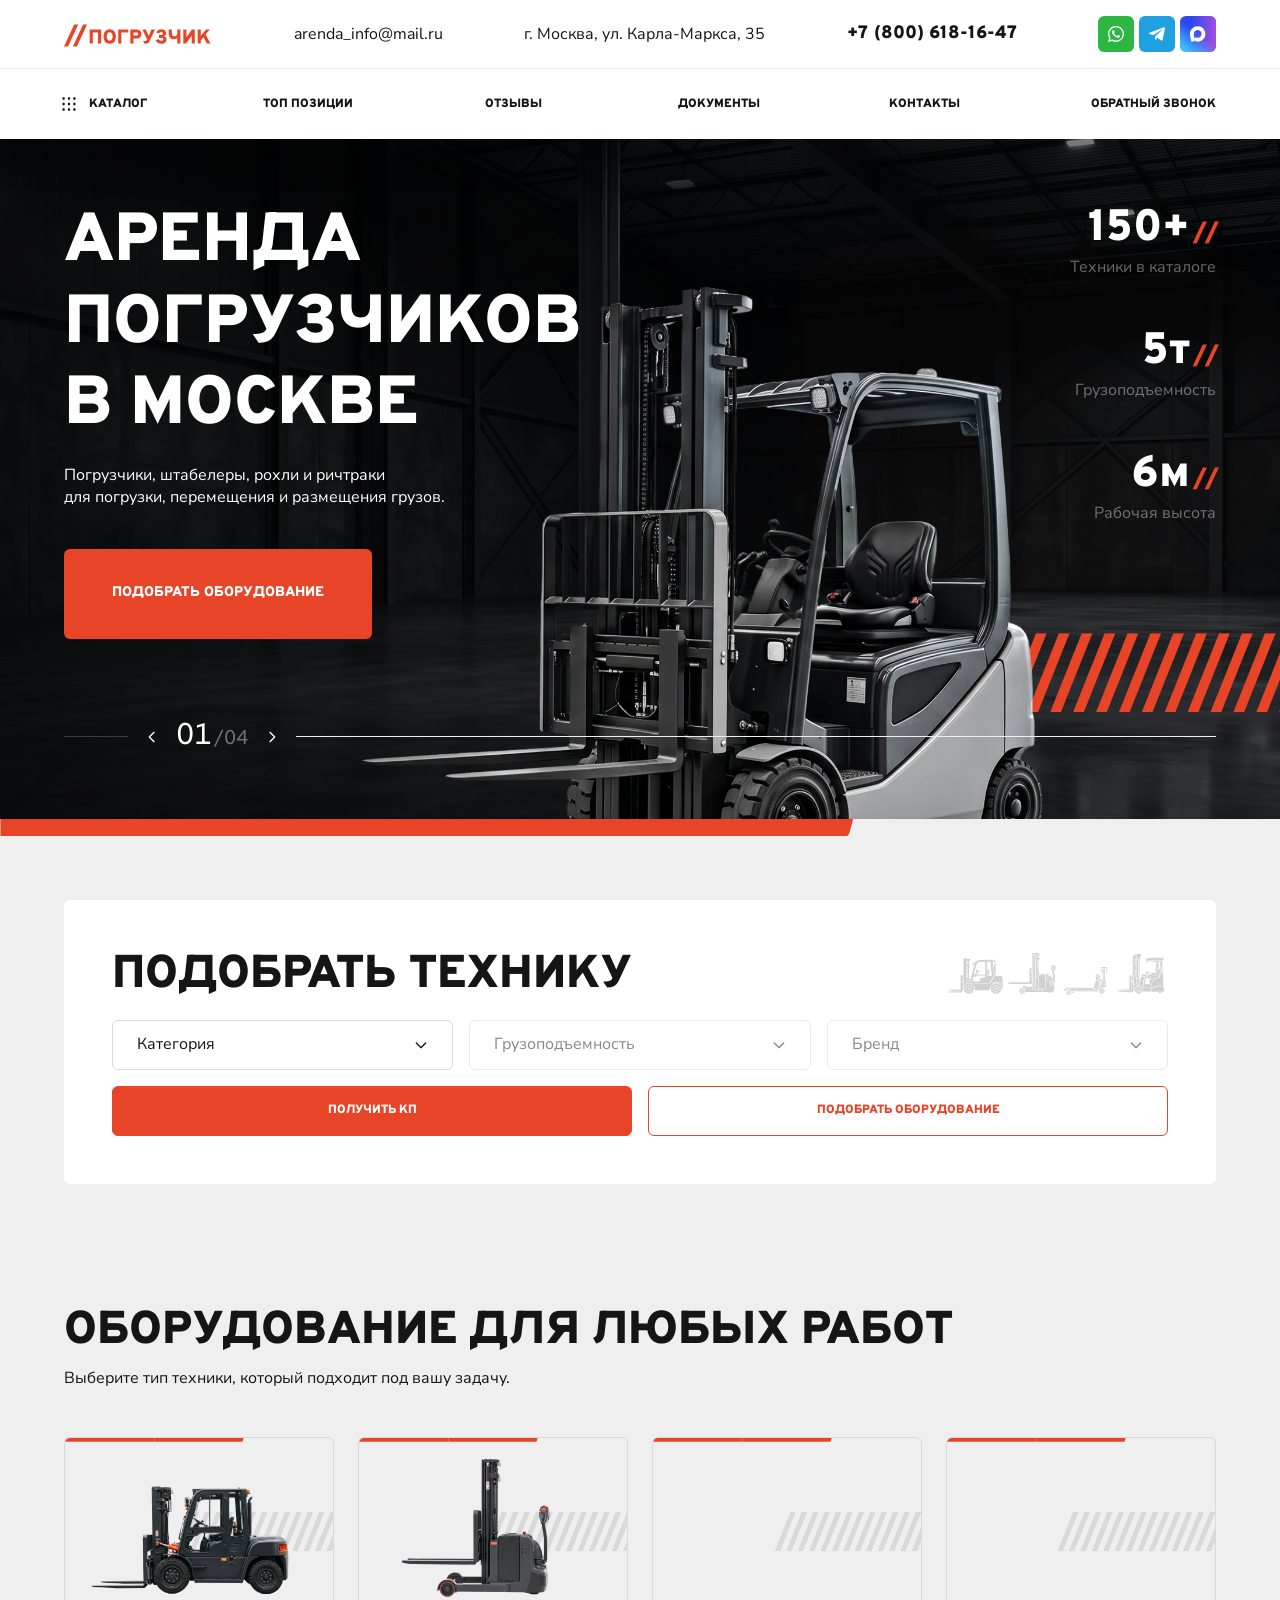
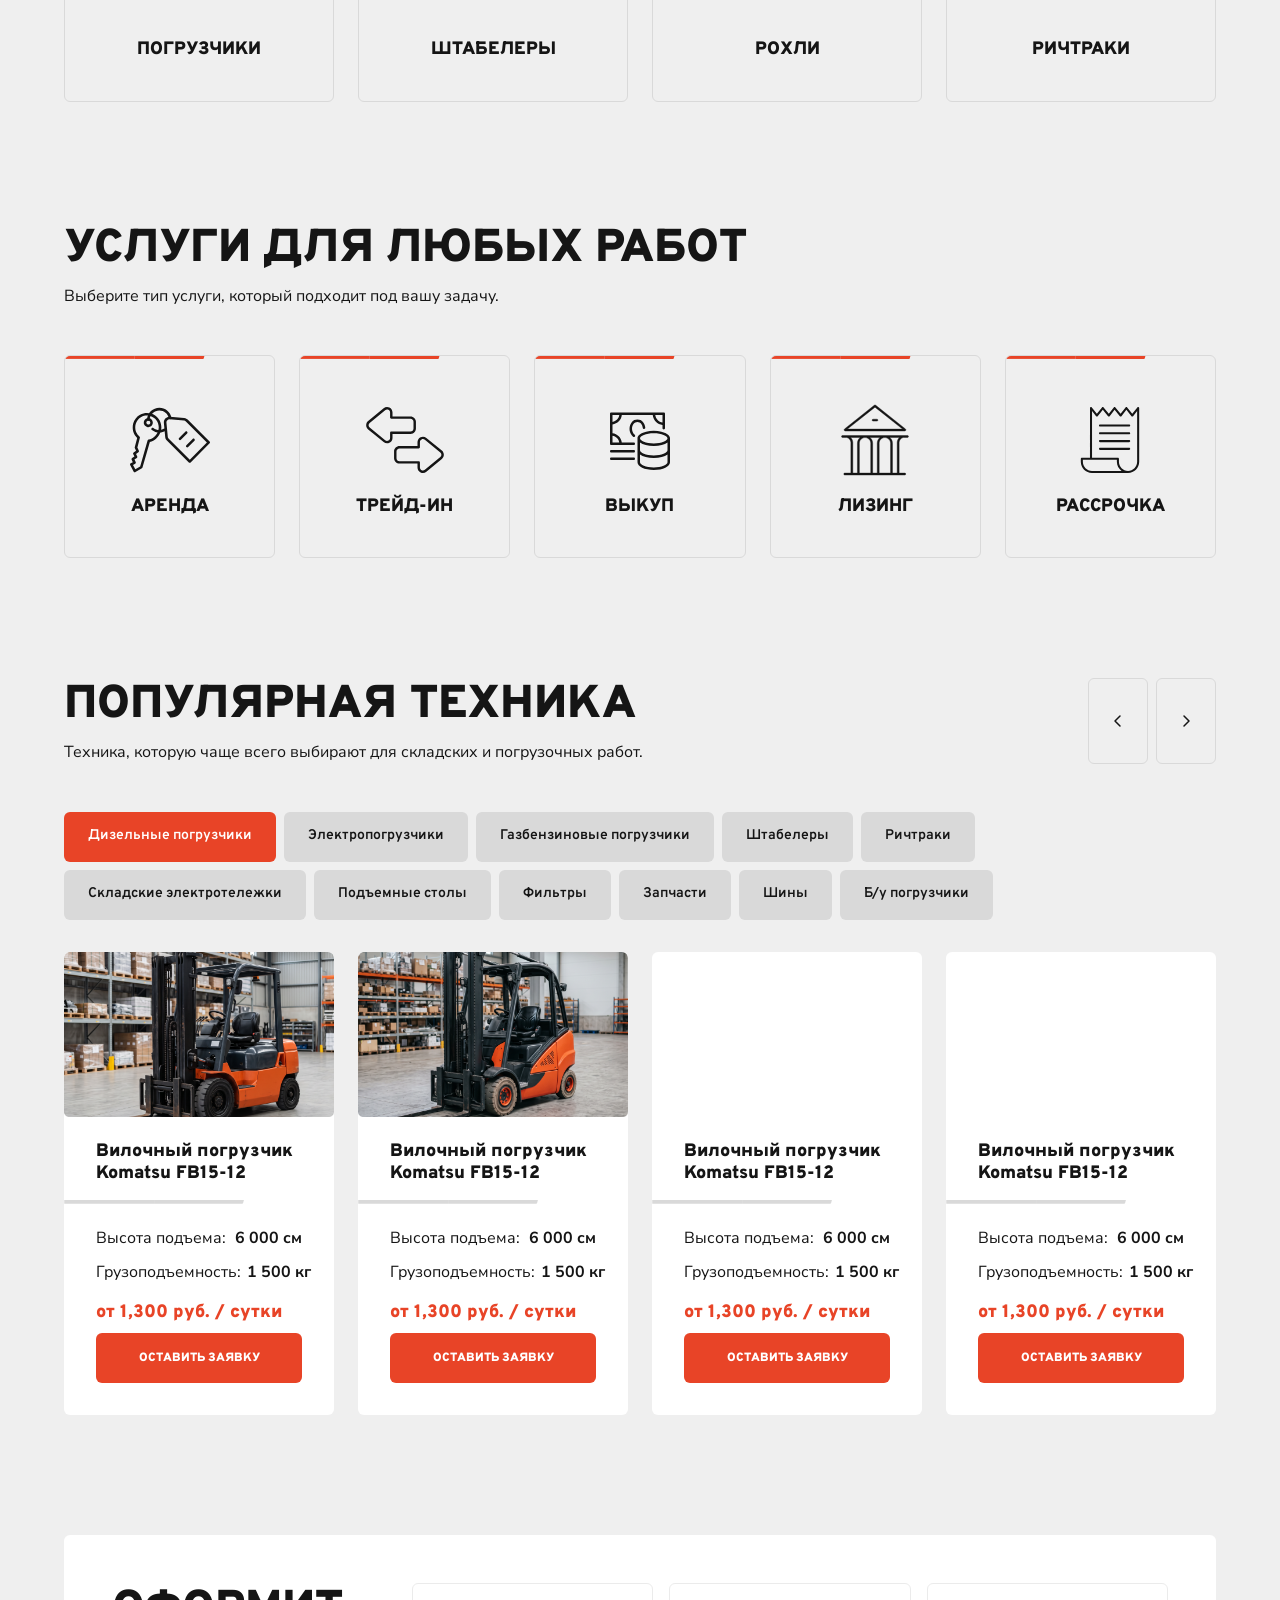
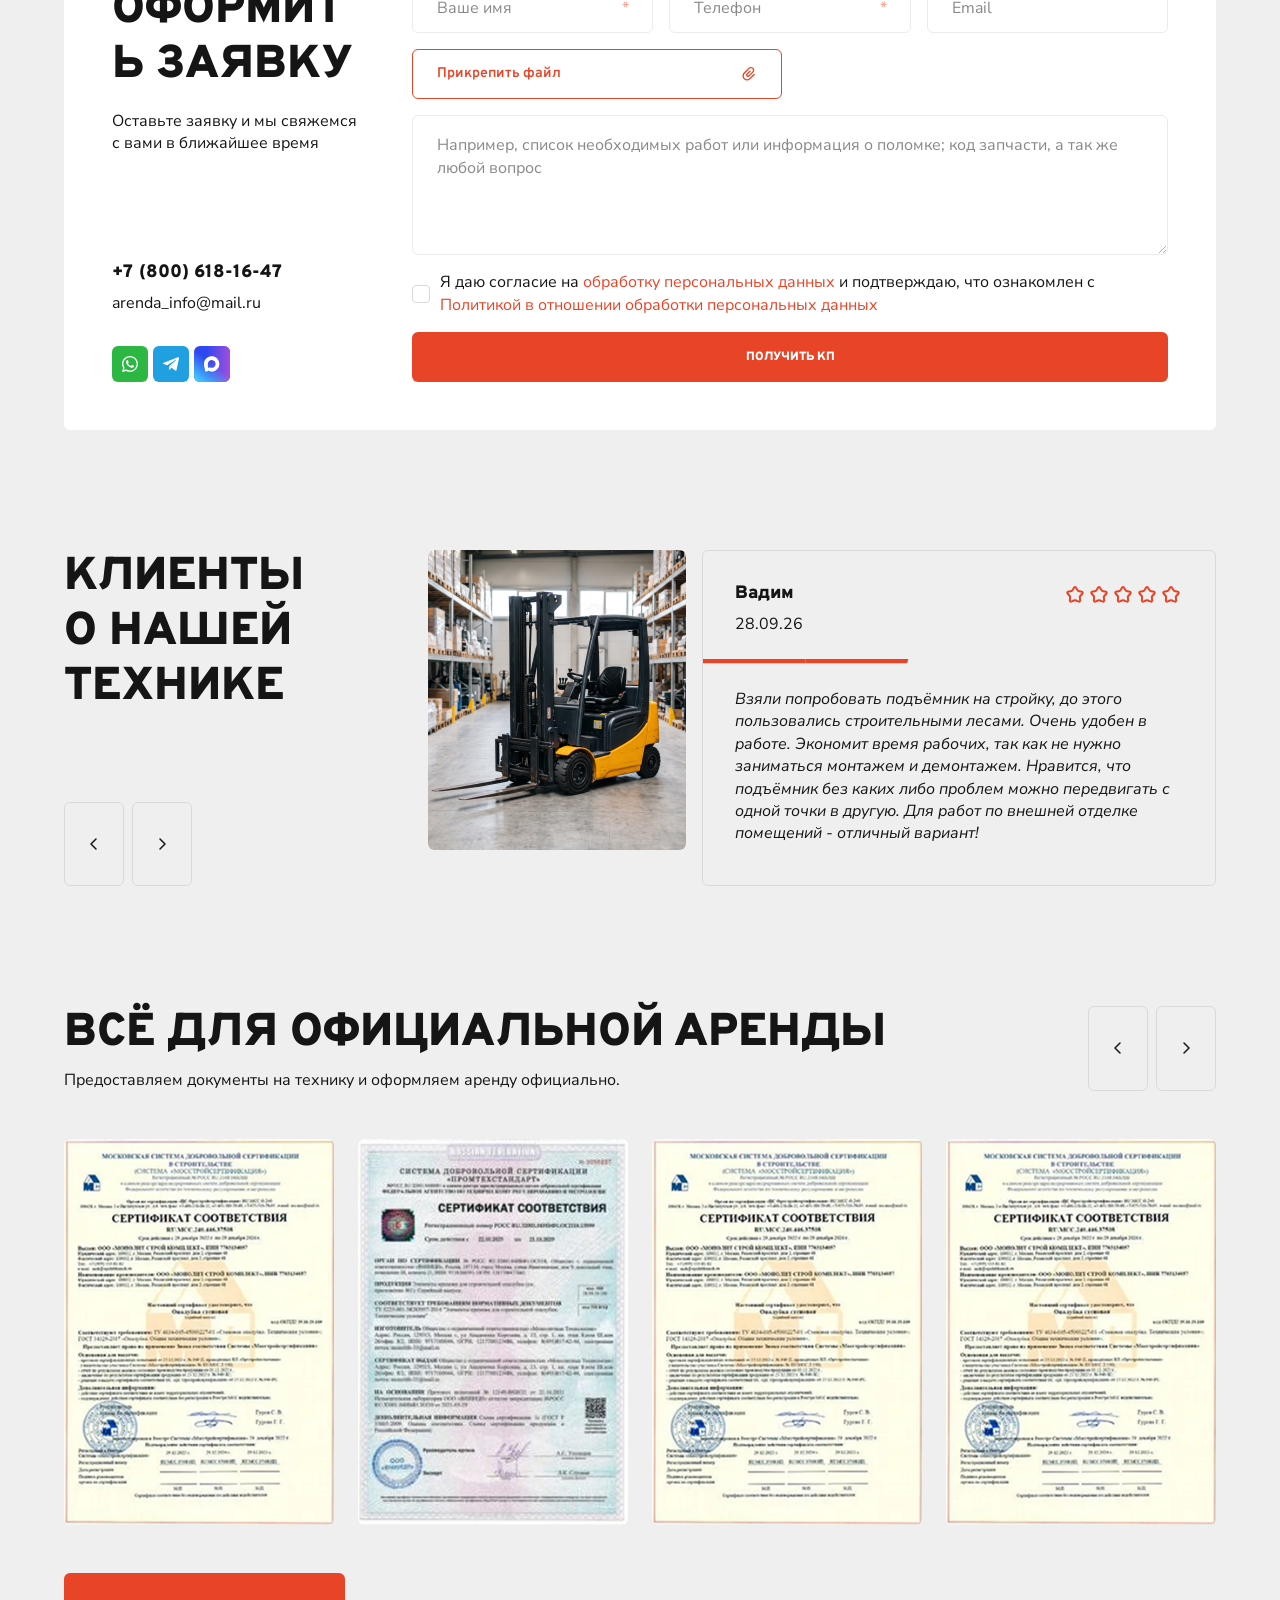
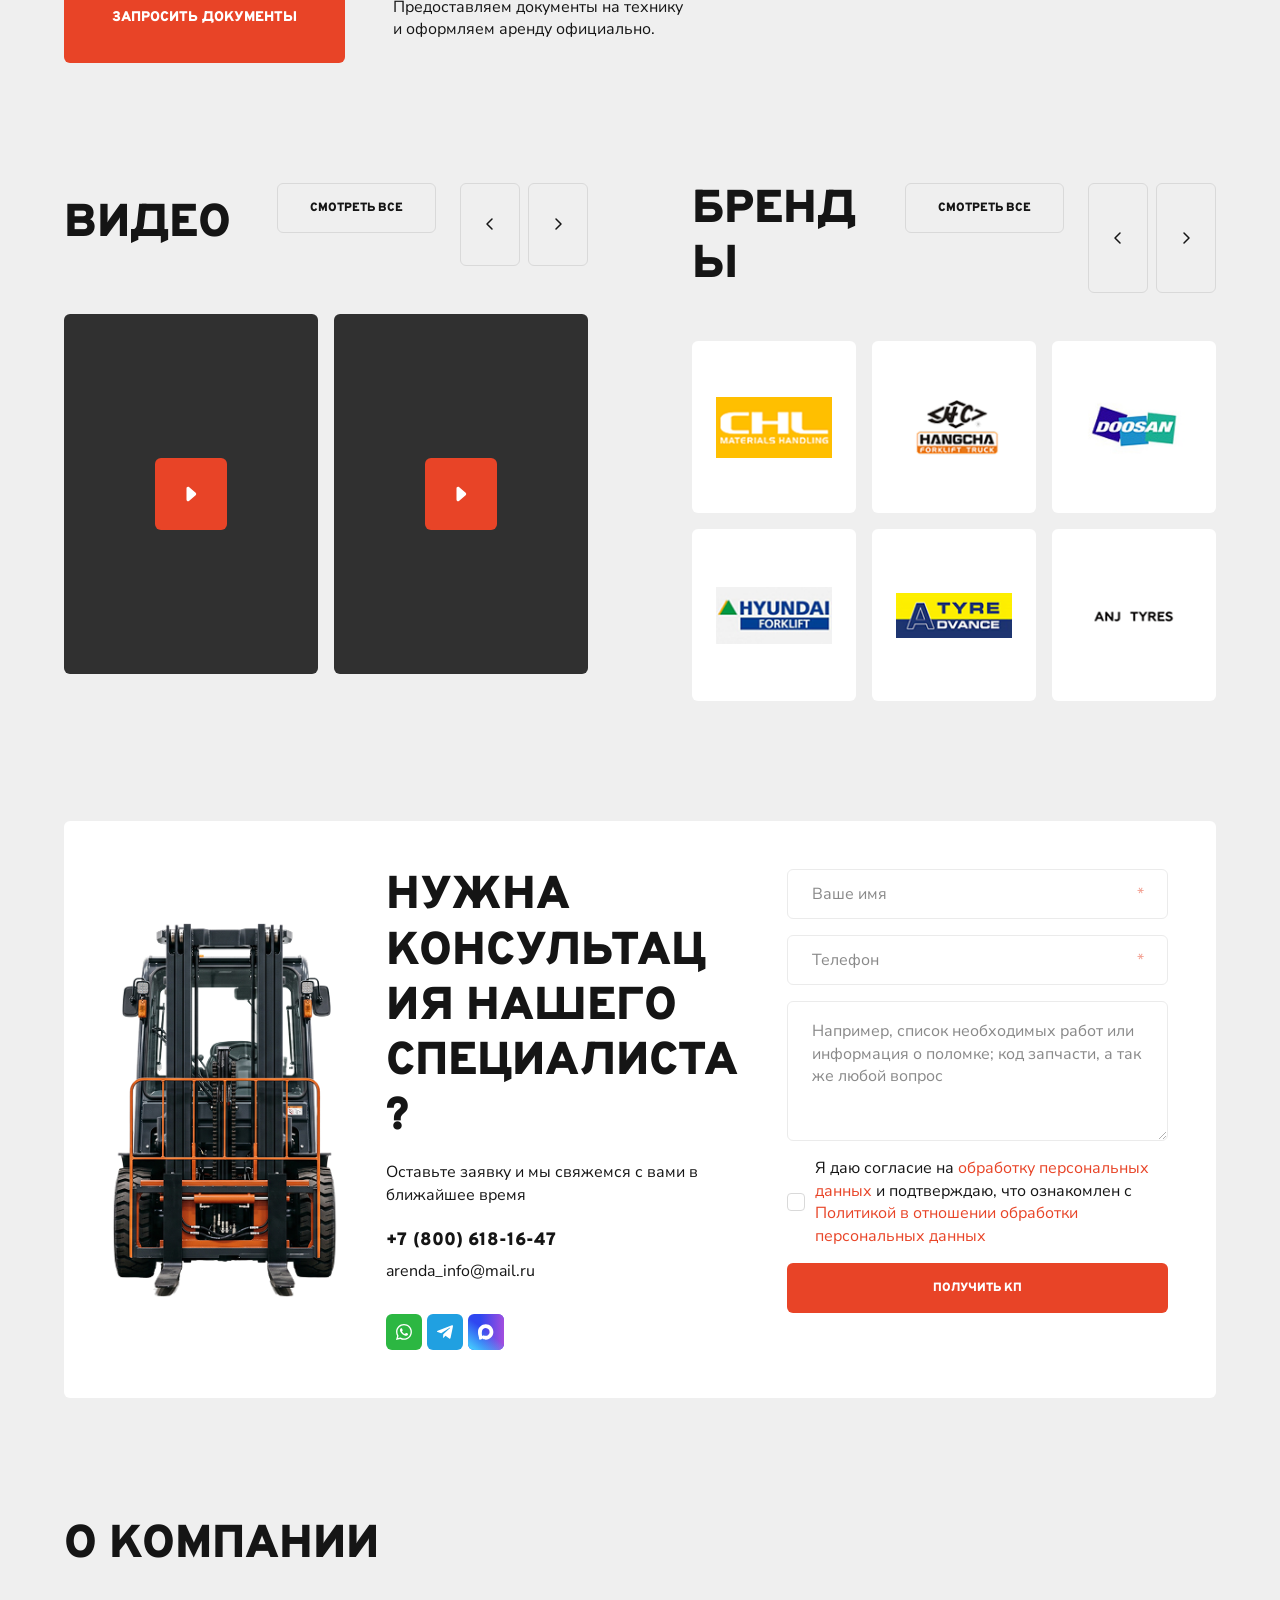
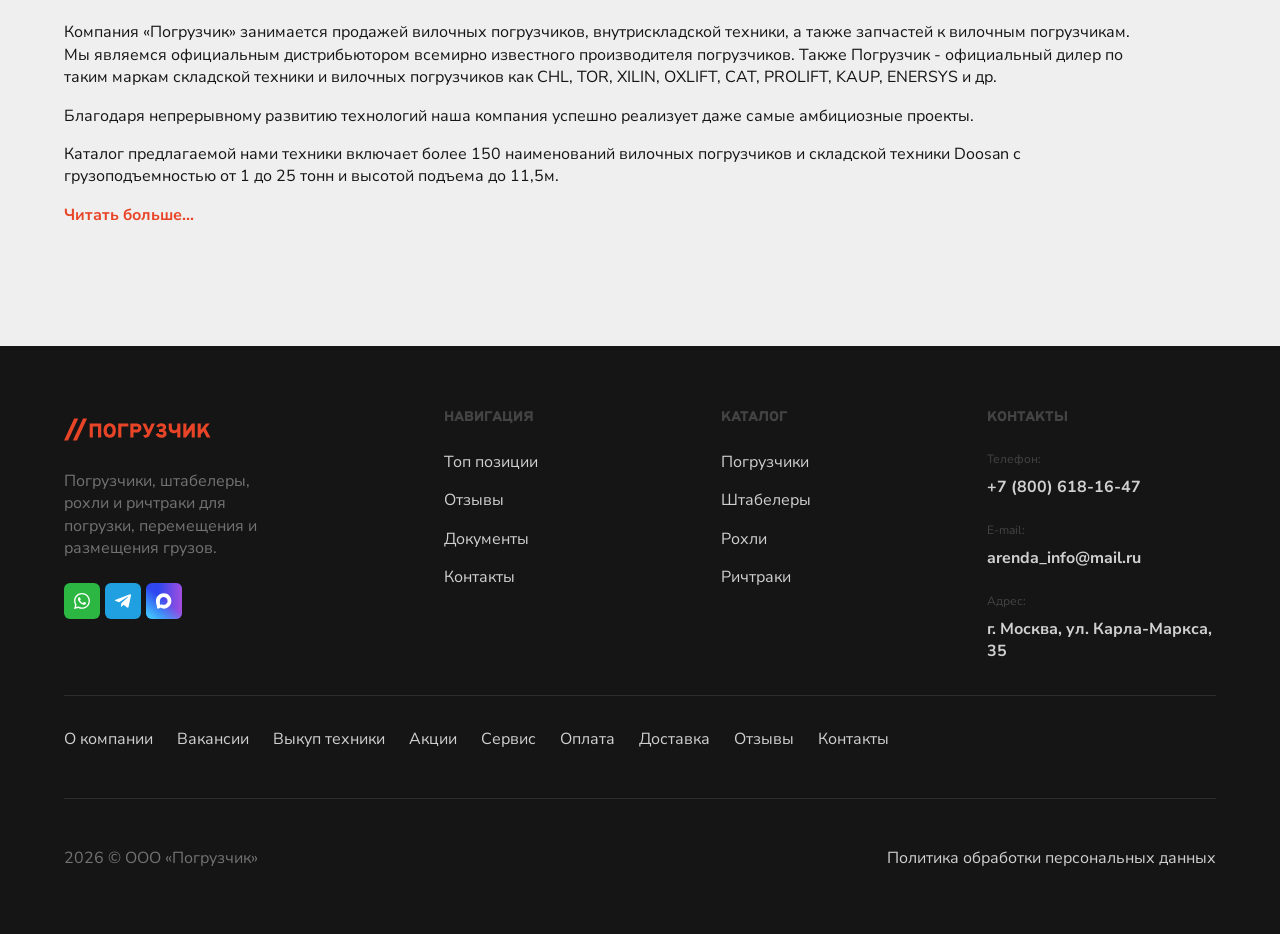
==== commit 1d1626b4: "Add company text disclosure and ten inner pages" ====
--- a/index.html
+++ b/index.html
@@ -30,8 +30,9 @@
     <link rel="stylesheet" href="assets/css/blocks/brands.css?v=1">
     <script src="assets/js/media-showcase.js?v=1" defer></script>
     <link rel="stylesheet" href="assets/css/blocks/consultation.css?v=1">
-    <link rel="stylesheet" href="assets/css/blocks/about.css?v=1">
-    <link rel="stylesheet" href="assets/css/blocks/footer.css?v=1">
+    <link rel="stylesheet" href="assets/css/blocks/about.css?v=2">
+    <script src="assets/js/about.js?v=1" defer></script>
+    <link rel="stylesheet" href="assets/css/blocks/footer.css?v=2">
     <script src="assets/js/header.js?v=2" defer></script>
     <script src="assets/js/hero.js?v=3" defer></script>
     <script src="assets/js/equipment-form.js?v=1" defer></script>
@@ -513,7 +514,12 @@
           <p>Компания «Погрузчик» занимается продажей вилочных погрузчиков, внутрискладской техники, а также запчастей к вилочным погрузчикам. Мы являемся официальным дистрибьютором всемирно известного производителя погрузчиков. Также Погрузчик - официальный дилер по таким маркам складской техники и вилочных погрузчиков как CHL, TOR, XILIN, OXLIFT, CAT, PROLIFT, KAUP, ENERSYS и др.</p>
           <p>Благодаря непрерывному развитию технологий наша компания успешно реализует даже самые амбициозные проекты.</p>
           <p>Каталог предлагаемой нами техники включает более 150 наименований вилочных погрузчиков и складской техники Doosan с грузоподъемностью от 1 до 25 тонн и высотой подъема до 11,5м.</p>
-          <a class="about__more" href="" data-placeholder-link>Читать больше...</a>
+          <div class="about__extra" id="about-extra" hidden>
+            <p>ООО "Погрузчик" является поставщиком оригинальной погрузочной техники производства Южной Кореи, стран Западной Европы.</p>
+            <p>Мы поставляем также складскую технику (как новую, так и б/у) на территории РФ, а также осуществляет сопутствующие услуги (гарантийное и постгарантийное тех.обслуживание, ремонт, продажа запчастей и навесного оборудования.</p>
+            <p>Наша компания на российском рынке по продажам погрузчиков и погрузочной техники представляет крупнейших производителей.</p>
+          </div>
+          <button class="about__more p1" type="button" aria-expanded="false" aria-controls="about-extra">Читать больше...</button>
         </div>
       </section>
     </main>
@@ -546,6 +552,7 @@
             </dl>
           </div>
         </div>
+        <nav class="site-footer__pages p2" aria-label="Страницы сайта"><a href="about.html">О компании</a><a href="careers.html">Вакансии</a><a href="buyout.html">Выкуп техники</a><a href="promotions.html">Акции</a><a href="service.html">Сервис</a><a href="payment.html">Оплата</a><a href="delivery.html">Доставка</a><a href="reviews.html">Отзывы</a><a href="contacts.html">Контакты</a></nav>
         <div class="site-footer__bottom p2"><p>2026 © ООО «Погрузчик»</p><a href="#privacy-policy">Политика обработки персональных данных</a></div>
       </div>
     </footer>
--- a/assets/css/blocks/about.css
+++ b/assets/css/blocks/about.css
@@ -1,3 +1,5 @@
 .about__content { display: flex; flex-direction: column; align-items: flex-start; gap: 16px; max-width: 1070px; }
-.about__more { font-weight: 700; color: var(--color-accent); text-decoration: none; }
+.about__more { font-weight: 700; color: var(--color-accent); text-decoration: none; border: 0; padding: 0; background: transparent; text-align: left; }
+.about__extra { display: flex; flex-direction: column; gap: 16px; }
+.about__extra[hidden] { display: none; }
 .about__more:hover { color: var(--color-accent-dark); }
--- a/assets/css/blocks/footer.css
+++ b/assets/css/blocks/footer.css
@@ -28,3 +28,6 @@
   .site-footer__heading { margin-bottom: 24px; }
   .site-footer__bottom { flex-direction: column; align-items: center; text-align: center; gap: 24px; }
 }
+.site-footer__pages { display: flex; flex-wrap: wrap; gap: 16px 24px; padding-top: 32px; margin-top: 32px; border-top: 1px solid rgb(255 255 255 / 10%); }
+.site-footer__pages a { color: rgb(255 255 255 / 80%); }
+@media (max-width: 767px) { .site-footer__pages { justify-content: center; } }
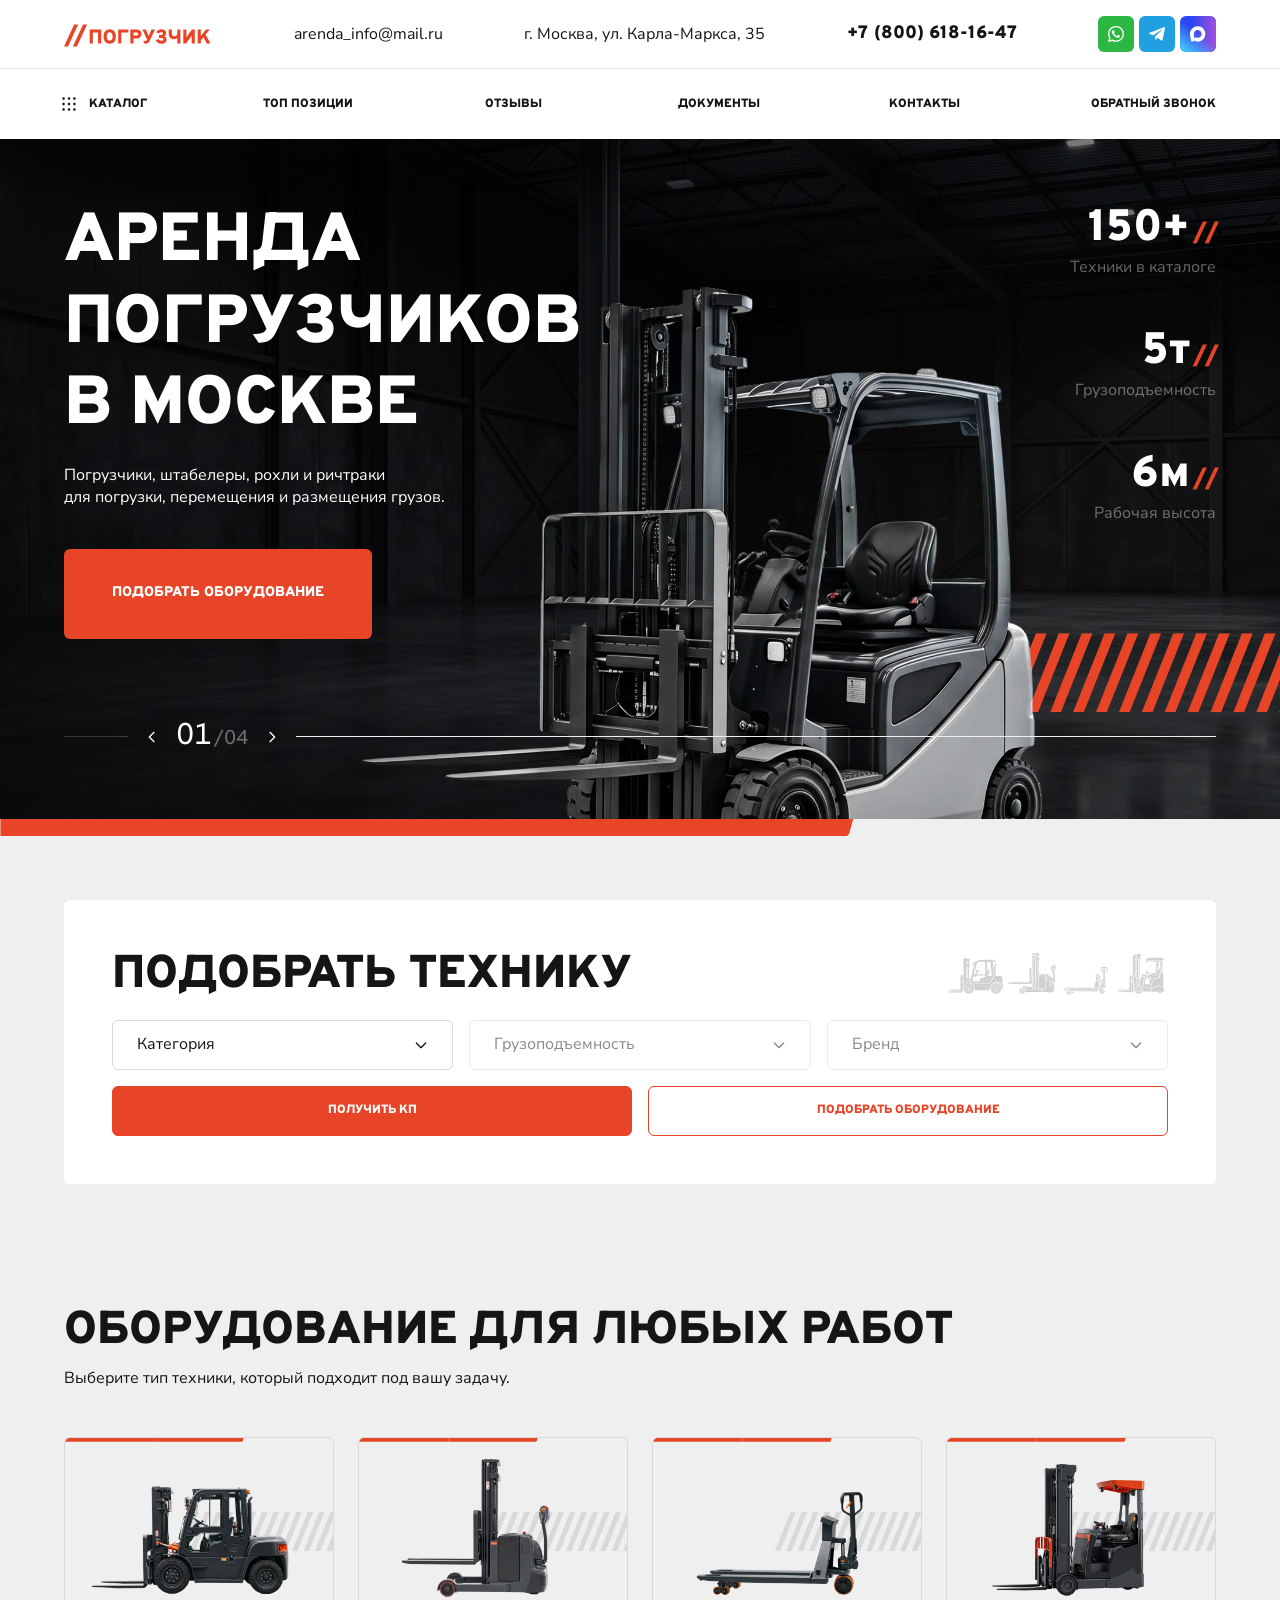
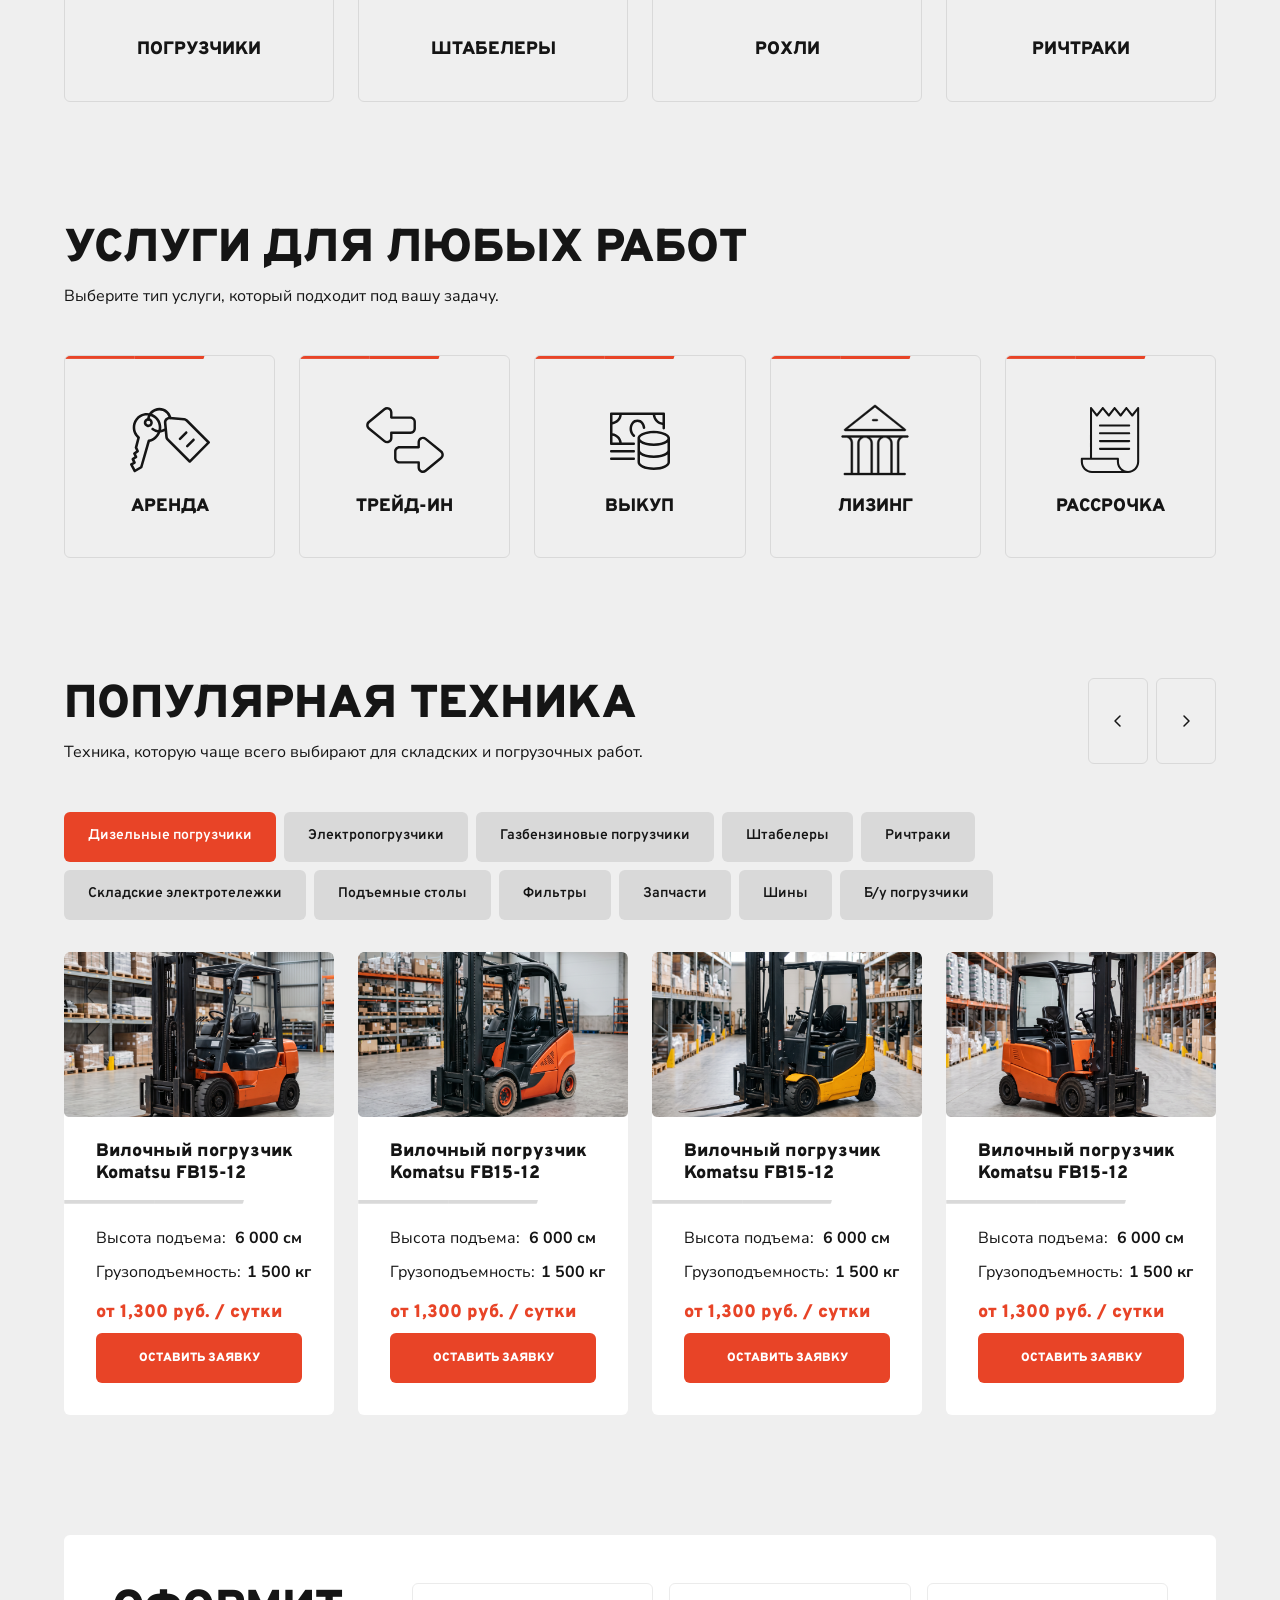
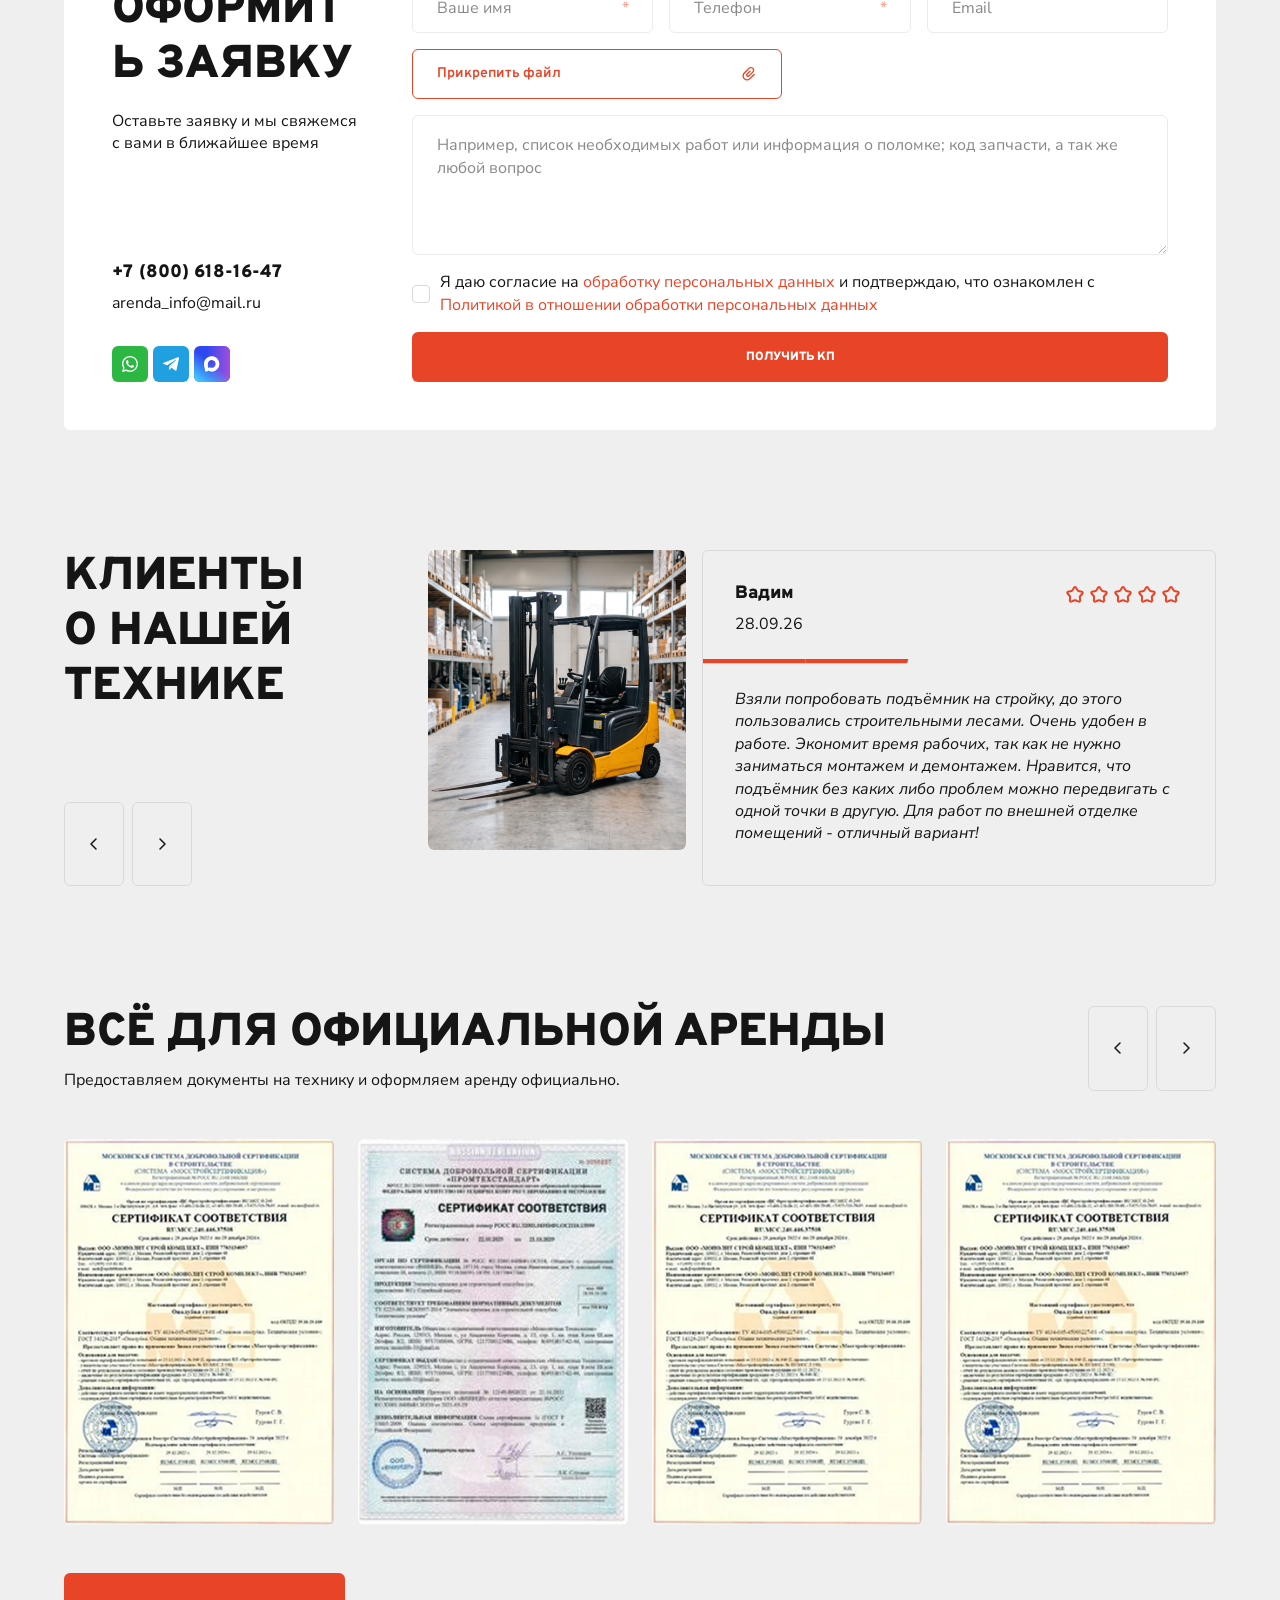
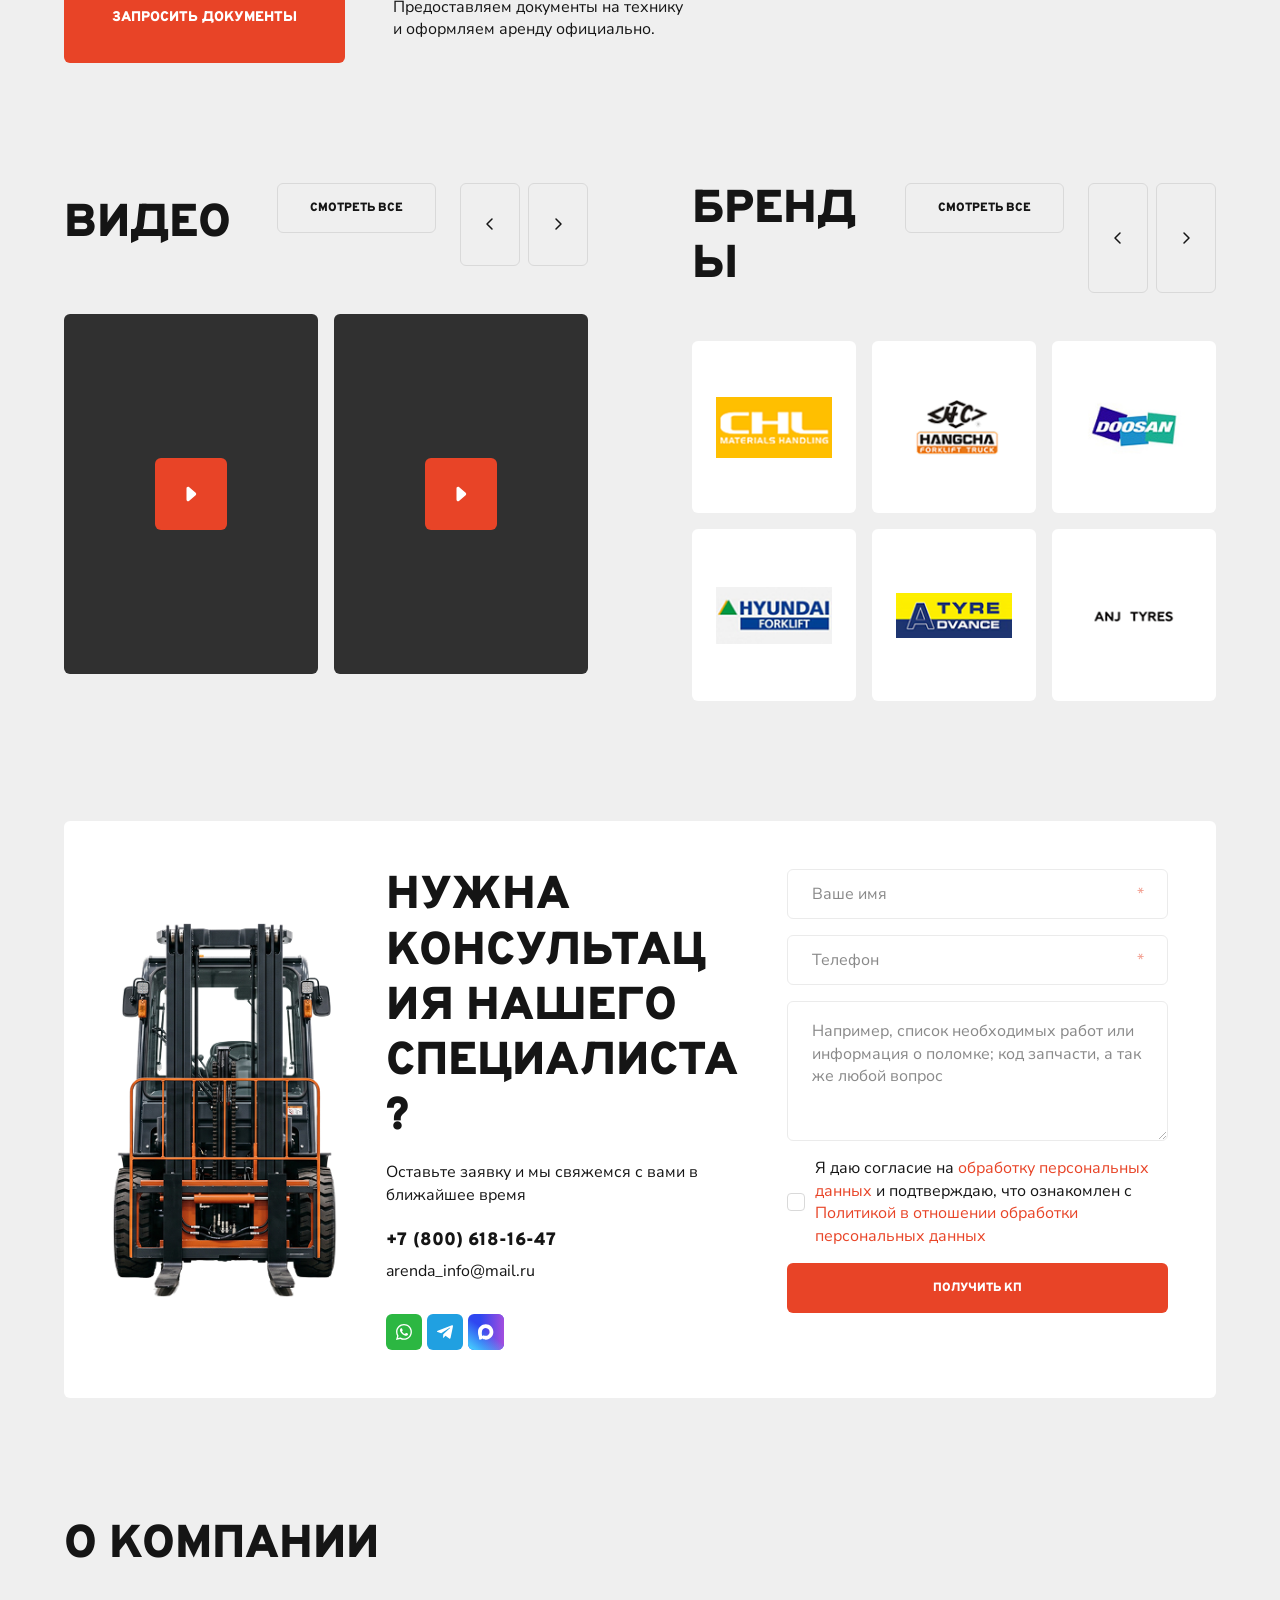
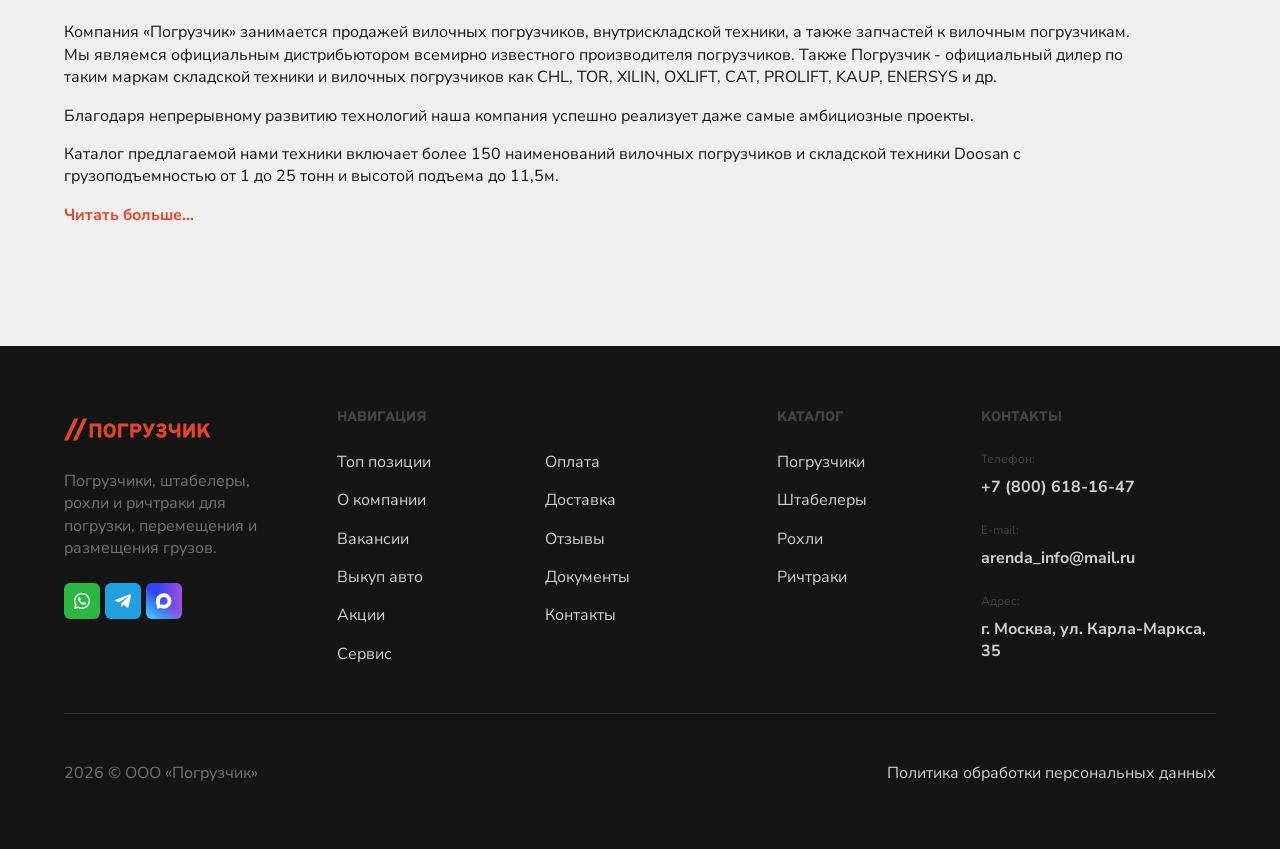
==== commit 76854763: "Refine hero slides, footer navigation and vacancy layouts" ====
--- a/index.html
+++ b/index.html
@@ -13,7 +13,7 @@
     <link rel="stylesheet" href="assets/css/blocks/header.css?v=6">
     <link rel="preload" as="image" href="assets/images/hero1pogr-converted.webp" fetchpriority="high">
     <link rel="preload" as="image" href="assets/images/hero1-bg-converted.webp" fetchpriority="high">
-    <link rel="stylesheet" href="assets/css/blocks/hero.css?v=3">
+    <link rel="stylesheet" href="assets/css/blocks/hero.css?v=4">
     <link rel="stylesheet" href="assets/css/blocks/equipment-form.css?v=2">
     <link rel="stylesheet" href="assets/css/blocks/equipment-types.css?v=1">
     <link rel="stylesheet" href="assets/css/blocks/services.css?v=1">
@@ -32,9 +32,9 @@
     <link rel="stylesheet" href="assets/css/blocks/consultation.css?v=1">
     <link rel="stylesheet" href="assets/css/blocks/about.css?v=2">
     <script src="assets/js/about.js?v=1" defer></script>
-    <link rel="stylesheet" href="assets/css/blocks/footer.css?v=2">
+    <link rel="stylesheet" href="assets/css/blocks/footer.css?v=3">
     <script src="assets/js/header.js?v=2" defer></script>
-    <script src="assets/js/hero.js?v=3" defer></script>
+    <script src="assets/js/hero.js?v=4" defer></script>
     <script src="assets/js/equipment-form.js?v=1" defer></script>
   </head>
   <body>
@@ -535,10 +535,7 @@
                 <span class="header-socials__item" title="MAX — ссылка уточняется"><img src="assets/images/max.svg" alt="MAX" width="36" height="36" loading="lazy"></span>
               </div>
           </div>
-          <nav class="site-footer__group" aria-label="Навигация в подвале">
-            <h3 class="site-footer__heading h4">Навигация</h3>
-            <div class="site-footer__links p2"><a href="#top-positions">Топ позиции</a><a href="#reviews">Отзывы</a><a href="#documents">Документы</a><a href="#contacts">Контакты</a></div>
-          </nav>
+          <nav class="site-footer__group" aria-label="Навигация в подвале"><h3 class="site-footer__heading h4">Навигация</h3><div class="site-footer__navigation-columns"><div class="site-footer__links p2"><a href="#top-positions">Топ позиции</a><a href="about.html">О компании</a><a href="careers.html">Вакансии</a><a href="buyout.html">Выкуп авто</a><a href="promotions.html">Акции</a><a href="service.html">Сервис</a></div><div class="site-footer__links p2"><a href="payment.html">Оплата</a><a href="delivery.html">Доставка</a><a href="reviews.html">Отзывы</a><a href="#documents">Документы</a><a href="contacts.html">Контакты</a></div></div></nav>
           <nav class="site-footer__group" aria-label="Каталог в подвале">
             <h3 class="site-footer__heading h4">Каталог</h3>
             <div class="site-footer__links p2"><a href="#catalog">Погрузчики</a><a href="#catalog">Штабелеры</a><a href="#catalog">Рохли</a><a href="#catalog">Ричтраки</a></div>
@@ -552,7 +549,7 @@
             </dl>
           </div>
         </div>
-        <nav class="site-footer__pages p2" aria-label="Страницы сайта"><a href="about.html">О компании</a><a href="careers.html">Вакансии</a><a href="buyout.html">Выкуп техники</a><a href="promotions.html">Акции</a><a href="service.html">Сервис</a><a href="payment.html">Оплата</a><a href="delivery.html">Доставка</a><a href="reviews.html">Отзывы</a><a href="contacts.html">Контакты</a></nav>
+
         <div class="site-footer__bottom p2"><p>2026 © ООО «Погрузчик»</p><a href="#privacy-policy">Политика обработки персональных данных</a></div>
       </div>
     </footer>
--- a/assets/css/blocks/hero.css
+++ b/assets/css/blocks/hero.css
@@ -12,6 +12,10 @@
 .hero::before { content: ""; background: rgb(0 0 0 / 50%); z-index: -1; }
 .hero__stage { position: relative; max-width: var(--page-width); margin-inline: auto; }
 .hero__image { position: absolute; z-index: 1; bottom: 0; left: 27%; width: 132%; max-width: none; pointer-events: none; }
+.hero[data-slide-kind="stacker"] .hero__image,
+.hero[data-slide-kind="pallet"] .hero__image,
+.hero[data-slide-kind="reach"] .hero__image { height: calc(100% - 48px); width: auto; }
+.hero[data-slide-kind="reach"] .hero__image { left: 42%; }
 .hero__content { position: relative; display: flex; flex-direction: column; gap: 40px; padding-block: 64px; }
 .hero__top { position: relative; z-index: 2; display: flex; justify-content: space-between; gap: 32px; }
 .hero__copy { display: flex; flex-direction: column; align-items: flex-start; gap: 40px; width: 570px; max-width: 100%; }
@@ -54,6 +58,10 @@
   .hero__current { font-size: 23px; }
   .hero__total { font-size: 16px; }
   .hero__image { left: 30%; width: 115%; }
+  .hero[data-slide-kind="stacker"] .hero__image,
+  .hero[data-slide-kind="pallet"] .hero__image,
+  .hero[data-slide-kind="reach"] .hero__image { height: calc(100% - 96px); left: 33%; }
+  .hero[data-slide-kind="reach"] .hero__image { left: 45%; }
 }
 
 @media (max-width: 767px) {
@@ -66,4 +74,8 @@
   .hero__nav { gap: 8px; }
   .hero__line { display: none; }
   .hero__image { left: 28%; width: 145%; }
+  .hero[data-slide-kind="stacker"] .hero__image,
+  .hero[data-slide-kind="pallet"] .hero__image,
+  .hero[data-slide-kind="reach"] .hero__image { height: 160px; left: 25%; }
+  .hero[data-slide-kind="reach"] .hero__image { left: 42%; }
 }
--- a/assets/css/blocks/footer.css
+++ b/assets/css/blocks/footer.css
@@ -1,6 +1,7 @@
 .site-footer { margin-top: var(--section-space); color: var(--color-white); background: var(--color-text); }
 .site-footer__inner { padding-block: 64px; }
-.site-footer__columns { display: grid; grid-template-columns: 1.45fr 1fr 0.95fr 1fr; gap: 48px; }
+.site-footer__columns { display: grid; grid-template-columns: 1.15fr 2fr 0.8fr 1.2fr; gap: 48px; }
+.site-footer__navigation-columns { display: grid; grid-template-columns: repeat(2, minmax(0, 1fr)); gap: 24px; }
 .site-footer__brand { display: flex; flex-direction: column; align-items: flex-start; gap: 24px; }
 .site-footer__logo { width: 148px; }
 .site-footer__description { max-width: 220px; color: rgb(255 255 255 / 40%); }
@@ -16,7 +17,8 @@
 .site-footer__bottom p { color: rgb(255 255 255 / 40%); }
 @media (max-width: 1024px) {
   .site-footer__inner { padding-block: 48px; }
-  .site-footer__columns { grid-template-columns: 1.15fr 0.7fr 0.65fr 1.5fr; gap: 24px; }
+  .site-footer__columns { grid-template-columns: 1fr 2fr 0.8fr 1.3fr; gap: 16px; }
+  .site-footer__navigation-columns { gap: 16px; }
   .site-footer__logo { width: 148px; }
   .site-footer__bottom { margin-top: 32px; padding-top: 24px; }
 }
@@ -28,6 +30,3 @@
   .site-footer__heading { margin-bottom: 24px; }
   .site-footer__bottom { flex-direction: column; align-items: center; text-align: center; gap: 24px; }
 }
-.site-footer__pages { display: flex; flex-wrap: wrap; gap: 16px 24px; padding-top: 32px; margin-top: 32px; border-top: 1px solid rgb(255 255 255 / 10%); }
-.site-footer__pages a { color: rgb(255 255 255 / 80%); }
-@media (max-width: 767px) { .site-footer__pages { justify-content: center; } }
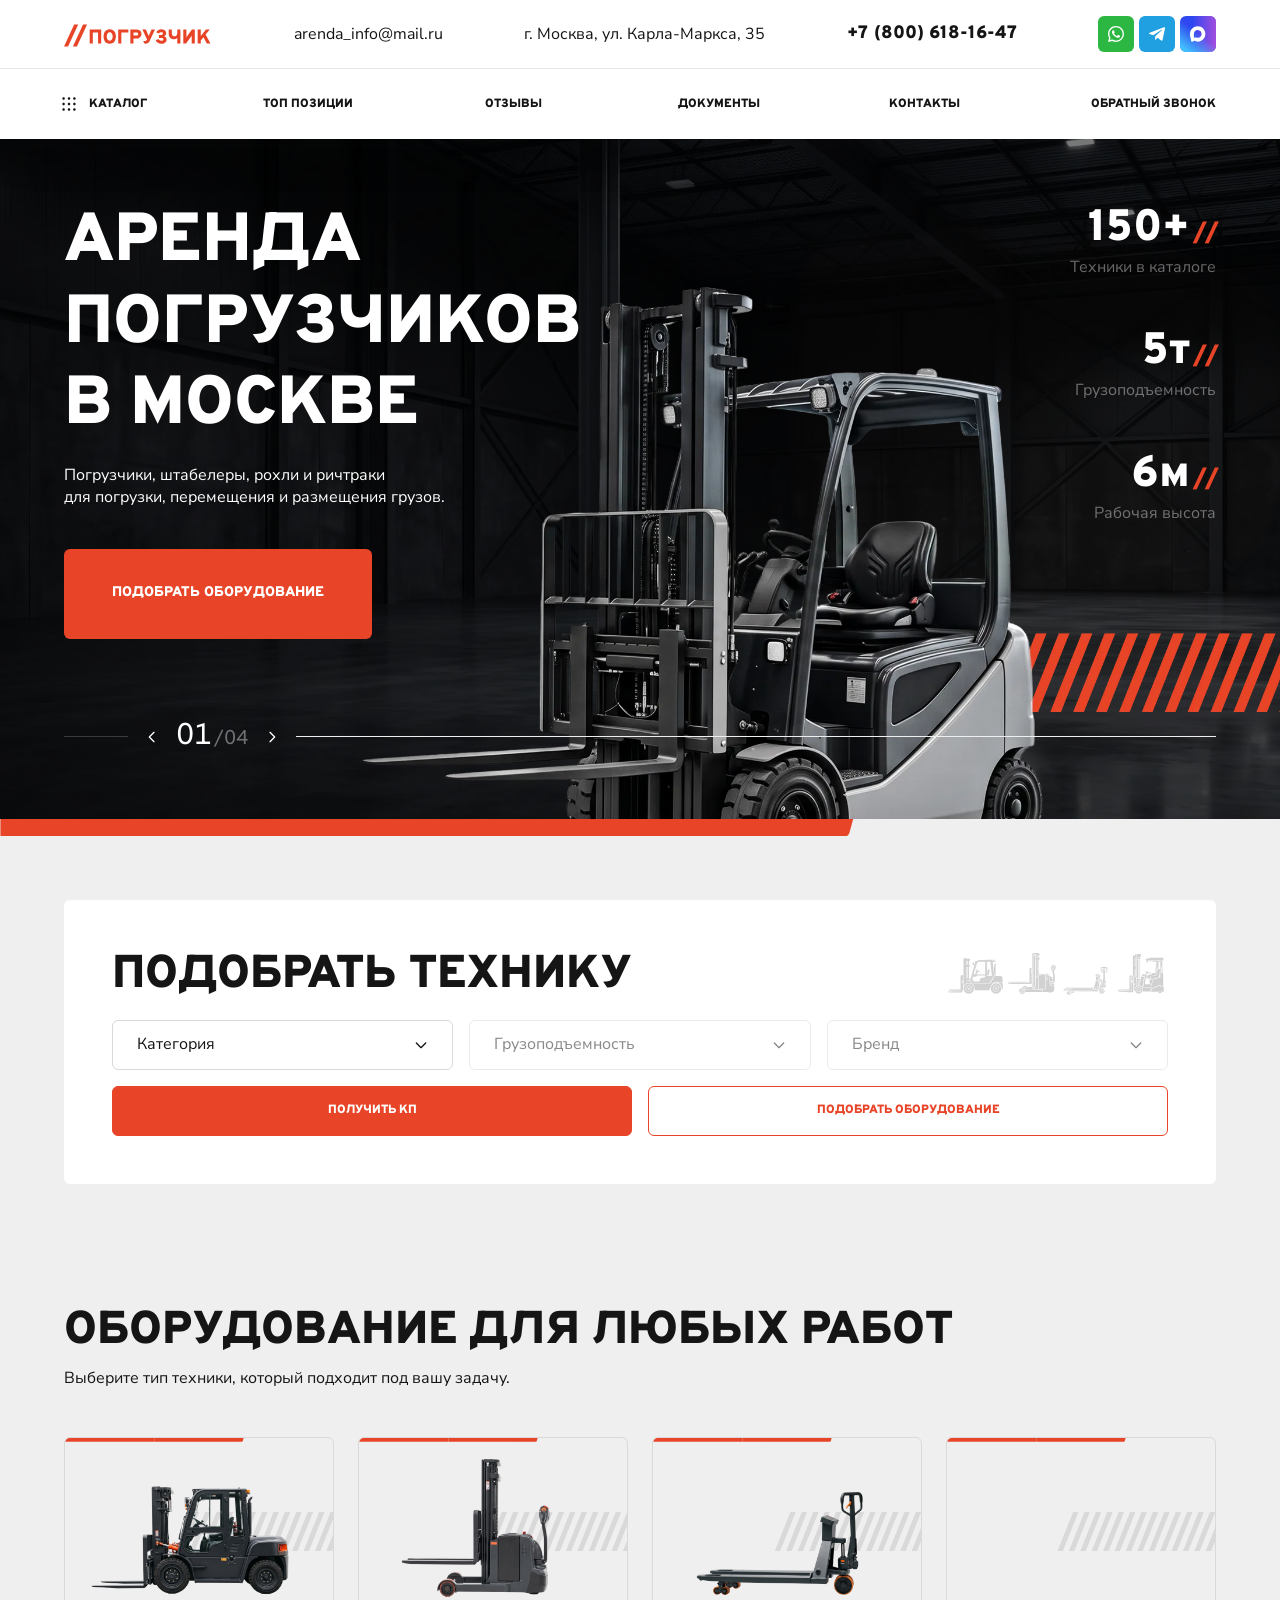
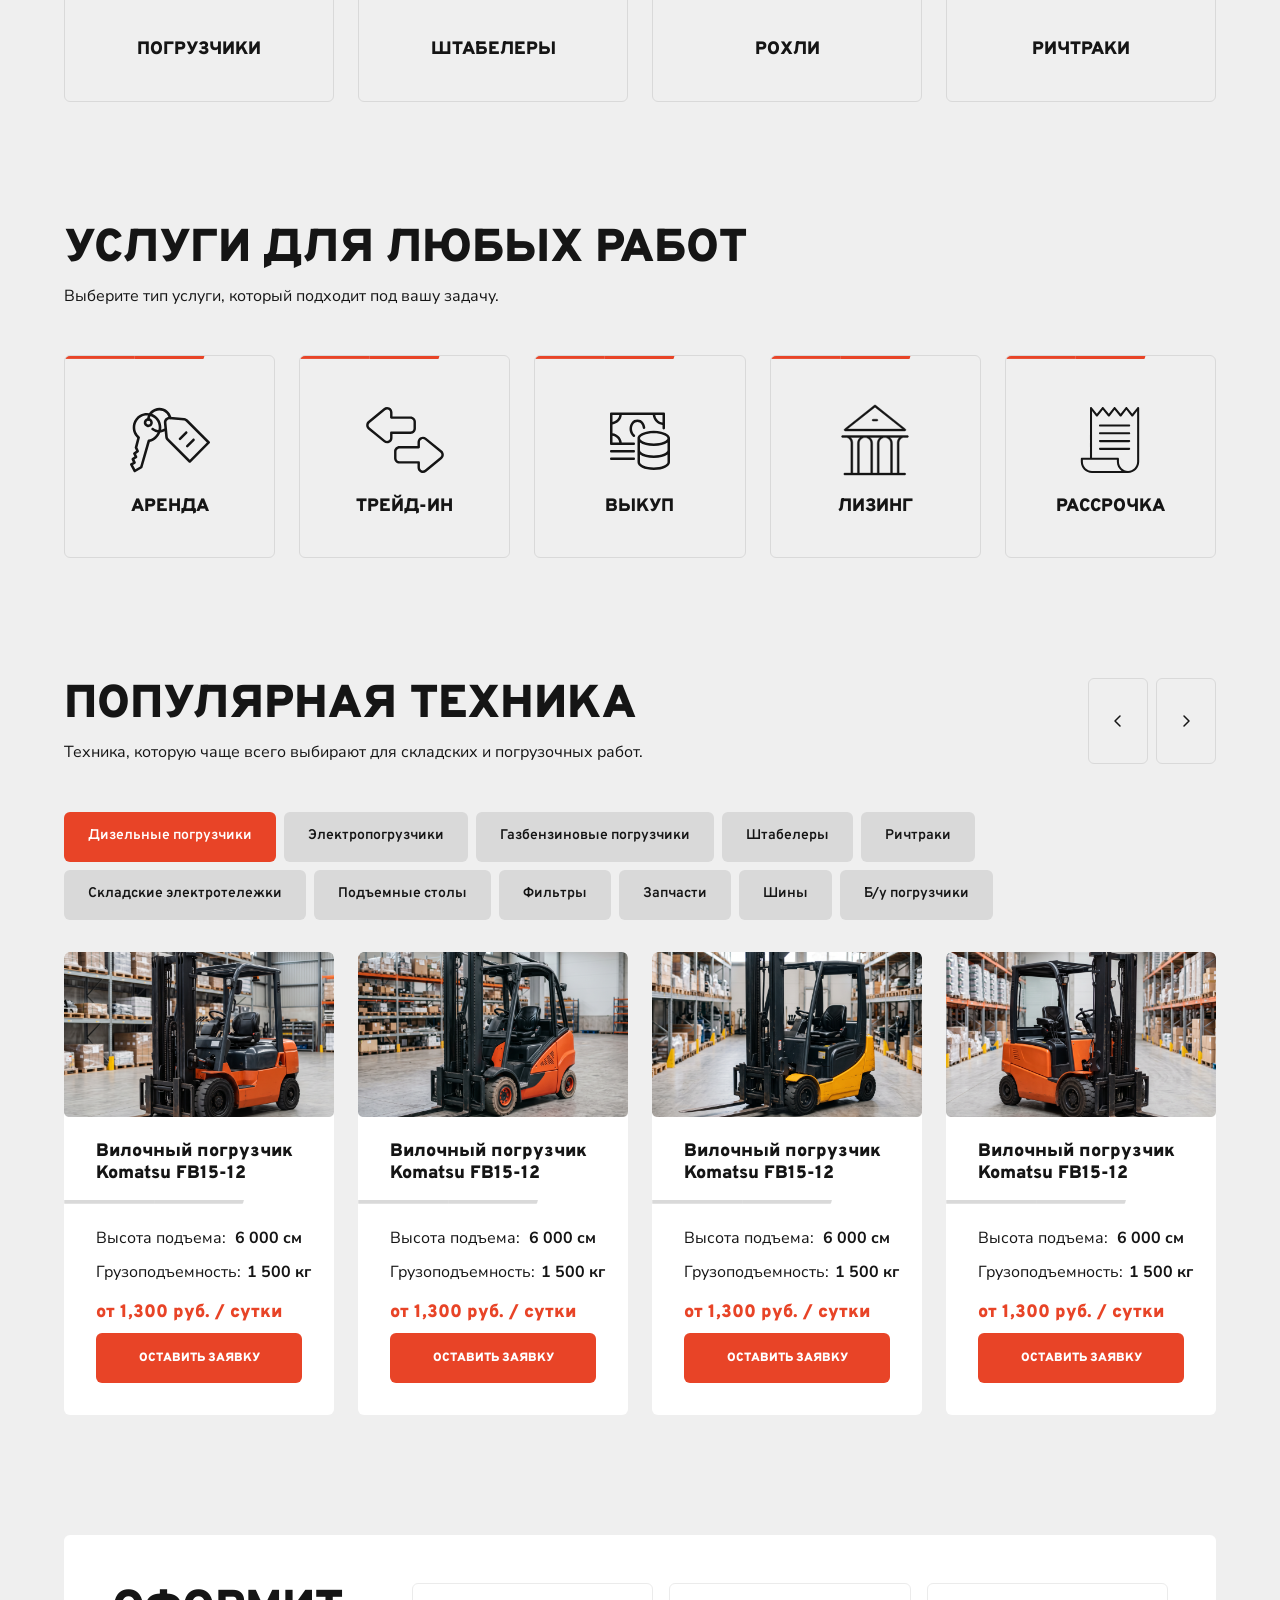
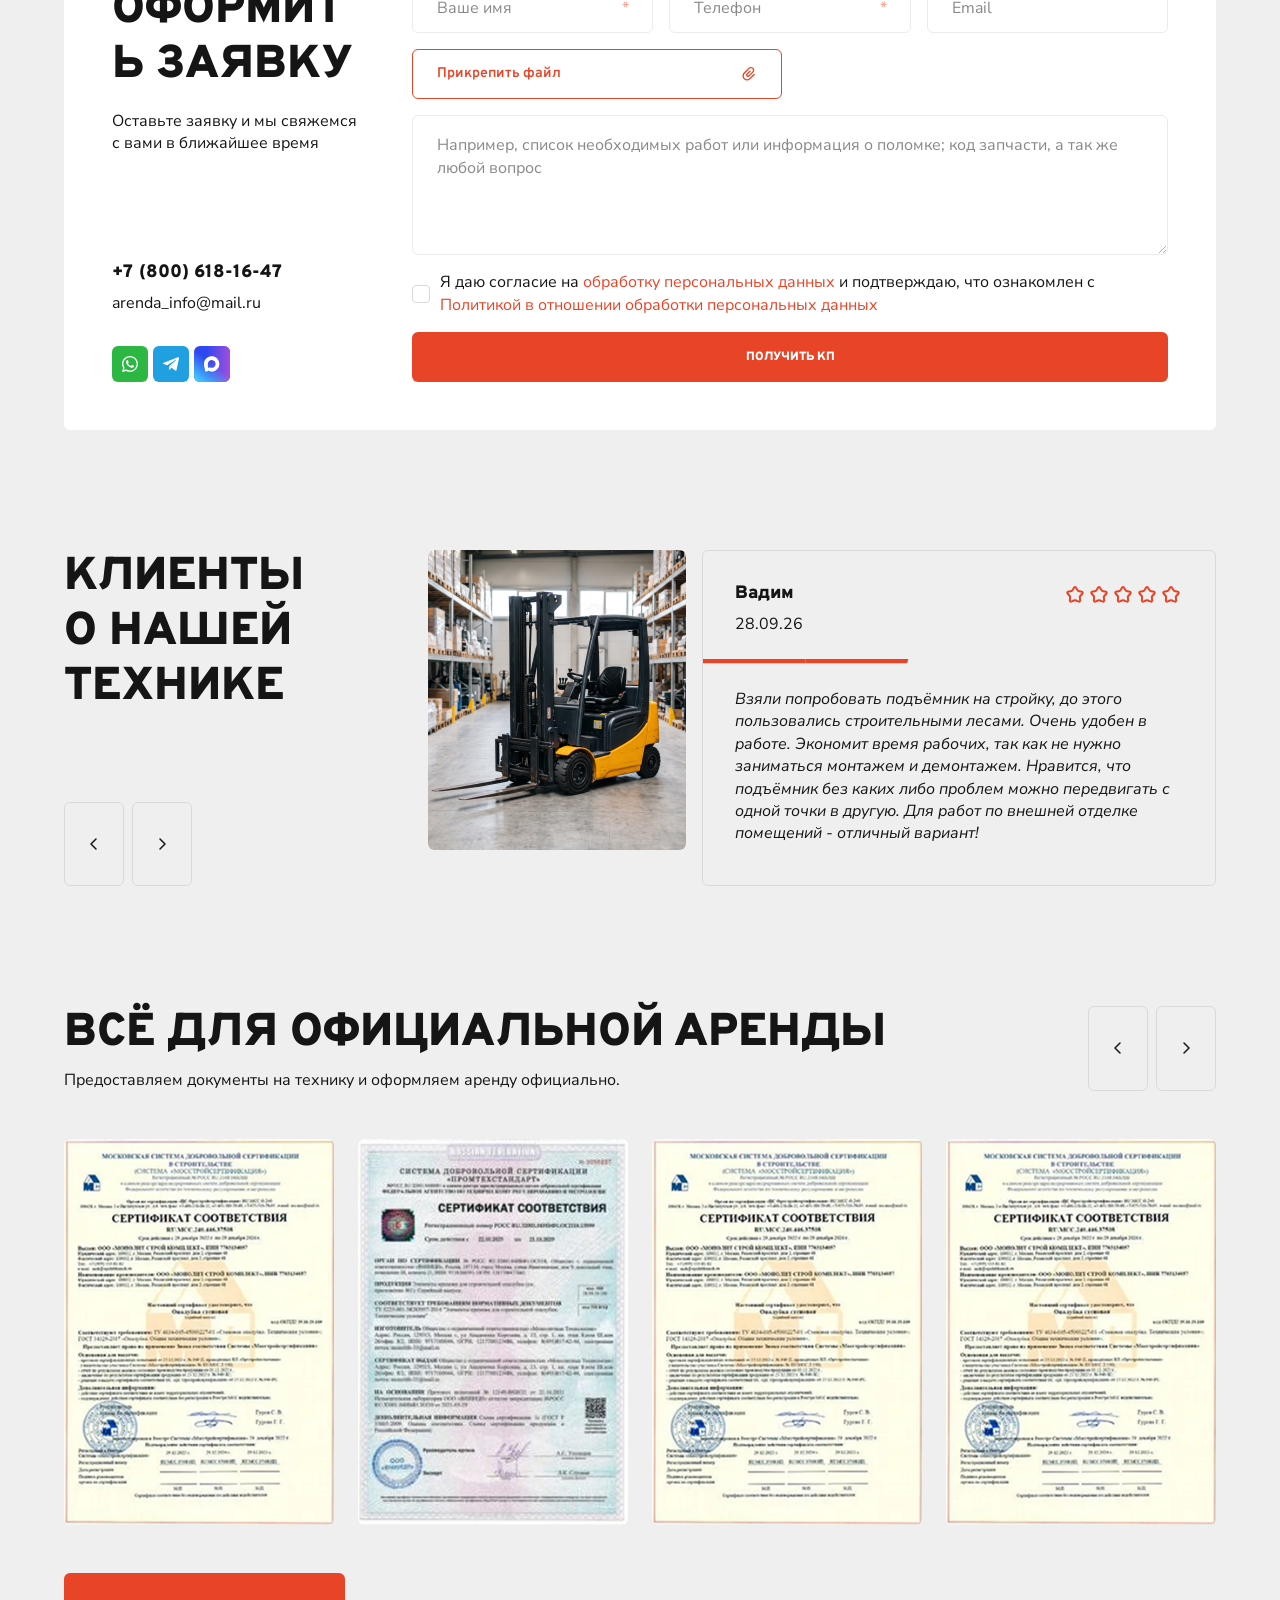
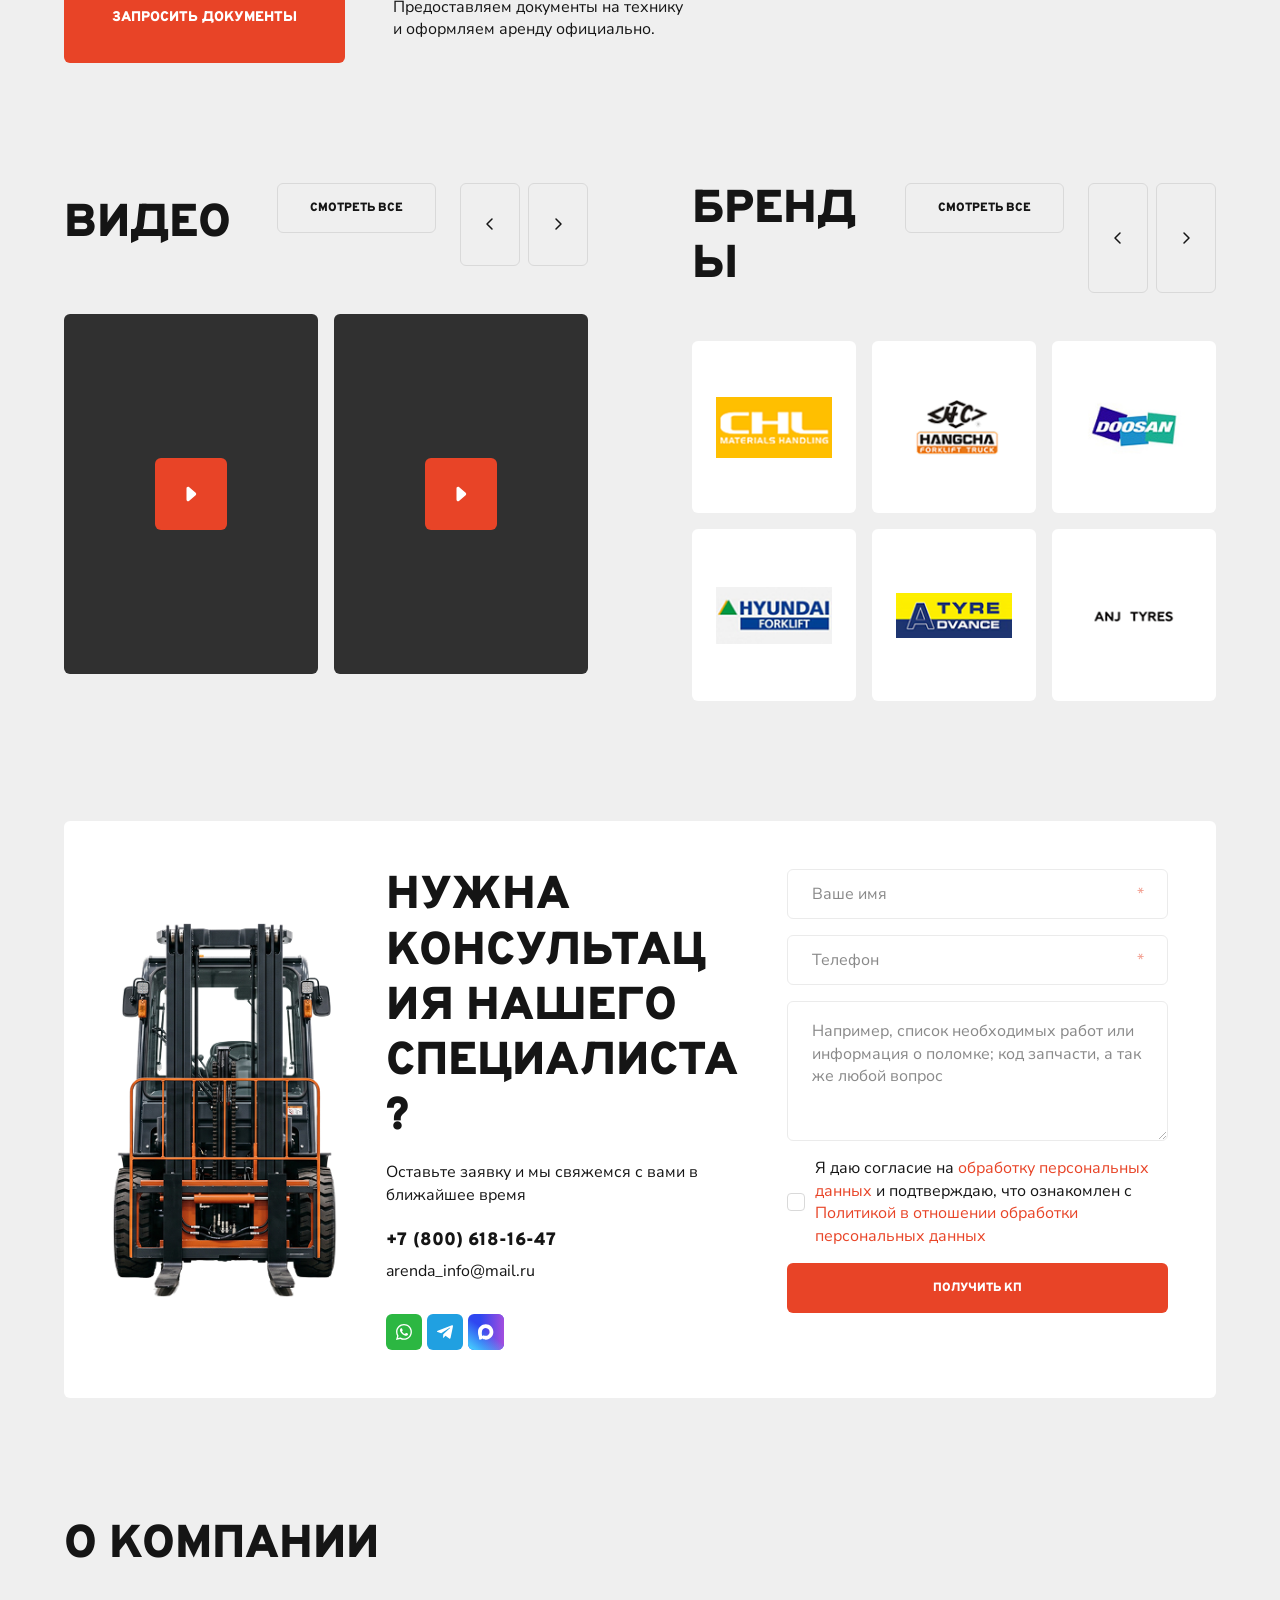
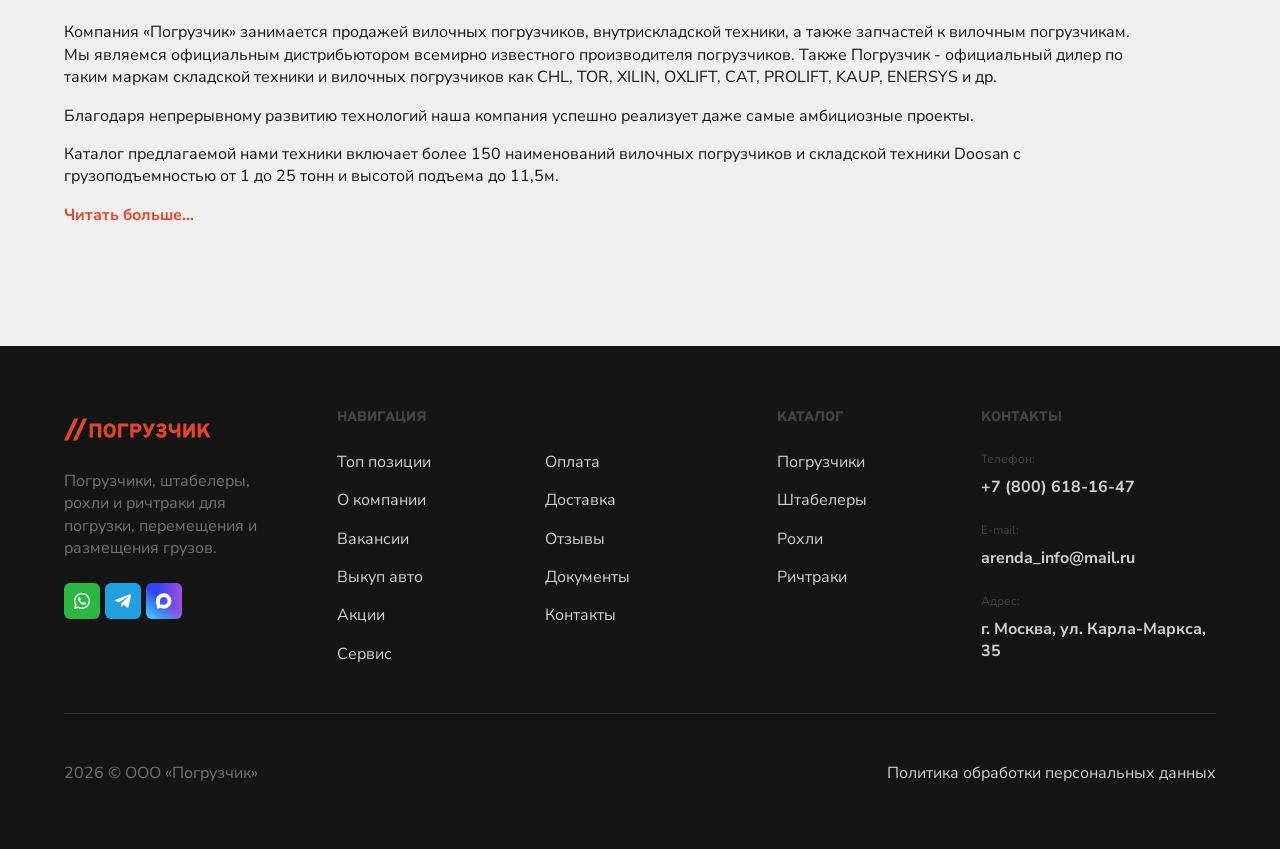
==== commit 4e3cf4ad: "Update equipment slide assets and add careers imagery" ====
--- a/index.html
+++ b/index.html
@@ -34,7 +34,7 @@
     <script src="assets/js/about.js?v=1" defer></script>
     <link rel="stylesheet" href="assets/css/blocks/footer.css?v=3">
     <script src="assets/js/header.js?v=2" defer></script>
-    <script src="assets/js/hero.js?v=4" defer></script>
+    <script src="assets/js/hero.js?v=5" defer></script>
     <script src="assets/js/equipment-form.js?v=1" defer></script>
   </head>
   <body>
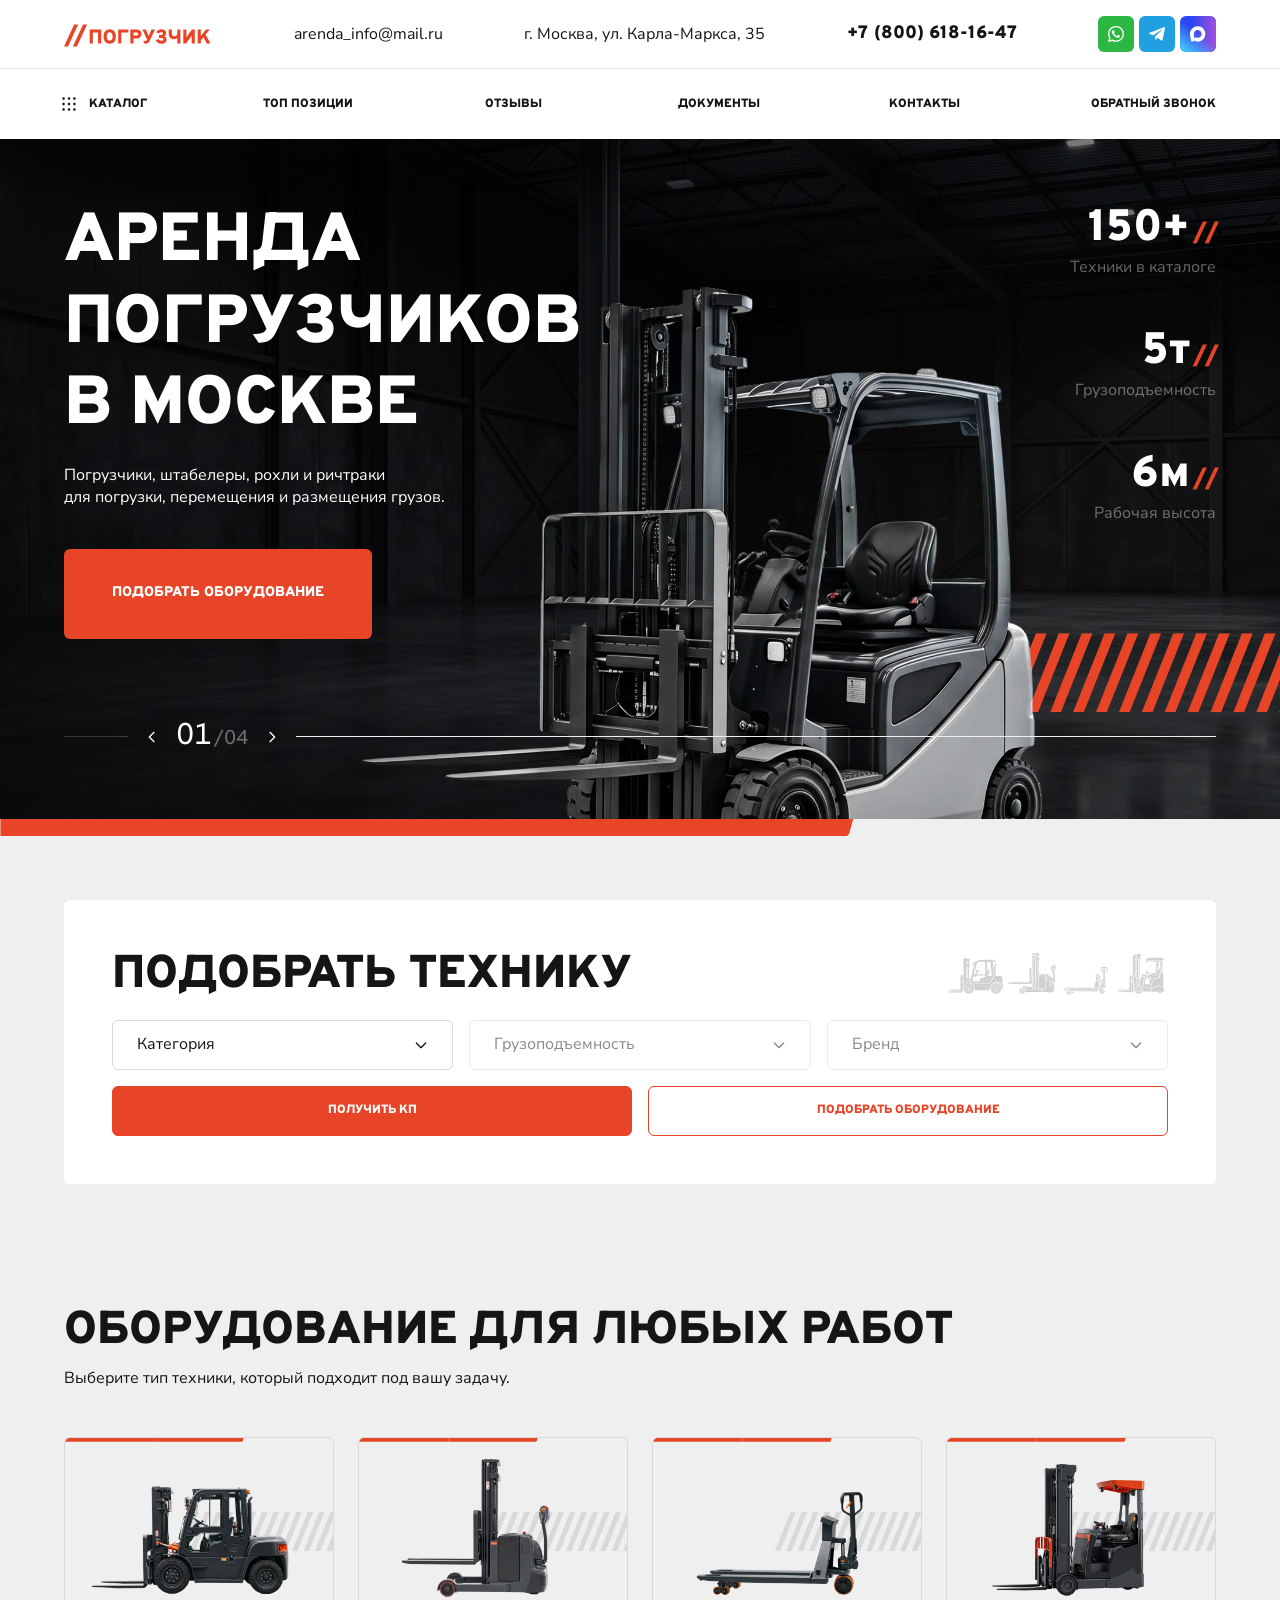
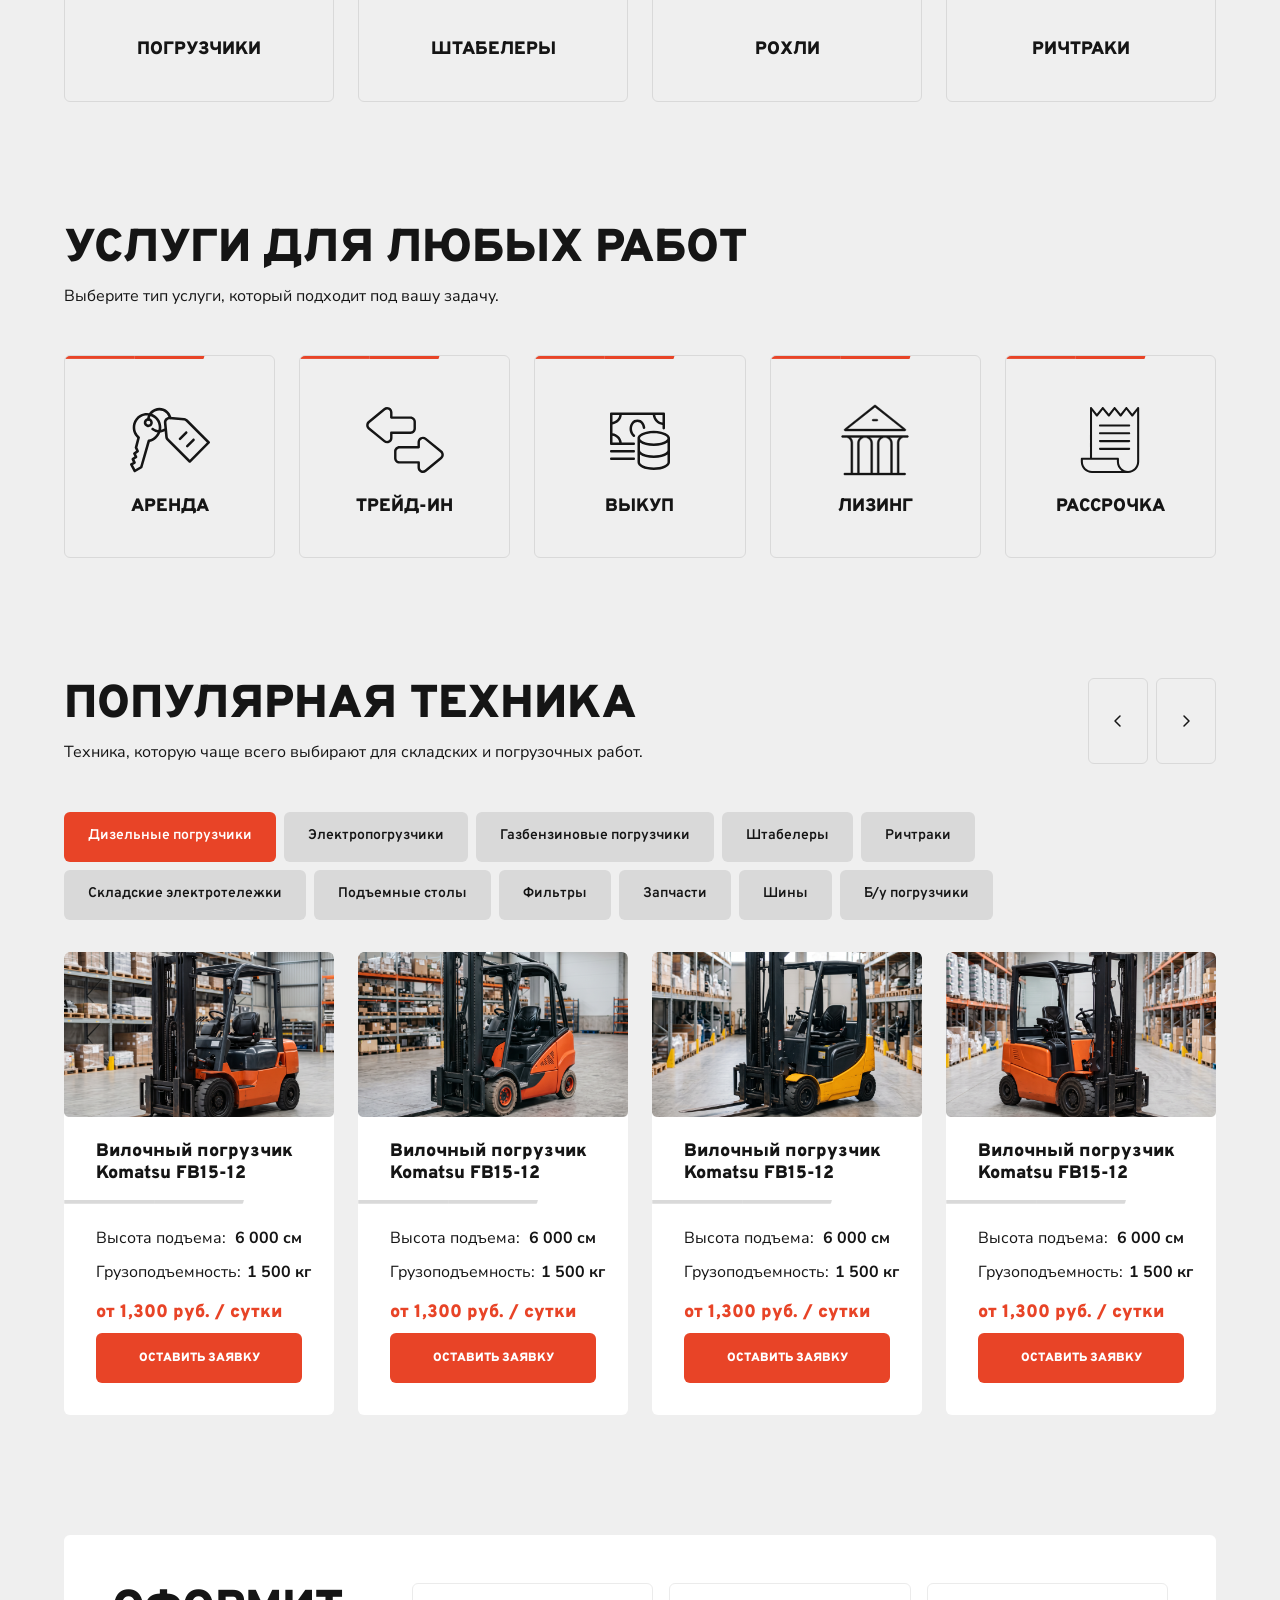
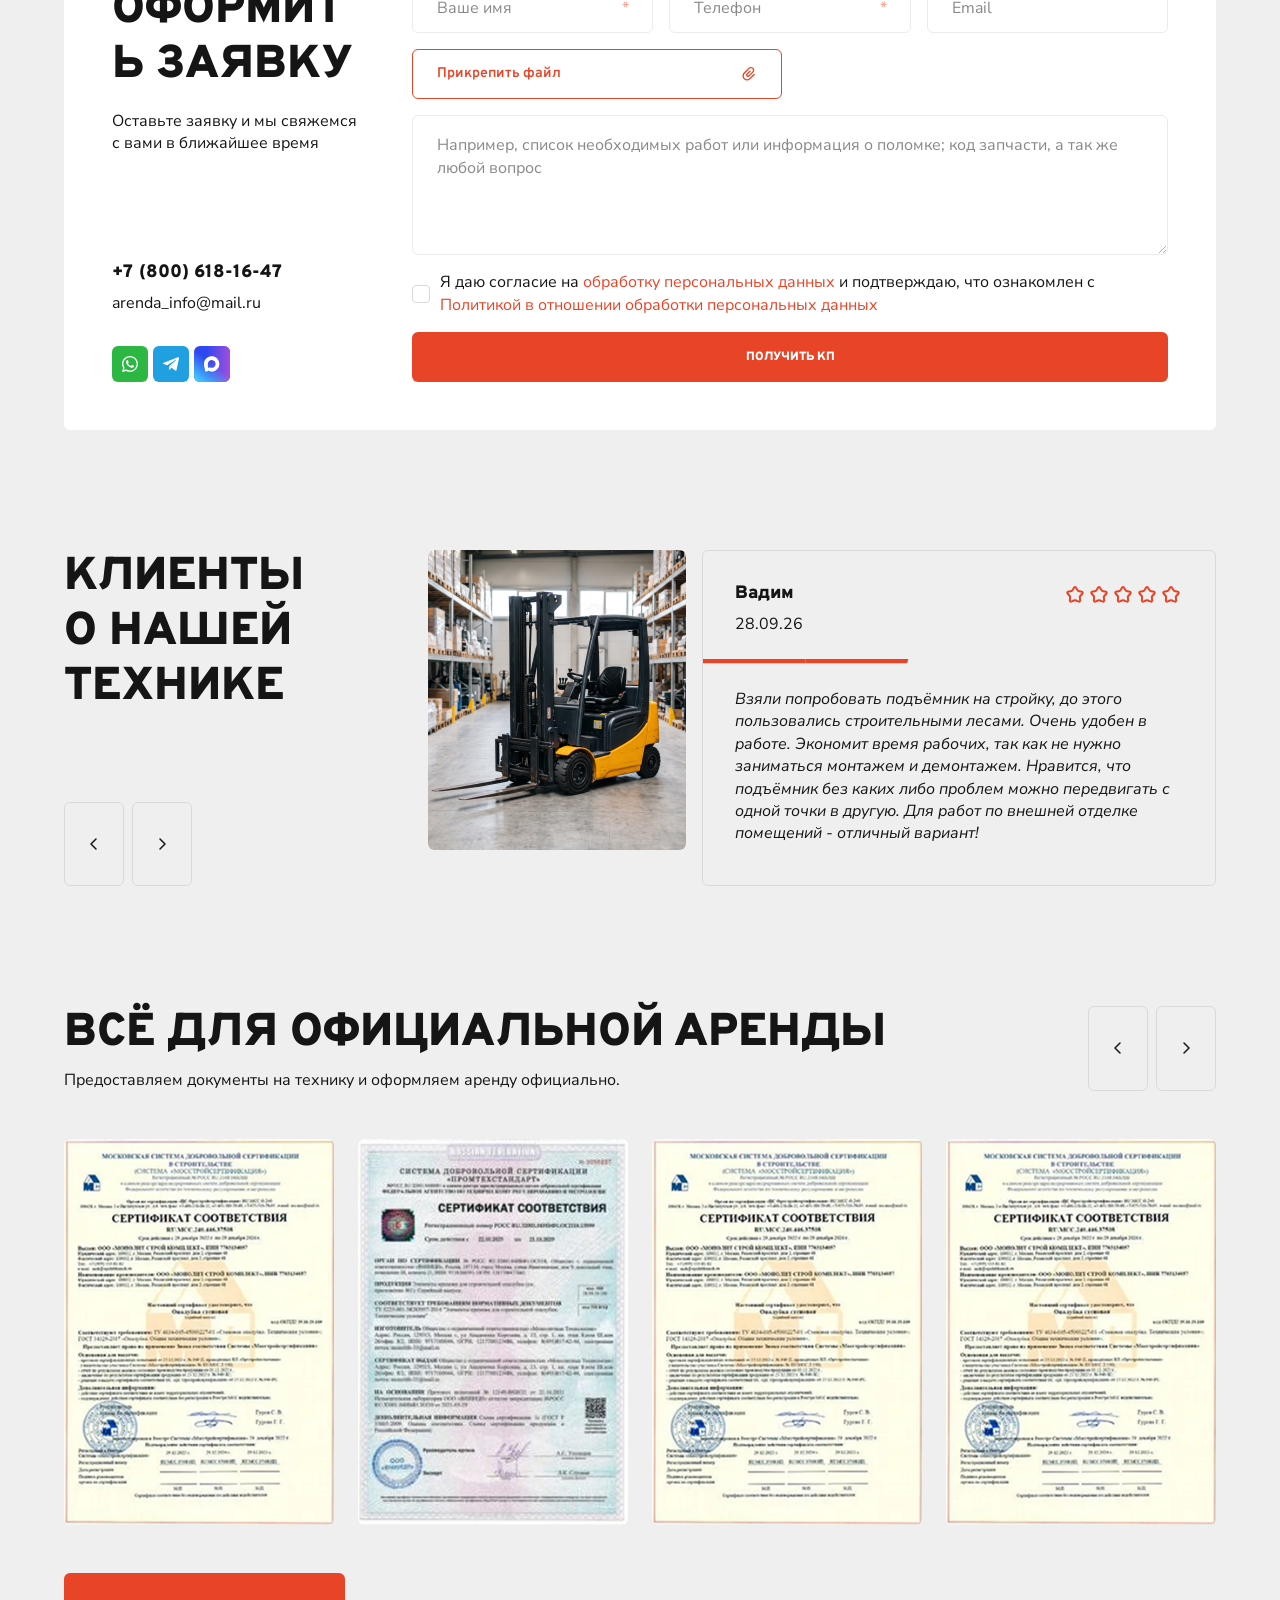
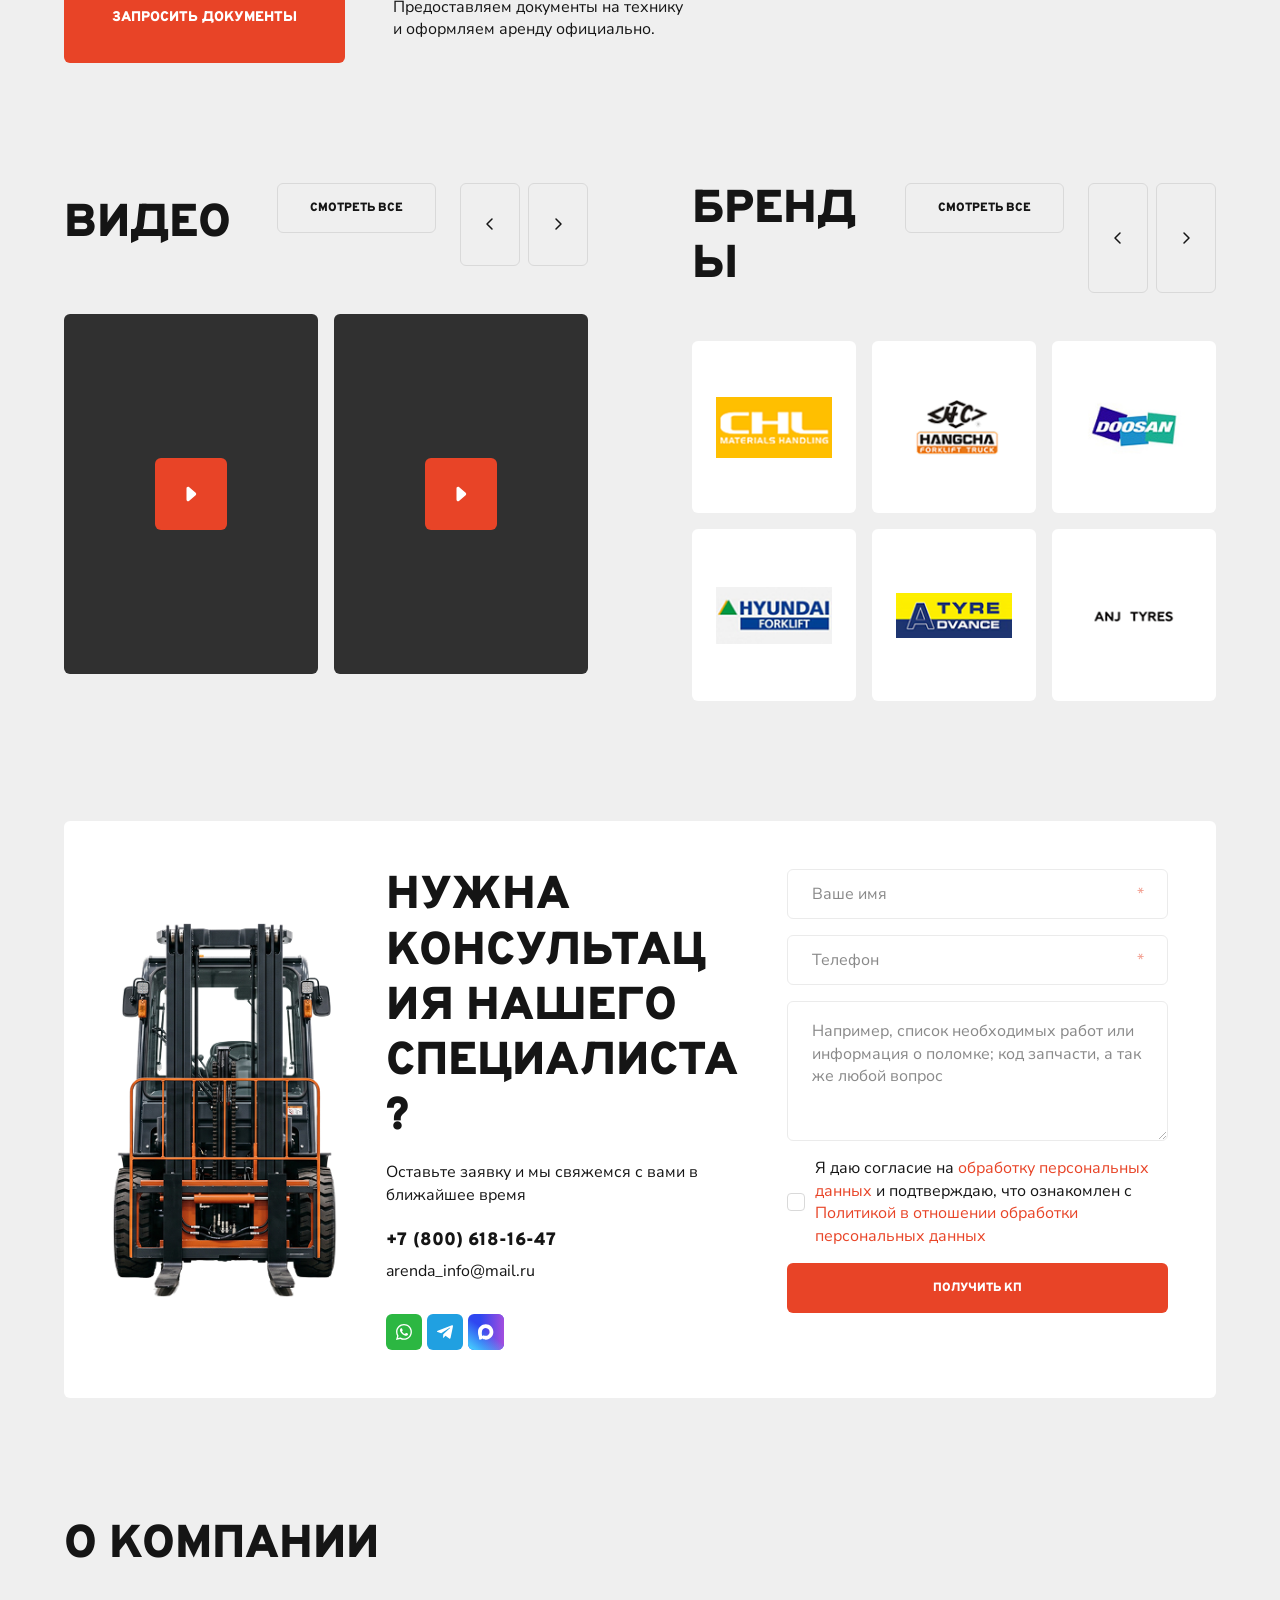
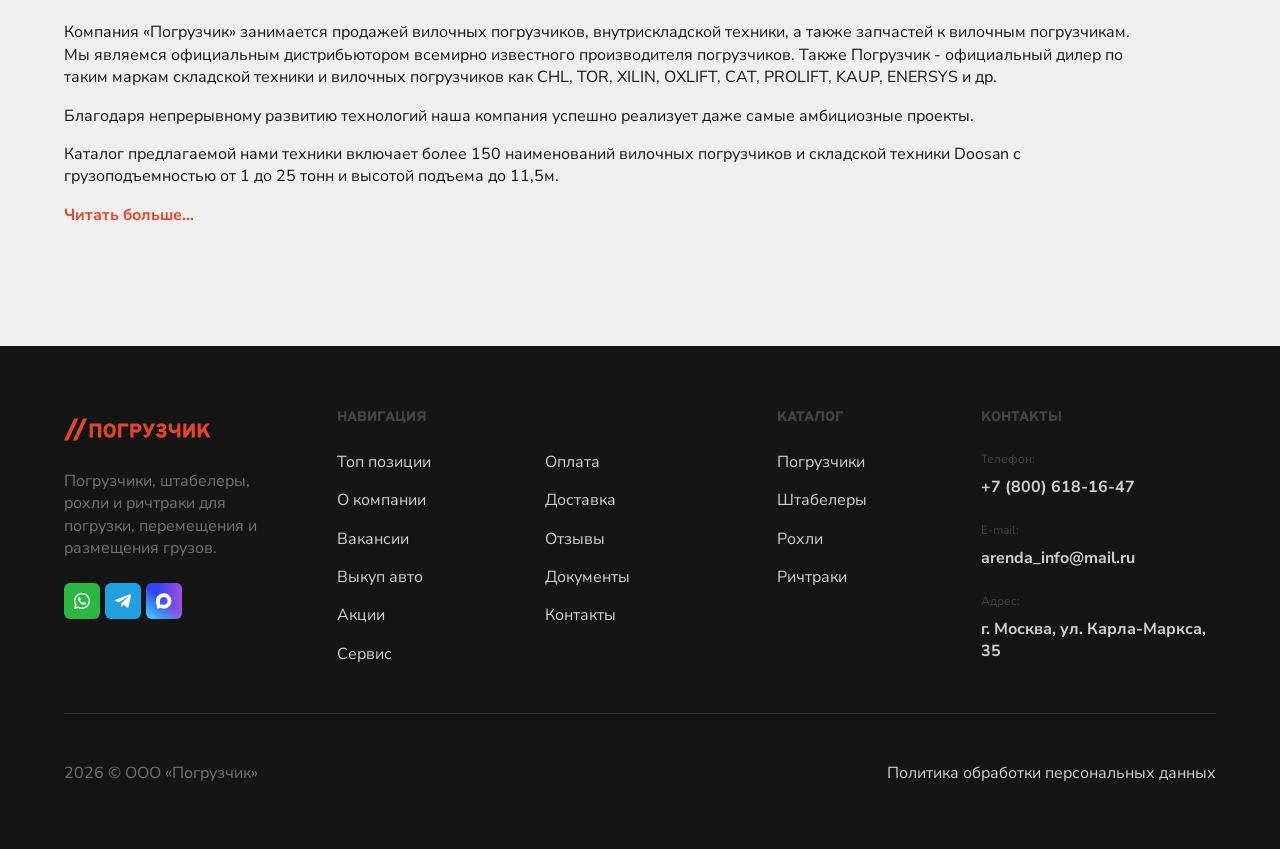
==== commit 6ac7ec04: "Apply inner page design feedback and improve buyout interactions" ====
--- a/index.html
+++ b/index.html
@@ -32,7 +32,7 @@
     <link rel="stylesheet" href="assets/css/blocks/consultation.css?v=1">
     <link rel="stylesheet" href="assets/css/blocks/about.css?v=2">
     <script src="assets/js/about.js?v=1" defer></script>
-    <link rel="stylesheet" href="assets/css/blocks/footer.css?v=3">
+    <link rel="stylesheet" href="assets/css/blocks/footer.css?v=4">
     <script src="assets/js/header.js?v=2" defer></script>
     <script src="assets/js/hero.js?v=5" defer></script>
     <script src="assets/js/equipment-form.js?v=1" defer></script>
--- a/assets/css/blocks/footer.css
+++ b/assets/css/blocks/footer.css
@@ -23,6 +23,7 @@
   .site-footer__bottom { margin-top: 32px; padding-top: 24px; }
 }
 @media (max-width: 767px) {
+  .site-footer__navigation-columns { grid-template-columns: minmax(0, 1fr); }
   .site-footer__columns { grid-template-columns: minmax(0, 1fr); gap: 48px; text-align: center; }
   .site-footer__brand, .site-footer__links { align-items: center; }
   .site-footer__brand { gap: 24px; }
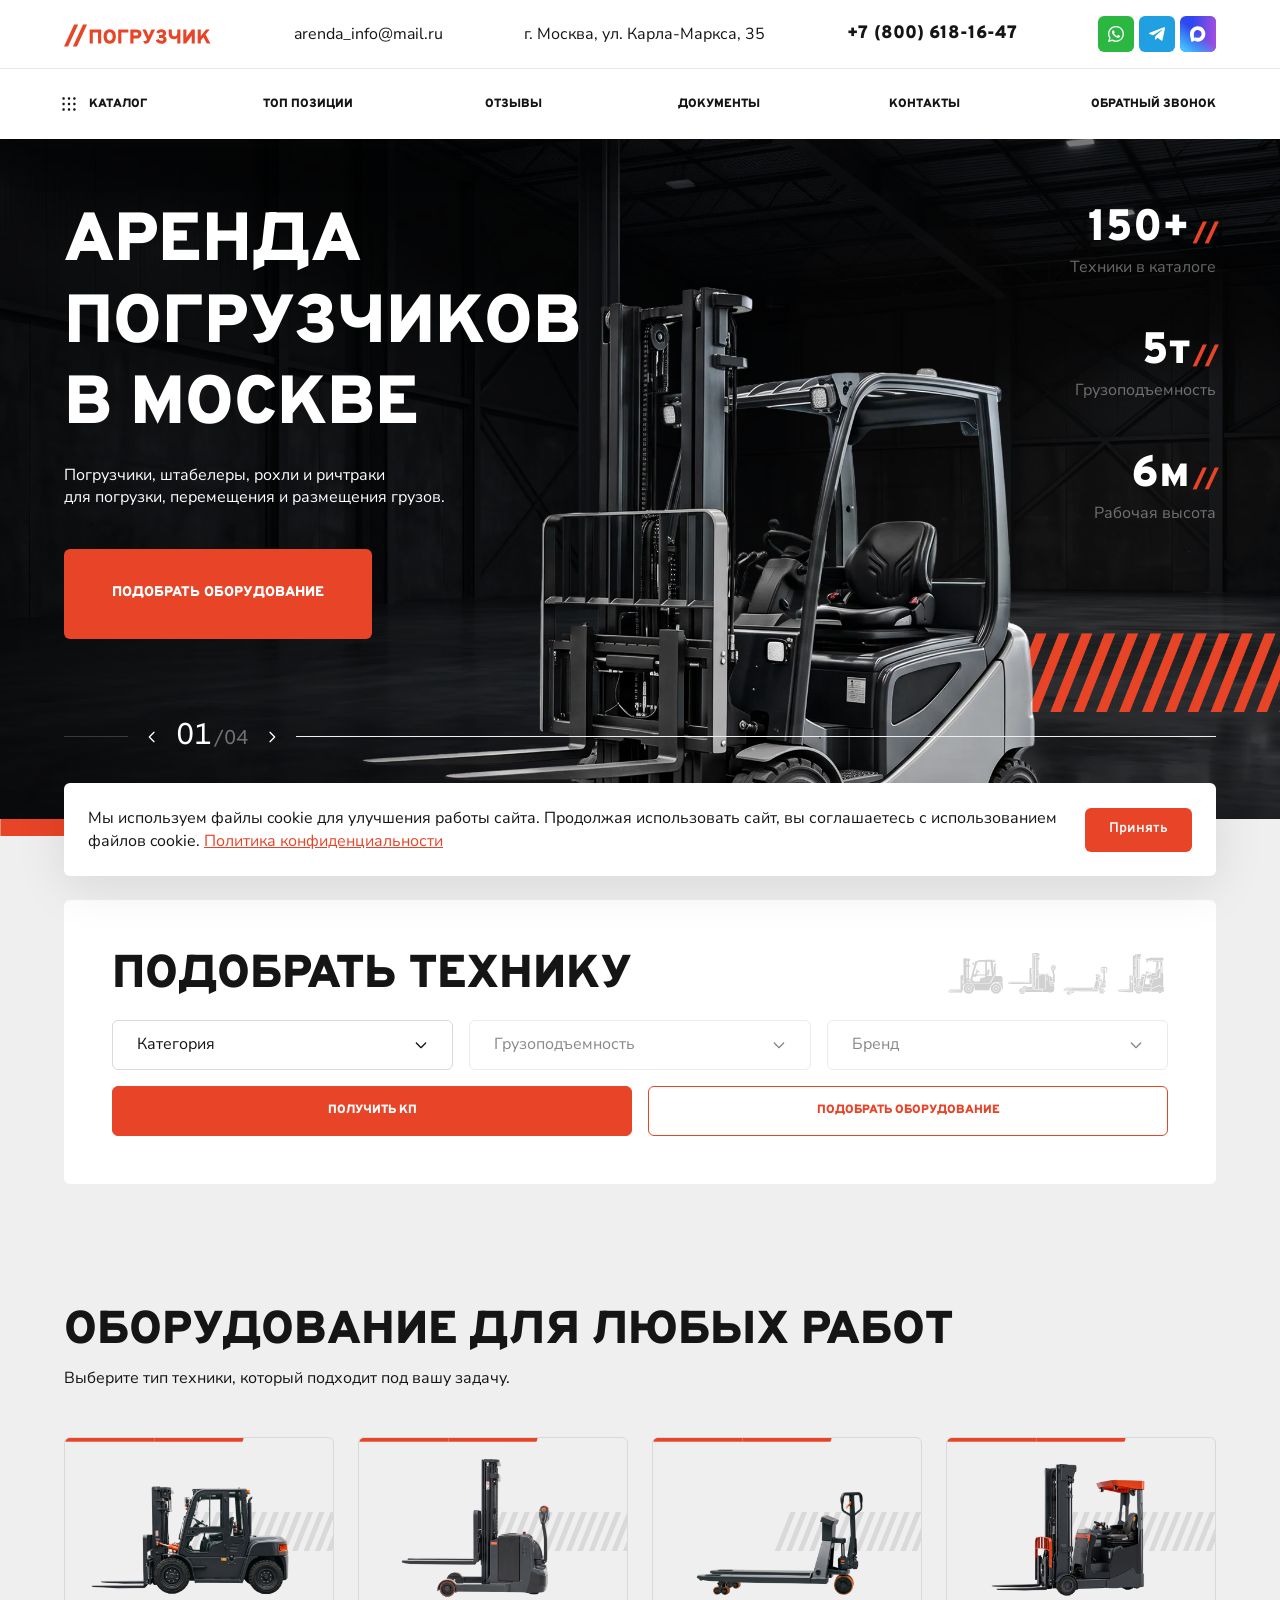
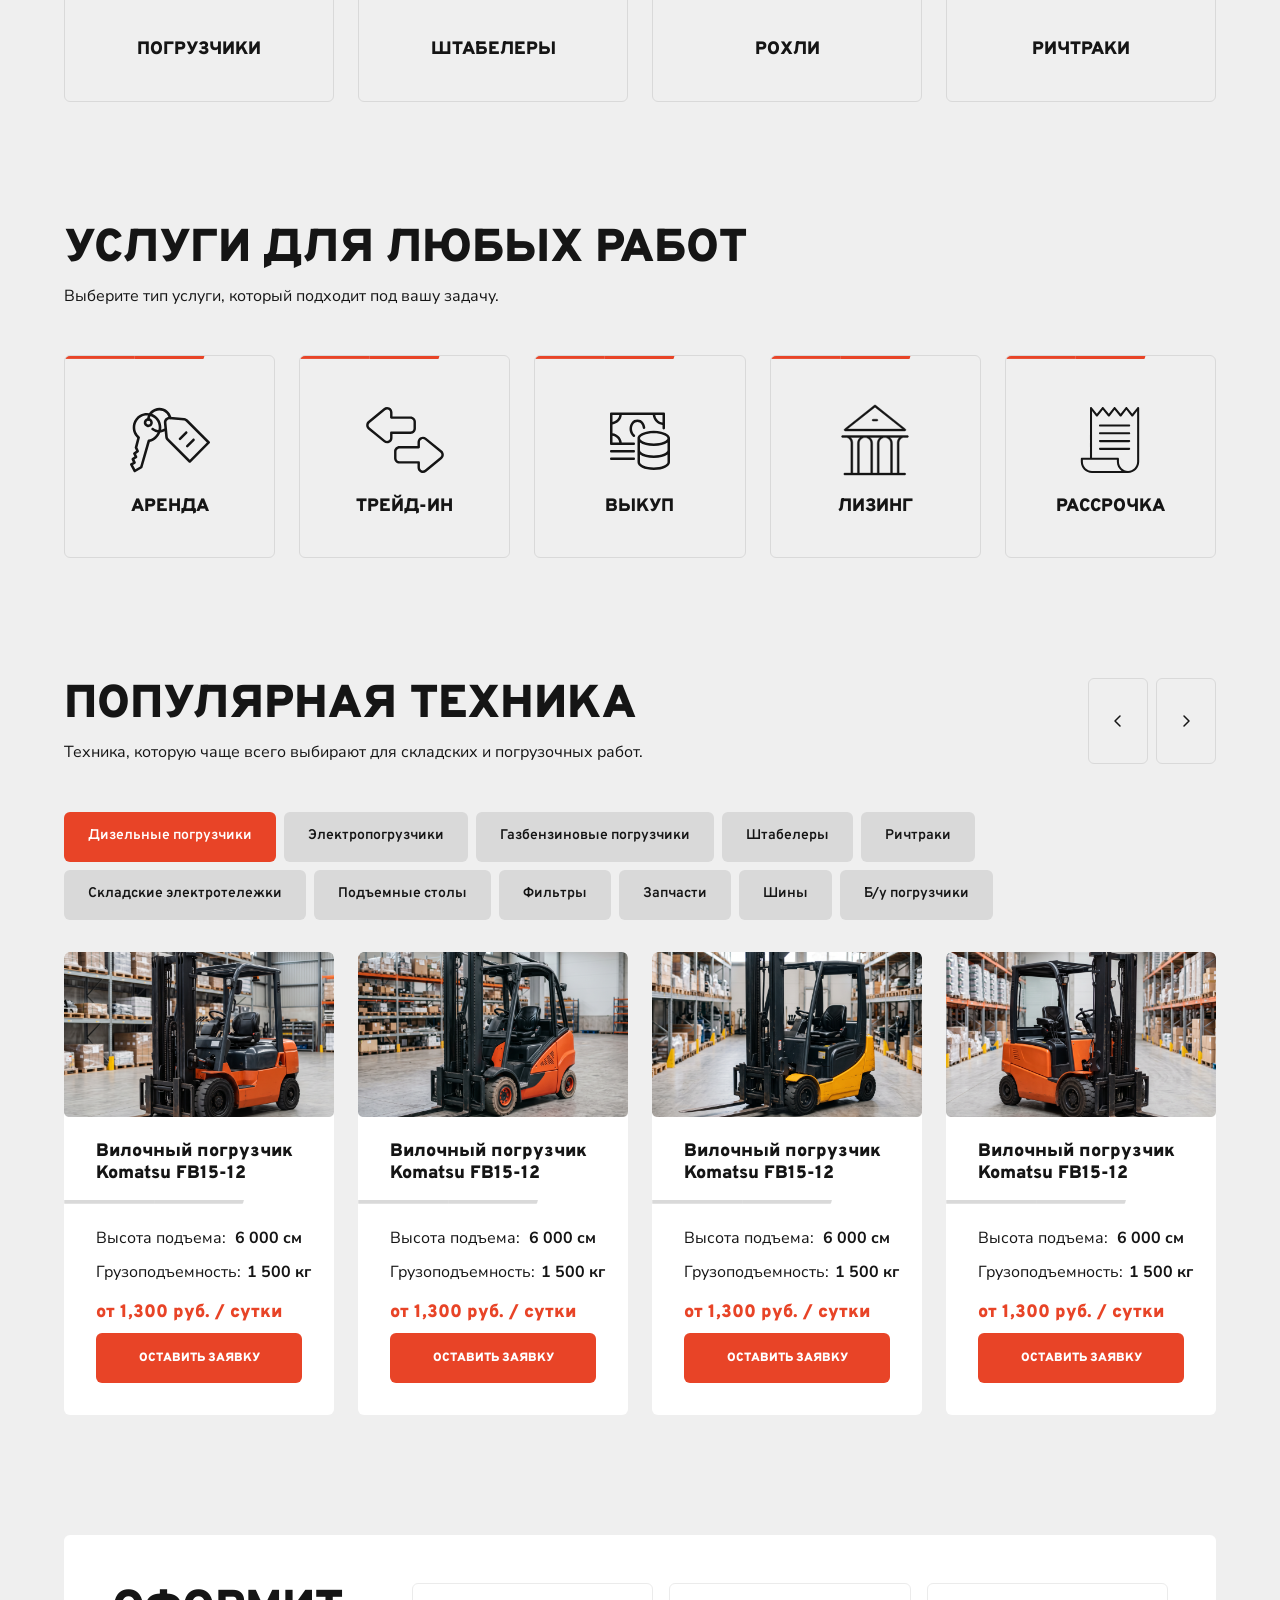
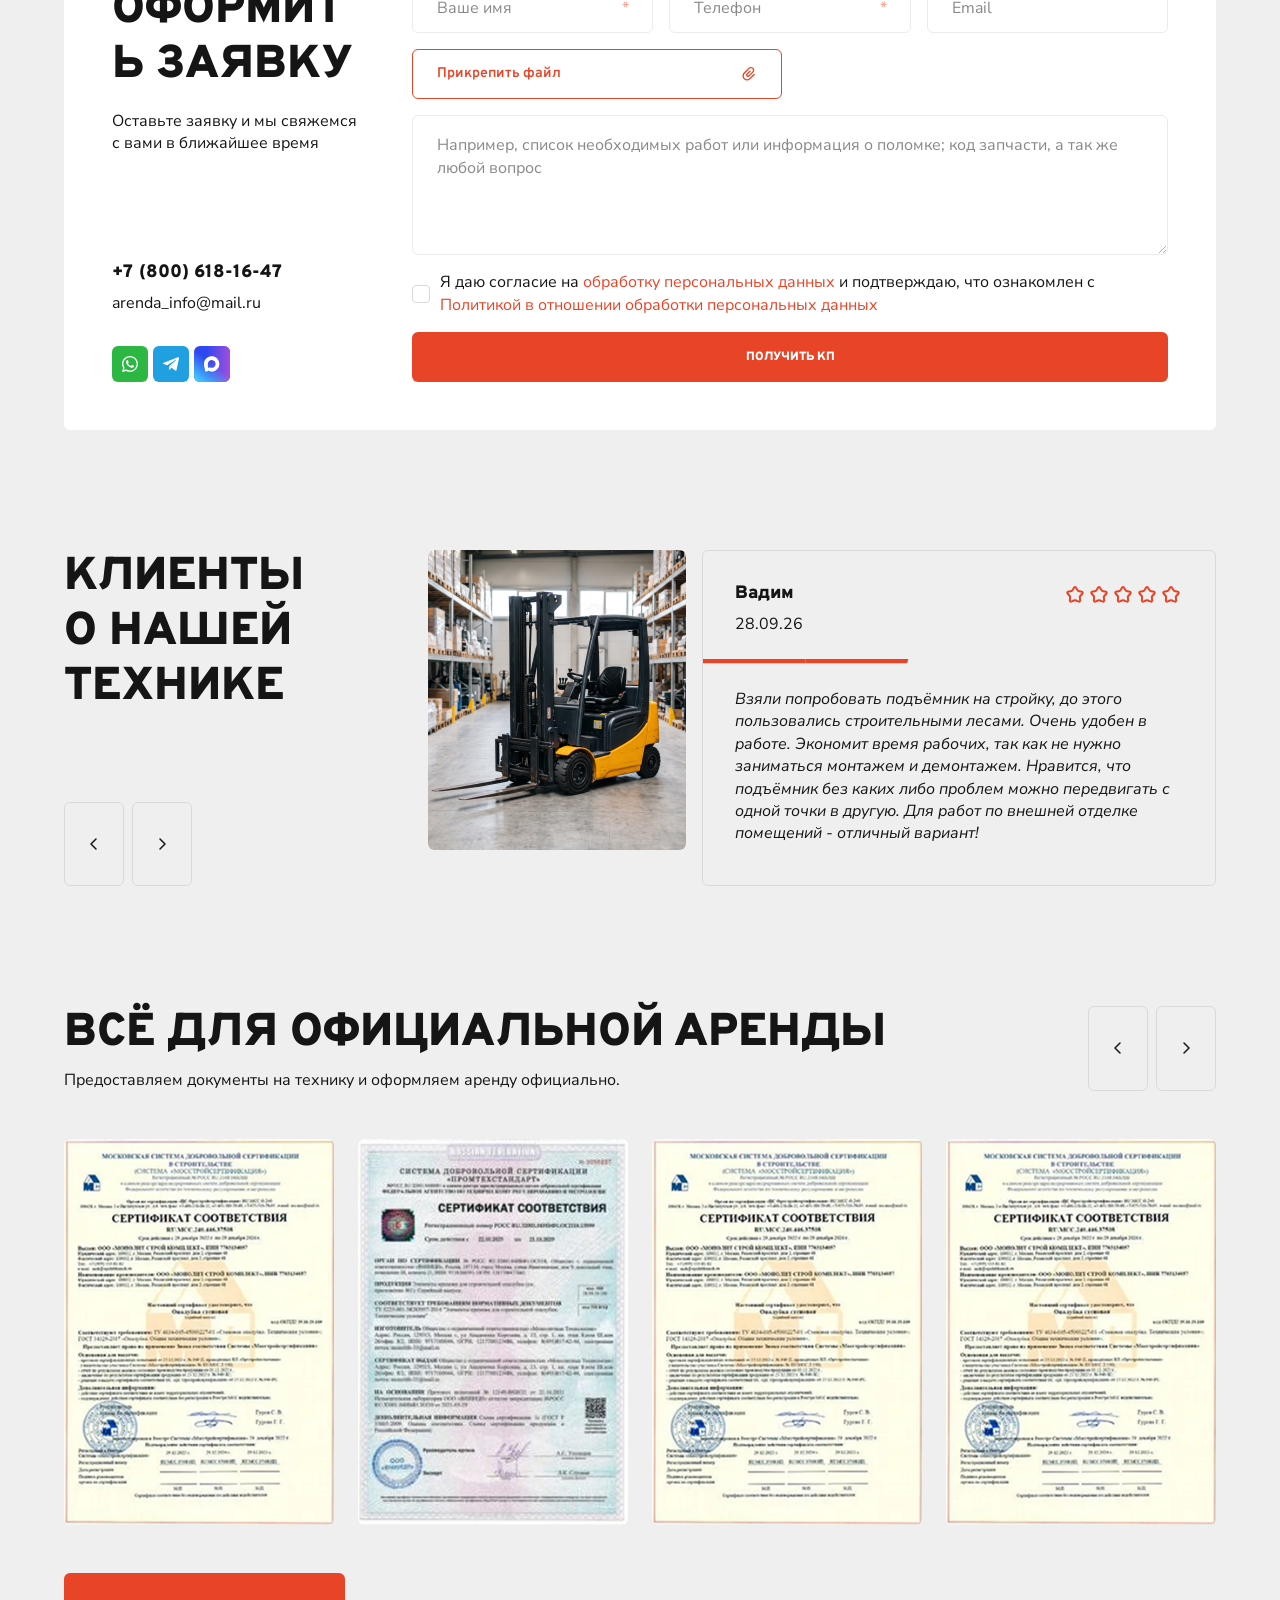
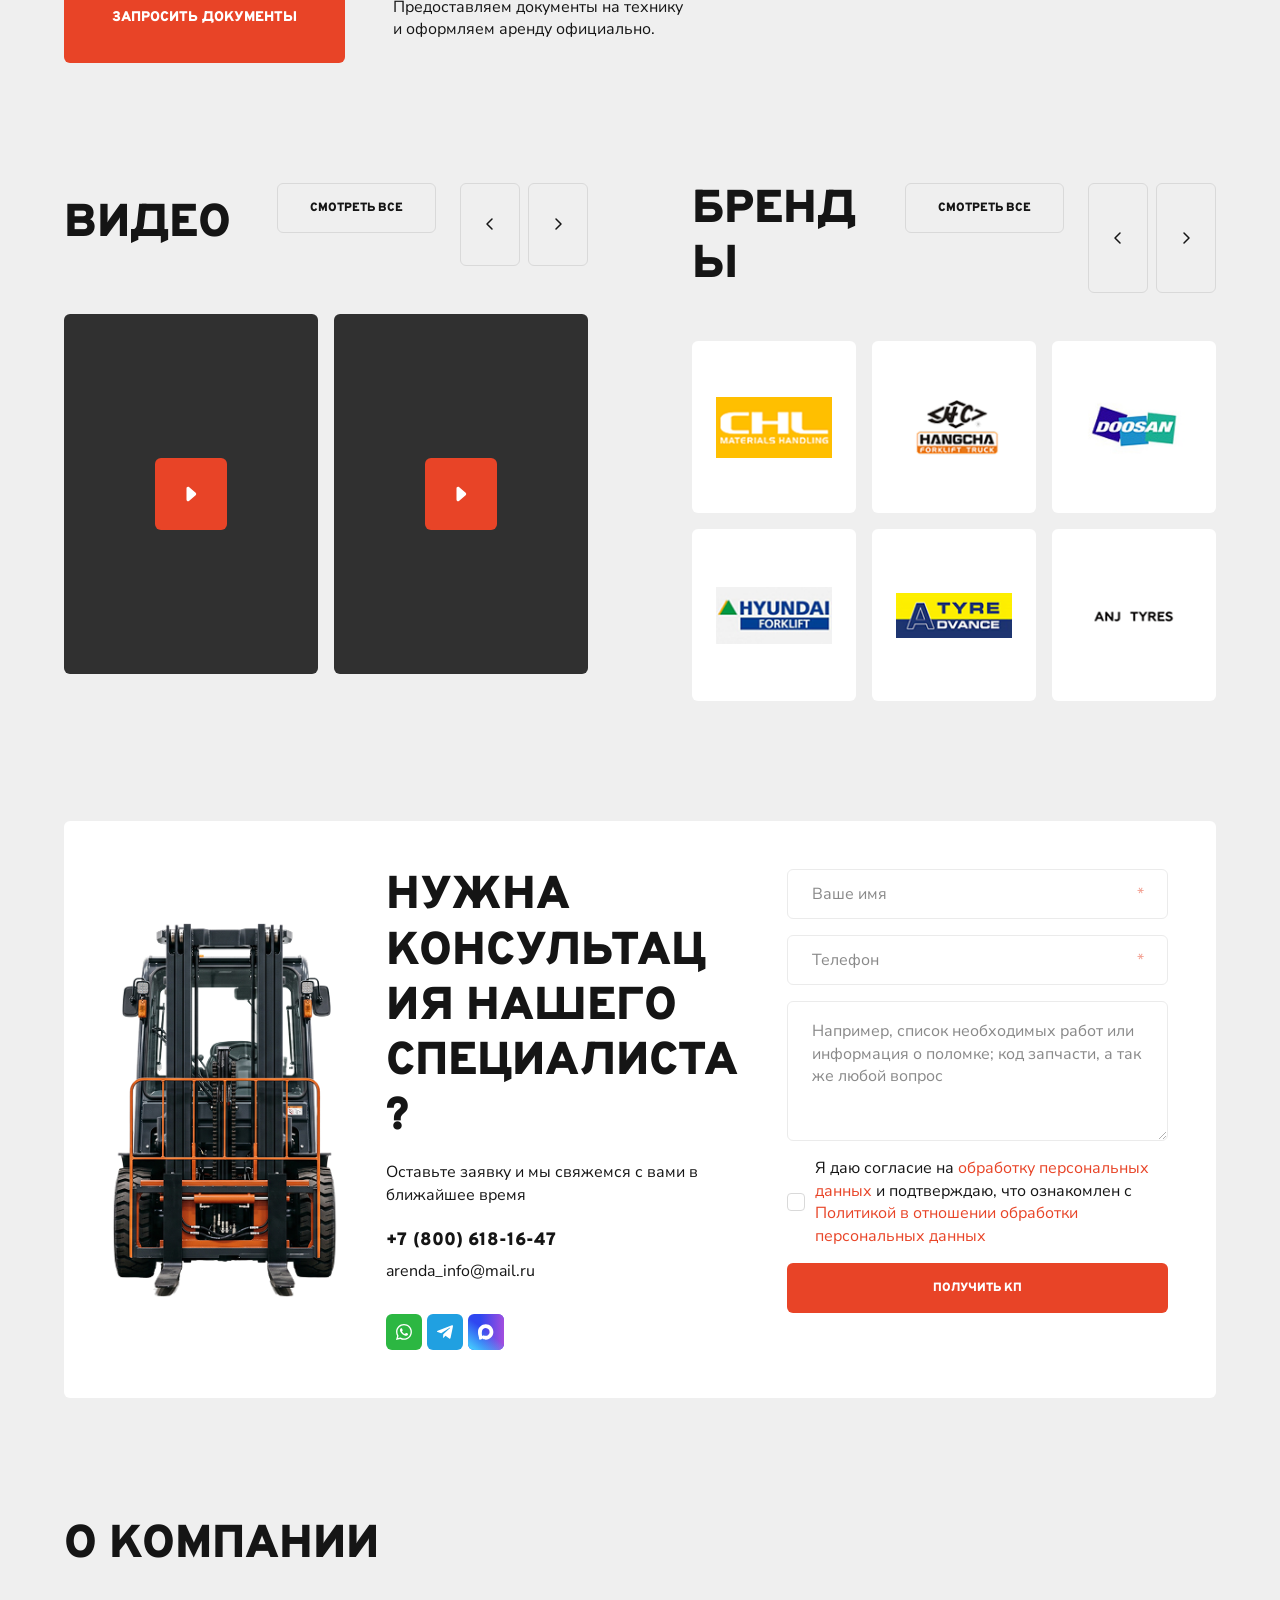
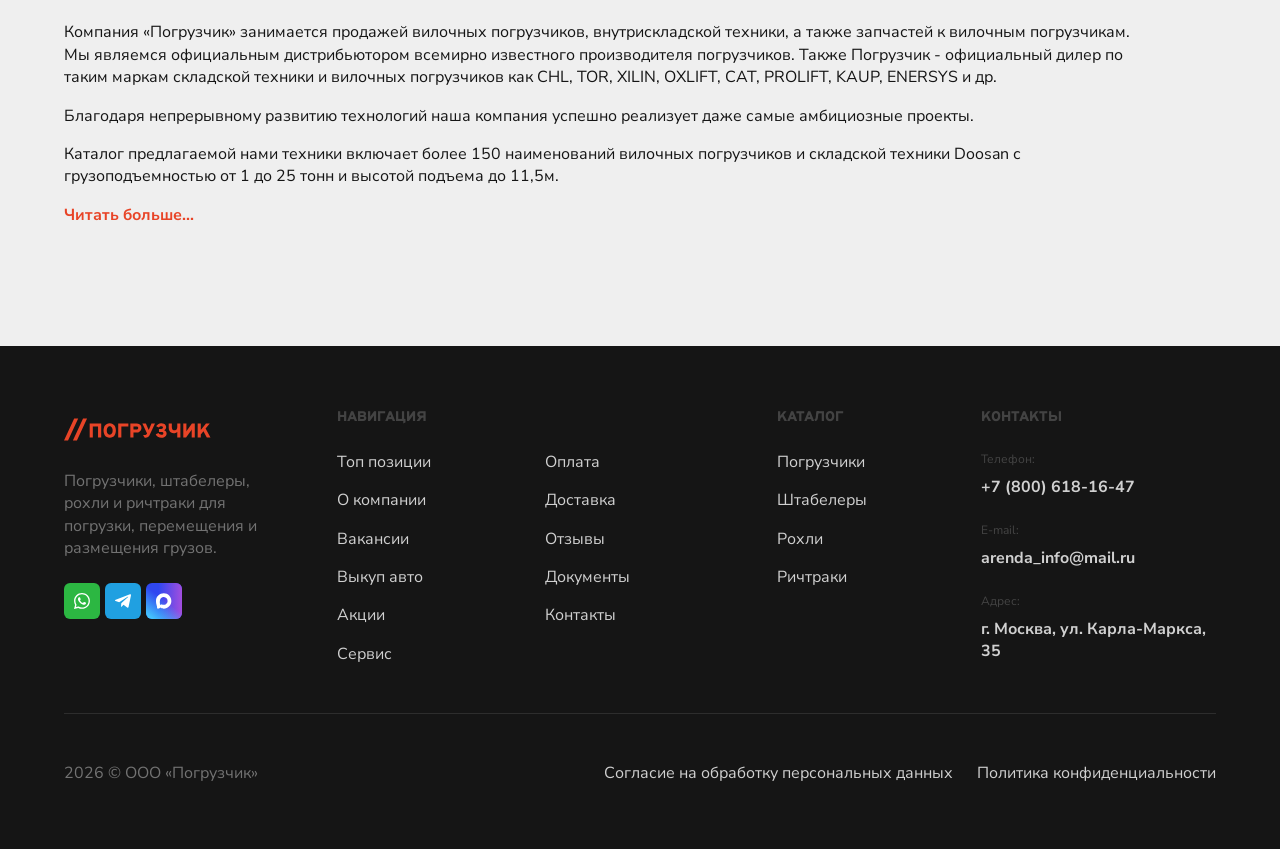
==== commit 5b2dfb25: "Add draft privacy documents and persistent cookie notice" ====
--- a/index.html
+++ b/index.html
@@ -13,7 +13,7 @@
     <link rel="stylesheet" href="assets/css/blocks/header.css?v=6">
     <link rel="preload" as="image" href="assets/images/hero1pogr-converted.webp" fetchpriority="high">
     <link rel="preload" as="image" href="assets/images/hero1-bg-converted.webp" fetchpriority="high">
-    <link rel="stylesheet" href="assets/css/blocks/hero.css?v=4">
+    <link rel="stylesheet" href="assets/css/blocks/hero.css?v=5">
     <link rel="stylesheet" href="assets/css/blocks/equipment-form.css?v=2">
     <link rel="stylesheet" href="assets/css/blocks/equipment-types.css?v=1">
     <link rel="stylesheet" href="assets/css/blocks/services.css?v=1">
@@ -32,11 +32,12 @@
     <link rel="stylesheet" href="assets/css/blocks/consultation.css?v=1">
     <link rel="stylesheet" href="assets/css/blocks/about.css?v=2">
     <script src="assets/js/about.js?v=1" defer></script>
-    <link rel="stylesheet" href="assets/css/blocks/footer.css?v=4">
+    <link rel="stylesheet" href="assets/css/blocks/footer.css?v=5">
     <script src="assets/js/header.js?v=2" defer></script>
     <script src="assets/js/hero.js?v=5" defer></script>
     <script src="assets/js/equipment-form.js?v=1" defer></script>
-  </head>
+  <link rel="stylesheet" href="assets/css/blocks/cookie.css?v=1"><script src="assets/js/cookie.js?v=1" defer></script>
+</head>
   <body>
     <a class="skip-link" href="#main">Перейти к содержимому</a>
     <div class="header-placeholder">
@@ -384,7 +385,7 @@
             <label class="application__message-label"><span class="visually-hidden">Комментарий к заявке</span><textarea class="application__message p1" name="message" placeholder="Например, список необходимых работ или информация о поломке; код запчасти, а так же любой вопрос"></textarea></label>
             <div class="application__consent">
               <div class="application__checkbox-wrap"><input class="application__checkbox" id="application-consent" name="consent" type="checkbox" aria-labelledby="application-consent-text" required><svg class="application__check" viewBox="0 0 12 12" aria-hidden="true" focusable="false"><use href="assets/images/check.svg#check"></use></svg></div>
-              <p class="p2" id="application-consent-text"><label for="application-consent">Я даю согласие на </label><a href="#personal-data-consent">обработку персональных данных</a><label for="application-consent"> и подтверждаю, что ознакомлен с </label><a href="#privacy-policy">Политикой в отношении обработки персональных данных</a></p>
+              <p class="p2" id="application-consent-text"><label for="application-consent">Я даю согласие на </label><a href="personal-data-consent.html">обработку персональных данных</a><label for="application-consent"> и подтверждаю, что ознакомлен с </label><a href="privacy-policy.html">Политикой в отношении обработки персональных данных</a></p>
             </div>
             <button class="application__submit btn2" type="submit"><span>Получить КП</span></button>
             <p class="application__status p2" role="status" hidden></p>
@@ -501,7 +502,7 @@
             <label class="application__message-label"><span class="visually-hidden">Комментарий к заявке</span><textarea class="application__message p1" name="message" placeholder="Например, список необходимых работ или информация о поломке; код запчасти, а так же любой вопрос"></textarea></label>
             <div class="application__consent">
               <div class="application__checkbox-wrap"><input class="application__checkbox" id="consultation-consent" name="consent" type="checkbox" aria-labelledby="consultation-consent-text" required><svg class="application__check" viewBox="0 0 12 12" aria-hidden="true" focusable="false"><use href="assets/images/check.svg#check"></use></svg></div>
-              <p class="p2" id="consultation-consent-text"><label for="consultation-consent">Я даю согласие на </label><a href="#personal-data-consent">обработку персональных данных</a><label for="consultation-consent"> и подтверждаю, что ознакомлен с </label><a href="#privacy-policy">Политикой в отношении обработки персональных данных</a></p>
+              <p class="p2" id="consultation-consent-text"><label for="consultation-consent">Я даю согласие на </label><a href="personal-data-consent.html">обработку персональных данных</a><label for="consultation-consent"> и подтверждаю, что ознакомлен с </label><a href="privacy-policy.html">Политикой в отношении обработки персональных данных</a></p>
             </div>
             <button class="application__submit btn2" type="submit"><span>Получить КП</span></button>
             <p class="application__status p2" role="status" hidden></p>
@@ -550,9 +551,10 @@
           </div>
         </div>
 
-        <div class="site-footer__bottom p2"><p>2026 © ООО «Погрузчик»</p><a href="#privacy-policy">Политика обработки персональных данных</a></div>
+        <div class="site-footer__bottom p2"><p>2026 © ООО «Погрузчик»</p><div class="site-footer__legal-links"><a href="personal-data-consent.html">Согласие на обработку персональных данных</a><a href="privacy-policy.html">Политика конфиденциальности</a></div></div>
       </div>
     </footer>
 
-  </body>
+  <aside class="cookie-notice" aria-label="Использование файлов cookie" hidden><p class="cookie-notice__text p2">Мы используем файлы cookie для улучшения работы сайта. Продолжая использовать сайт, вы соглашаетесь с использованием файлов cookie. <a href="privacy-policy.html">Политика конфиденциальности</a></p><button class="cookie-notice__accept btn3" type="button"><span>Принять</span></button></aside>
+</body>
 </html>
--- a/assets/css/blocks/hero.css
+++ b/assets/css/blocks/hero.css
@@ -23,6 +23,7 @@
 .hero__description { max-width: 440px; white-space: pre-line; }
 .hero__cta { display: inline-flex; justify-content: center; align-items: center; height: 90px; padding-inline: 48px; border-radius: 6px; text-decoration: none; background: var(--color-accent); transition: background-color 150ms ease; }
 .hero__cta:hover { background: var(--color-accent-dark); }
+.hero__cta { color: var(--color-white); }
 .hero__cta span { text-box: trim-both cap alphabetic; }
 .hero__stats { display: flex; flex-direction: column; gap: 48px; align-items: flex-end; flex-shrink: 0; }
 .hero__stat { text-align: right; }
--- a/assets/css/blocks/footer.css
+++ b/assets/css/blocks/footer.css
@@ -15,6 +15,7 @@
 .site-footer__contacts dd { margin: 0; font-weight: 700; }
 .site-footer__bottom { display: flex; justify-content: space-between; gap: 24px; margin-top: 48px; padding-top: 48px; border-top: 1px solid rgb(255 255 255 / 10%); }
 .site-footer__bottom p { color: rgb(255 255 255 / 40%); }
+.site-footer__legal-links { display: flex; justify-content: flex-end; flex-wrap: wrap; gap: 16px 24px; }
 @media (max-width: 1024px) {
   .site-footer__inner { padding-block: 48px; }
   .site-footer__columns { grid-template-columns: 1fr 2fr 0.8fr 1.3fr; gap: 16px; }
@@ -23,6 +24,7 @@
   .site-footer__bottom { margin-top: 32px; padding-top: 24px; }
 }
 @media (max-width: 767px) {
+  .site-footer__legal-links { flex-direction: column; align-items: center; }
   .site-footer__navigation-columns { grid-template-columns: minmax(0, 1fr); }
   .site-footer__columns { grid-template-columns: minmax(0, 1fr); gap: 48px; text-align: center; }
   .site-footer__brand, .site-footer__links { align-items: center; }
--- a/assets/css/blocks/cookie.css
+++ b/assets/css/blocks/cookie.css
@@ -0,0 +1,9 @@
+.cookie-notice { position: fixed; z-index: 90; left: 50%; bottom: 24px; transform: translateX(-50%); width: min(var(--container-width), calc(100% - var(--container-gutter) * 2)); display: flex; align-items: center; justify-content: space-between; gap: 24px; padding: 24px; border-radius: 6px; background: var(--color-white); color: var(--color-text); box-shadow: 0 10px 50px rgb(21 21 21 / 10%); }
+.cookie-notice[hidden] { display: none; }
+.cookie-notice__text { min-width: 0; }
+.cookie-notice a { color: var(--color-accent); }
+.cookie-notice__accept { flex-shrink: 0; min-height: 44px; padding: 12px 24px; border: 0; border-radius: 6px; background: var(--color-accent); color: var(--color-white); }
+.cookie-notice__accept:hover { background: var(--color-accent-dark); }
+.cookie-notice__accept span { text-box: trim-both cap alphabetic; }
+@media (max-width: 1024px) { .cookie-notice { bottom: 16px; padding: 16px; gap: 16px; } }
+@media (max-width: 767px) { .cookie-notice { gap: 12px; } .cookie-notice__accept { padding-inline: 16px; } }
